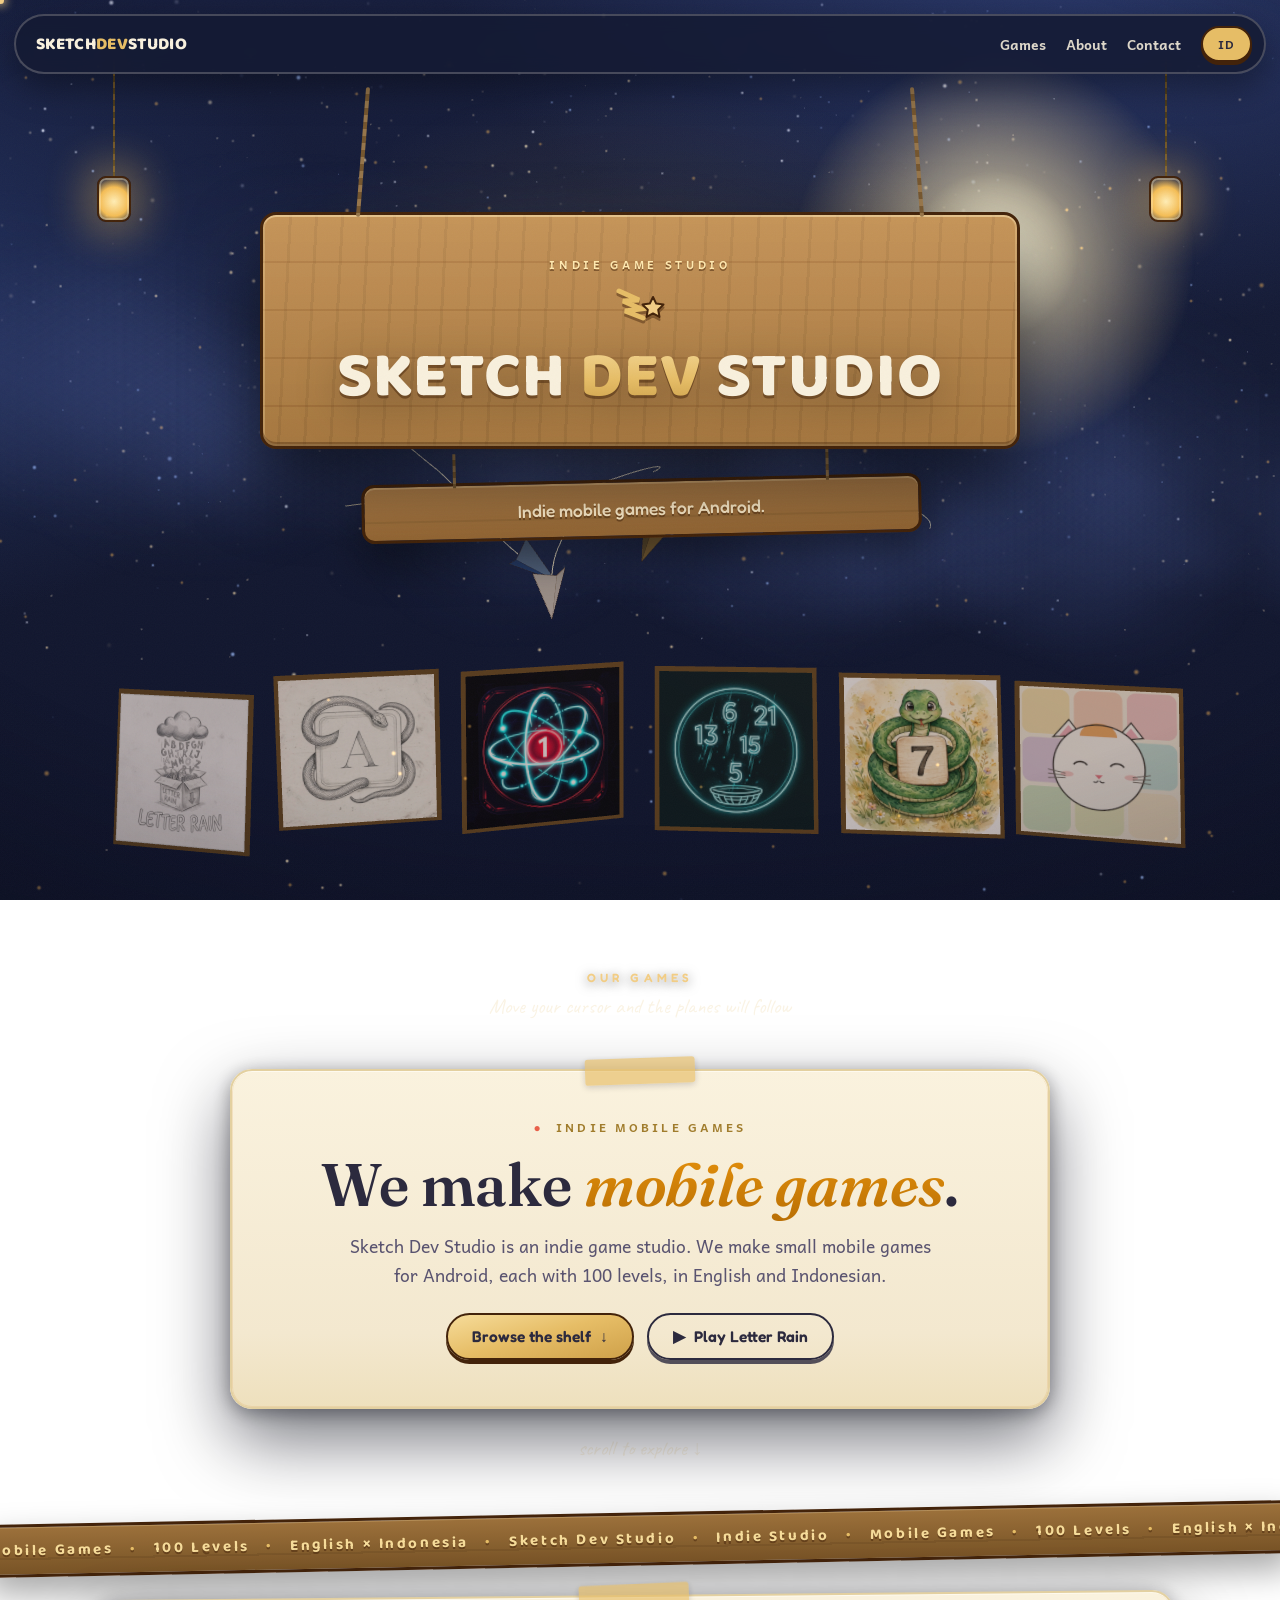
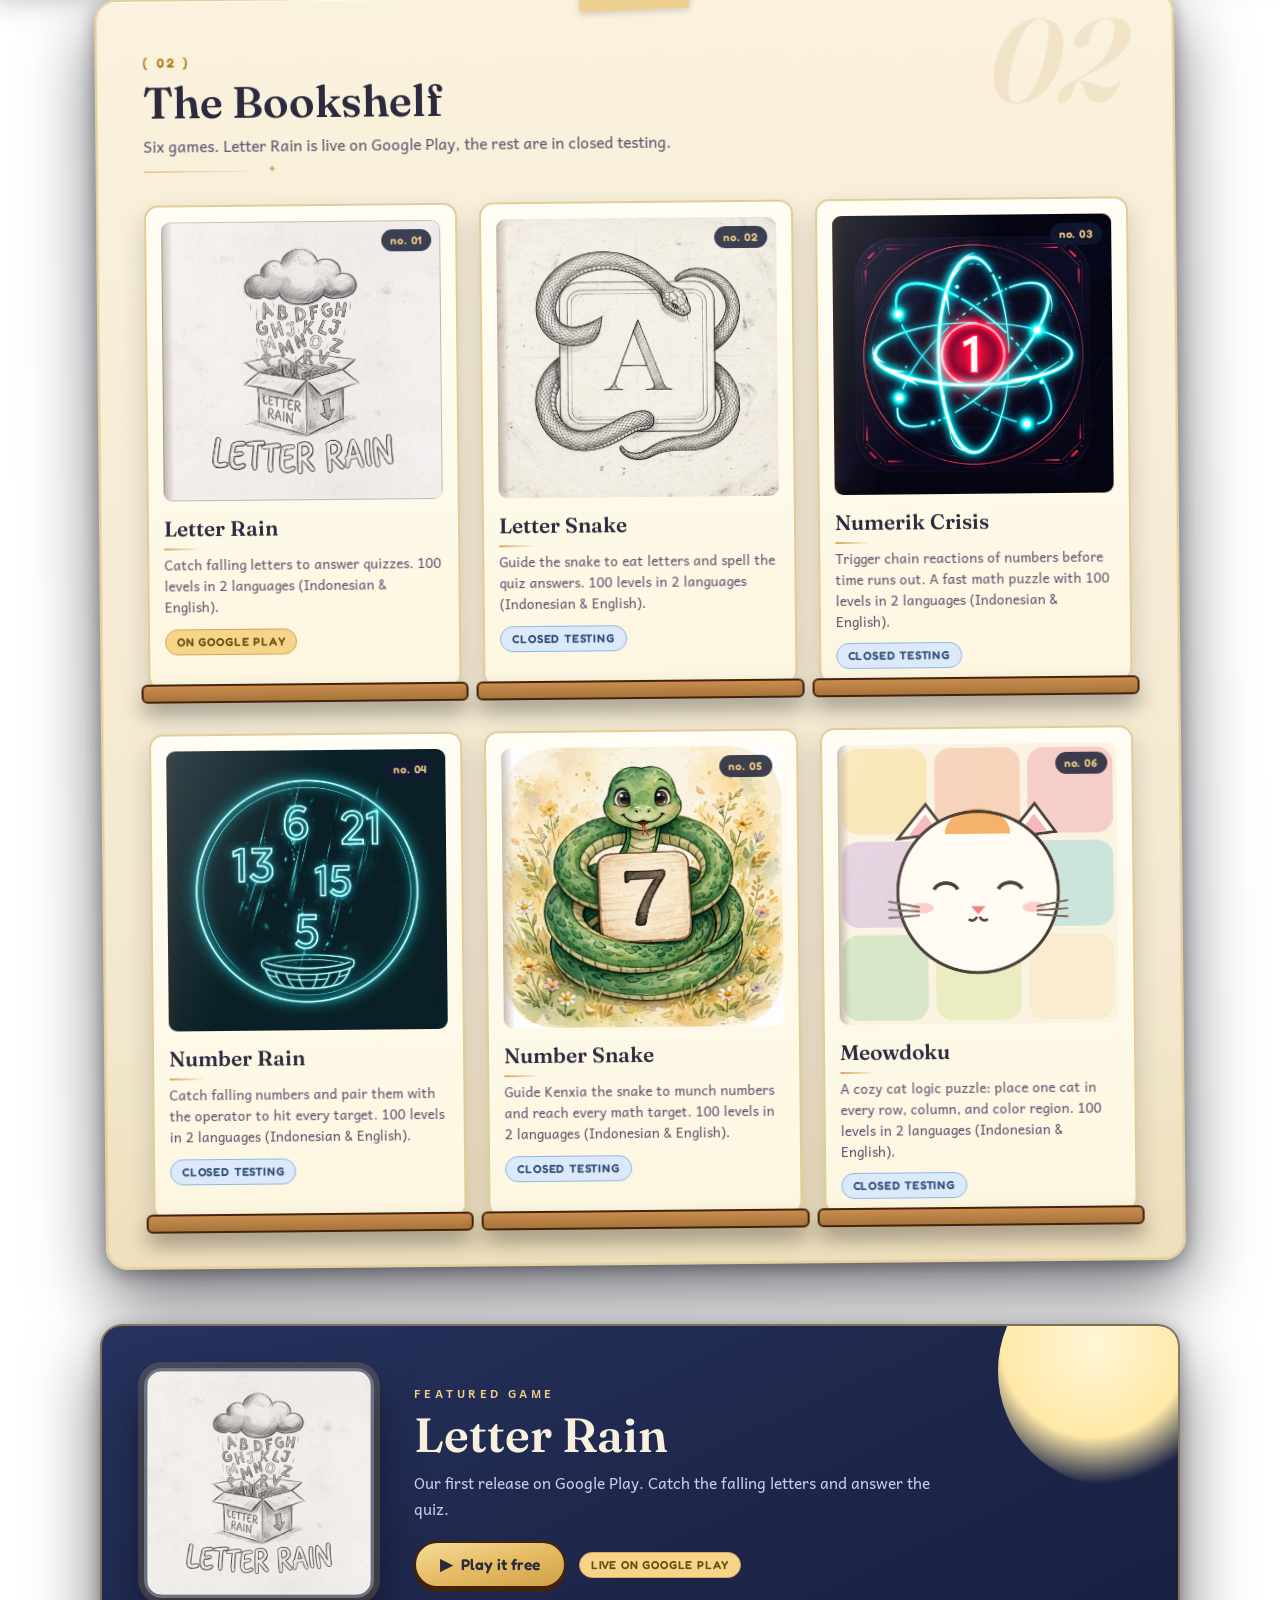
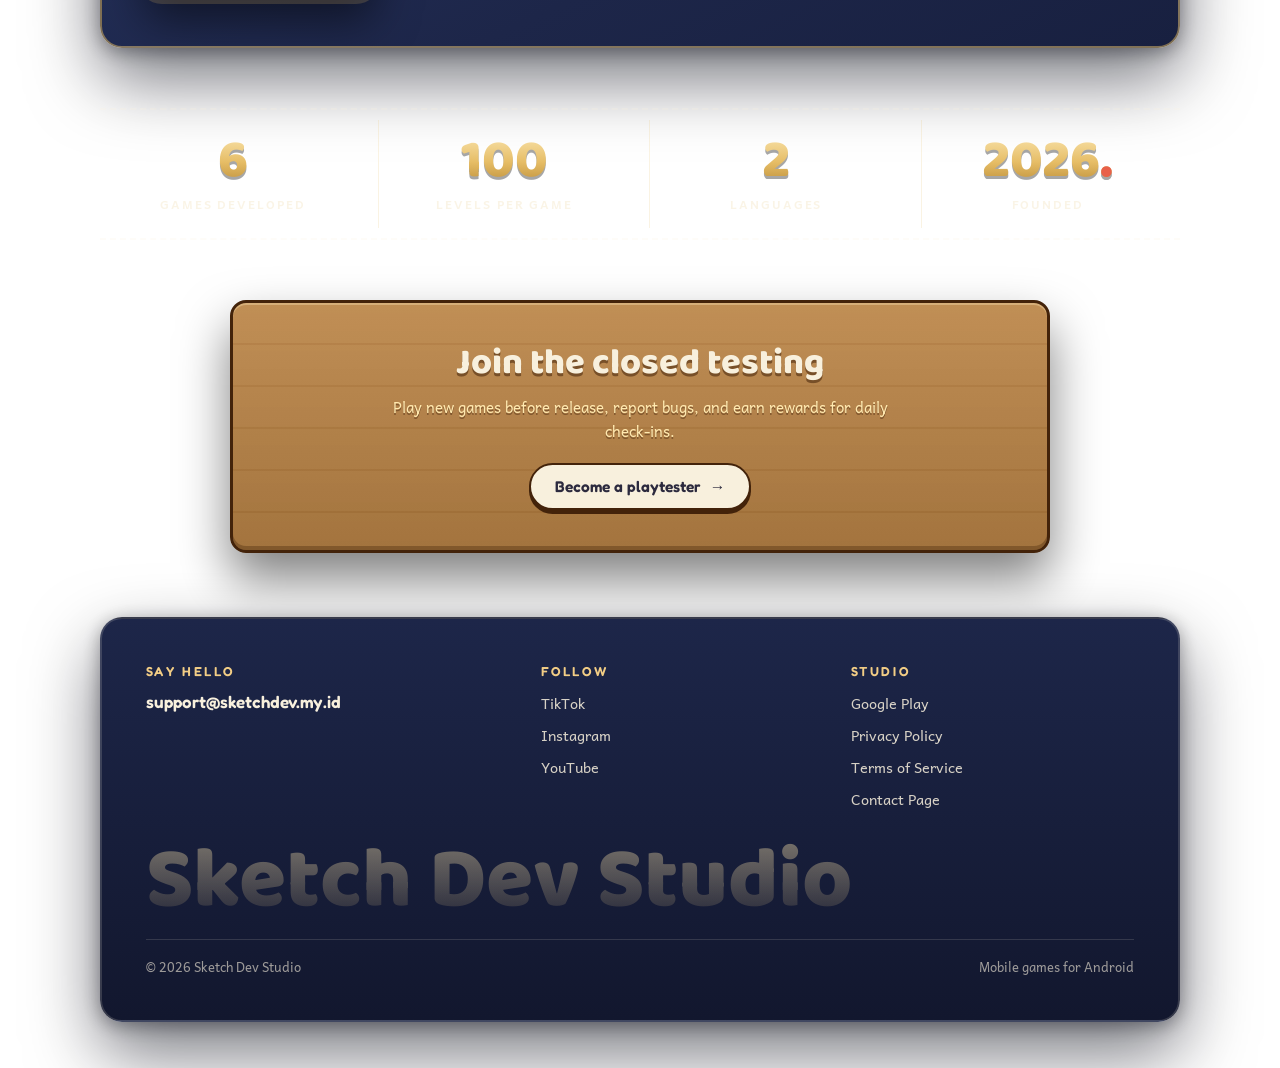
==== index.html @ 1c4e97ce "Navigasi bawah kini markup statis di semua halaman (tidak lagi dibuat lewat JavaScript) + penanda ve" ====
<!DOCTYPE html>
<html lang="en">
<head>
<meta charset="utf-8">
<meta name="viewport" content="width=device-width, initial-scale=1">
<title>Sketch Dev Studio | Mobile Games</title>
<meta name="description" content="Sketch Dev Studio is an indie game studio making mobile games for Android: Letter Rain, Letter Snake, Numerik Crisis, Number Rain, Number Snake, Meowdoku.">
<link rel="icon" type="image/png" sizes="32x32" href="/favicon-32.png">
<link rel="apple-touch-icon" href="/apple-touch-icon.png">
<link rel="preconnect" href="https://fonts.googleapis.com">
<link rel="preconnect" href="https://fonts.gstatic.com" crossorigin>
<link href="https://fonts.googleapis.com/css2?family=Andika:ital,wght@0,400;0,700;1,400&family=Baloo+2:wght@600;700;800&family=Caveat:wght@600;700&family=Fredoka:wght@500;600;700&family=Fraunces:ital,opsz,wght@0,9..144,600;0,9..144,700;1,9..144,500;1,9..144,600&display=swap" rel="stylesheet">
<link rel="stylesheet" href="/assets/site.css?v=5">
<script type="importmap">
{ "imports": { "three": "/vendor/three.module.min.js" } }
</script>
</head>
<body>
<div id="loader" aria-hidden="true">
  <div class="ld-mark">
    <svg width="64" height="52" viewBox="0 0 54 44"><path class="ld-trail" d="M6 6 L26 15 L10 16 L28 24 L12 26 L30 33" stroke="#e6bd66" stroke-width="5" stroke-linecap="round" fill="none"/><path class="ld-star" d="M40 12 l3.2 6.6 7.3 1 -5.3 5.1 1.3 7.2 -6.5 -3.5 -6.5 3.5 1.3 -7.2 -5.3 -5.1 7.3 -1 Z" fill="#f2cd85" stroke="#43230a" stroke-width="2" stroke-linejoin="round"/></svg>
    <div class="ld-word">SKETCH <b>DEV</b> STUDIO</div>
    <div class="ld-bar"><span></span></div>
  </div>
</div>
<noscript><style>#loader{display:none}</style></noscript>
<div id="scene" aria-hidden="true"></div>
<div id="cursorDot" aria-hidden="true"></div>
<div id="cursorRing" aria-hidden="true"></div>

<div id="stars" aria-hidden="true"></div>
<div class="moon" aria-hidden="true"></div>
<div class="cloud" aria-hidden="true" style="top:16%;width:420px;height:120px;animation-duration:95s"></div>
<div class="cloud" aria-hidden="true" style="top:58%;width:520px;height:150px;animation-duration:140s;animation-delay:-60s"></div>
<div class="comet" aria-hidden="true"></div>

<nav>
  <a class="logo" href="/">SKETCH<em>DEV</em>STUDIO</a>
  <div class="links">
    <a href="/#games" data-en="Games" data-id="Game">Games</a>
    <a href="/about" data-en="About" data-id="Tentang">About</a>
    <a href="/contact" class="keep" data-en="Contact" data-id="Kontak">Contact</a>
    <button id="langBtn" title="Switch language">ID</button>
  </div>
</nav>
<div id="app">

<header class="hero" id="top">
  <div class="sign-wrap">
    <div class="lantern left" aria-hidden="true"><span class="chain"></span><span class="lamp"></span></div>
    <div class="lantern right" aria-hidden="true"><span class="chain"></span><span class="lamp"></span></div>
    <div class="sign">
      <div class="kick" data-en="Indie Game Studio" data-id="Studio Game Indie">Indie Game Studio</div>
      <div class="brand">
        <svg width="54" height="44" viewBox="0 0 54 44" aria-hidden="true"><path d="M6 6 L26 15 L10 16 L28 24 L12 26 L30 33" stroke="#e6bd66" stroke-width="5" stroke-linecap="round" fill="none"/><path d="M40 12 l3.2 6.6 7.3 1 -5.3 5.1 1.3 7.2 -6.5 -3.5 -6.5 3.5 1.3 -7.2 -5.3 -5.1 7.3 -1 Z" fill="#f2cd85" stroke="#43230a" stroke-width="2" stroke-linejoin="round"/></svg>
        <span class="word">SKETCH <b>DEV</b> STUDIO</span>
      </div>
    </div>
    <div class="sign-sub">
      <p data-en="Indie mobile games for Android." data-id="Game mobile indie untuk Android.">Indie mobile games for Android.</p>
    </div>
  </div>


  <div class="stage3d" aria-hidden="true">
    <div class="stage-cap">
      <span class="stage-kick" data-en="Our games" data-id="Game kami">Our games</span>
      <span class="stage-hint" data-en="Move your cursor and the planes will follow" data-id="Gerakkan kursor dan pesawatnya akan mengikuti">Move your cursor and the planes will follow</span>
    </div>
  </div>
  <div class="panel hero-card">
    <div class="tape"></div>
    <div class="hero-kicker"><b>●</b>&nbsp; <span data-en="Indie mobile games" data-id="Game mobile indie">Indie mobile games</span></div>
    <h1>We make <span class="amber">mobile games</span>.</h1>
    <p class="hero-desc" data-en="Sketch Dev Studio is an indie game studio. We make small mobile games for Android, each with 100 levels, in English and Indonesian." data-id="Sketch Dev Studio adalah studio game indie. Kami membuat game mobile untuk Android, masing-masing 100 level, dalam Bahasa Indonesia dan Inggris.">Sketch Dev Studio is an indie game studio. We make small mobile games for Android, each with 100 levels, in English and Indonesian.</p>
    <div class="hero-cta">
      <a class="btn" href="#games"><span data-en="Browse the shelf" data-id="Lihat raknya">Browse the shelf</span> ↓</a>
      <a class="btn ghost" href="https://play.google.com/store/apps/details?id=id.my.sketchdev.letterrain" target="_blank" rel="noopener">▶ <span data-en="Play Letter Rain" data-id="Mainkan Letter Rain">Play Letter Rain</span></a>
    </div>
  </div>
  <div class="scroll-cue" data-en="scroll to explore ↓" data-id="gulir untuk menjelajah ↓">scroll to explore ↓</div>
</header>

<div class="marquee" aria-hidden="true"><div class="track" id="mqTrack"></div></div>

<main>

<section id="games">
  <div class="panel tilt-l rv">
    <div class="tape"></div>
    <div class="sec-head">
      <span class="no">( 02 )</span>
      <span class="ghost" aria-hidden="true">02</span>
      <h2 data-en="The Bookshelf" data-id="Rak Bukunya">The Bookshelf</h2>
      <p data-en="Six games. Letter Rain is live on Google Play, the rest are in closed testing." data-id="Enam game. Letter Rain sudah tayang di Google Play, sisanya dalam pengujian tertutup.">Six games. Letter Rain is live on Google Play, the rest are in closed testing.</p>
    </div>
    <div class="books">
      <a class="book" href="https://play.google.com/store/apps/details?id=id.my.sketchdev.letterrain" target="_blank" rel="noopener">
        <span class="cover"><img src="/images/letter-rain-icon.png" alt="Letter Rain cover"><span class="idx">no. 01</span></span>
        <h3>Letter Rain</h3>
        <p class="meta" data-en="Catch falling letters to answer quizzes. 100 levels in 2 languages (Indonesian &amp; English)." data-id="Tangkap huruf yang jatuh untuk menjawab kuis. 100 level dalam 2 bahasa (Indonesia &amp; Inggris).">Catch falling letters to answer quizzes. 100 levels in 2 languages (Indonesian &amp; English).</p>
        <span class="pill live" data-en="On Google Play" data-id="Di Google Play">On Google Play</span>
      </a>
      <div class="book">
        <span class="cover"><img src="/images/letter-snake-icon.png" alt="Letter Snake cover"><span class="idx">no. 02</span></span>
        <h3>Letter Snake</h3>
        <p class="meta" data-en="Guide the snake to eat letters and spell the quiz answers. 100 levels in 2 languages (Indonesian &amp; English)." data-id="Arahkan ular memakan huruf untuk mengeja jawaban kuis. 100 level dalam 2 bahasa (Indonesia &amp; Inggris).">Guide the snake to eat letters and spell the quiz answers. 100 levels in 2 languages (Indonesian &amp; English).</p>
        <span class="pill" data-en="Closed Testing" data-id="Pengujian Tertutup">Closed Testing</span>
      </div>
      <div class="book">
        <span class="cover"><img src="/images/numerik-crisis-icon.png" alt="Numerik Crisis cover"><span class="idx">no. 03</span></span>
        <h3>Numerik Crisis</h3>
        <p class="meta" data-en="Trigger chain reactions of numbers before time runs out. A fast math puzzle with 100 levels in 2 languages (Indonesian &amp; English)." data-id="Picu reaksi berantai angka sebelum waktu habis. Puzzle matematika cepat dengan 100 level dalam 2 bahasa (Indonesia &amp; Inggris).">Trigger chain reactions of numbers before time runs out. A fast math puzzle with 100 levels in 2 languages (Indonesian &amp; English).</p>
        <span class="pill" data-en="Closed Testing" data-id="Pengujian Tertutup">Closed Testing</span>
      </div>
      <div class="book">
        <span class="cover"><img src="/images/number-rain-icon.png" alt="Number Rain cover"><span class="idx">no. 04</span></span>
        <h3>Number Rain</h3>
        <p class="meta" data-en="Catch falling numbers and pair them with the operator to hit every target. 100 levels in 2 languages (Indonesian &amp; English)." data-id="Tangkap angka yang jatuh dan pasangkan dengan operator untuk mencapai semua target. 100 level dalam 2 bahasa (Indonesia &amp; Inggris).">Catch falling numbers and pair them with the operator to hit every target. 100 levels in 2 languages (Indonesian &amp; English).</p>
        <span class="pill" data-en="Closed Testing" data-id="Pengujian Tertutup">Closed Testing</span>
      </div>
      <div class="book">
        <span class="cover"><img src="/images/number-snake-icon.png" alt="Number Snake cover"><span class="idx">no. 05</span></span>
        <h3>Number Snake</h3>
        <p class="meta" data-en="Guide Kenxia the snake to munch numbers and reach every math target. 100 levels in 2 languages (Indonesian &amp; English)." data-id="Arahkan Kenxia si ular memakan angka untuk mencapai target hitungan. 100 level dalam 2 bahasa (Indonesia &amp; Inggris).">Guide Kenxia the snake to munch numbers and reach every math target. 100 levels in 2 languages (Indonesian &amp; English).</p>
        <span class="pill" data-en="Closed Testing" data-id="Pengujian Tertutup">Closed Testing</span>
      </div>
      <div class="book">
        <span class="cover"><img src="/images/meowdoku-icon.png" alt="Meowdoku cover"><span class="idx">no. 06</span></span>
        <h3>Meowdoku</h3>
        <p class="meta" data-en="A cozy cat logic puzzle: place one cat in every row, column, and color region. 100 levels in 2 languages (Indonesian &amp; English)." data-id="Teka-teki logika kucing yang nyaman: tempatkan satu kucing di setiap baris, kolom, dan wilayah warna. 100 level dalam 2 bahasa (Indonesia &amp; Inggris).">A cozy cat logic puzzle: place one cat in every row, column, and color region. 100 levels in 2 languages (Indonesian &amp; English).</p>
        <span class="pill" data-en="Closed Testing" data-id="Pengujian Tertutup">Closed Testing</span>
      </div>
    </div>
  </div>
</section>

<section>
  <div class="spot rv">
    <div class="art"><img src="/images/letter-rain-icon.png" alt="Letter Rain, featured game"></div>
    <div>
      <div class="kick" data-en="Featured game" data-id="Game unggulan">Featured game</div>
      <h2>Letter Rain</h2>
      <p data-en="Our first release on Google Play. Catch the falling letters and answer the quiz." data-id="Rilisan pertama kami di Google Play. Tangkap huruf yang jatuh dan jawab kuisnya.">Our first release on Google Play. Catch the falling letters and answer the quiz.</p>
      <div class="row">
        <a class="btn" href="https://play.google.com/store/apps/details?id=id.my.sketchdev.letterrain" target="_blank" rel="noopener">▶ <span data-en="Play it free" data-id="Main gratis">Play it free</span></a>
        <span class="pill live" data-en="Live on Google Play" data-id="Tayang di Google Play">Live on Google Play</span>
      </div>
    </div>
  </div>
</section>

<section class="auto">
  <div class="stats rv">
    <div class="stat"><div class="num">6</div><div class="lab" data-en="Games developed" data-id="Game dikembangkan">Games developed</div></div>
    <div class="stat"><div class="num">100</div><div class="lab" data-en="Levels per game" data-id="Level per game">Levels per game</div></div>
    <div class="stat"><div class="num">2</div><div class="lab" data-en="Languages" data-id="Bahasa">Languages</div></div>
    <div class="stat"><div class="num">2026<em>.</em></div><div class="lab" data-en="Founded" data-id="Berdiri sejak">Founded</div></div>
  </div>
</section>


<section>
  <div class="tester rv">
    <h2 data-en="Join the closed testing" data-id="Ikuti pengujian tertutup">Join the closed testing</h2>
    <p data-en="Play new games before release, report bugs, and earn rewards for daily check-ins." data-id="Mainkan game baru sebelum rilis, laporkan bug, dan dapatkan reward dari absensi harian.">Play new games before release, report bugs, and earn rewards for daily check-ins.</p>
    <a class="btn cream" href="https://gametester.my.id" target="_blank" rel="noopener"><span data-en="Become a playtester" data-id="Jadi playtester">Become a playtester</span> →</a>
  </div>
</section>
</main>

</div>
<footer id="contact">
  <div class="panel foot-panel rv">
    <div class="foot-grid">
      <div class="col">
        <h4 data-en="Say hello" data-id="Sapa kami">Say hello</h4>
        <a class="foot-mail" href="mailto:support@sketchdev.my.id">support@sketchdev.my.id</a>
      </div>
      <div class="col">
        <h4 data-en="Follow" data-id="Ikuti">Follow</h4>
        <a href="https://www.tiktok.com/@sketch.dev.studio" target="_blank" rel="noopener">TikTok</a>
        <a href="https://www.instagram.com/sketch.dev.studio" target="_blank" rel="noopener">Instagram</a>
        <a href="https://www.youtube.com/@sketchdevstudio" target="_blank" rel="noopener">YouTube</a>
      </div>
      <div class="col">
        <h4 data-en="Studio" data-id="Studio">Studio</h4>
        <a href="https://play.google.com/store/apps/developer?id=Sketch+Dev+Studio" target="_blank" rel="noopener">Google Play</a>
        <a href="/privacy" data-en="Privacy Policy" data-id="Kebijakan Privasi">Privacy Policy</a>
        <a href="/terms" data-en="Terms of Service" data-id="Syarat Layanan">Terms of Service</a>
        <a href="/contact" data-en="Contact Page" data-id="Halaman Kontak">Contact Page</a>
      </div>
    </div>
    <div class="foot-mega" aria-hidden="true">Sketch Dev Studio</div>
    <div class="foot-base">
      <span>© 2026 Sketch Dev Studio</span>
      <span data-en="Mobile games for Android" data-id="Game mobile untuk Android">Mobile games for Android</span>
    </div>
  </div>
</footer>

<nav class="bottom-nav" aria-label="Mobile">
  <a class="tab" data-key="home" href="/"><svg viewBox="0 0 24 24"><path d="M3 9.5 12 3l9 6.5"/><path d="M5 10v10h14V10"/><path d="M9.5 20v-6h5v6"/></svg><span data-en="Home" data-id="Beranda">Home</span></a>
  <a class="tab" data-key="games" href="/#games"><svg viewBox="0 0 24 24"><rect x="2.5" y="7" width="19" height="11" rx="5.5"/><path d="M7.5 10.8v3.4M5.8 12.5h3.4"/><circle cx="15.8" cy="11.6" r=".7" fill="currentColor" stroke="none"/><circle cx="17.9" cy="13.9" r=".7" fill="currentColor" stroke="none"/></svg><span data-en="Games" data-id="Game">Games</span></a>
  <a class="tab" data-key="about" href="/about"><svg viewBox="0 0 24 24"><circle cx="12" cy="8" r="3.6"/><path d="M5 20c1.2-3.4 3.8-5 7-5s5.8 1.6 7 5"/></svg><span data-en="About" data-id="Tentang">About</span></a>
  <a class="tab" data-key="contact" href="/contact"><svg viewBox="0 0 24 24"><rect x="3" y="5.5" width="18" height="13" rx="2"/><path d="m3.5 7.2 8.5 6 8.5-6"/></svg><span data-en="Contact" data-id="Kontak">Contact</span></a>
  <button type="button" class="tab" id="tabLang"><svg viewBox="0 0 24 24"><circle cx="12" cy="12" r="8.5"/><path d="M3.5 12h17"/><path d="M12 3.5c2.4 2.3 3.6 5.2 3.6 8.5s-1.2 6.2-3.6 8.5c-2.4-2.3-3.6-5.2-3.6-8.5S9.6 5.8 12 3.5Z"/></svg><span data-en="ID" data-id="EN">ID</span></button>
</nav>
<script src="/assets/site.js?v=5"></script>
<script type="module">
import { initWorld } from '/assets/world.js?v=5';
const w = initWorld({ variant: 'home' });
if (w) window.__worldSetVariant = w.setVariant;
</script>
</body>
</html>
---- assets/site.css ----
/* Sketch Dev Studio — "Night Shelf" theme.
   Langit malam berbintang, papan kayu gantung, dan rak buku berisi game.
   Palet: midnight/navy + cream/paper + gold/honey/oak + coral/sky. */
:root{
  --midnight:#141a33; --navy:#1d2649; --navy2:#26335f;
  --cream:#f8f0dd; --paper:#f3e8cf; --card:#fffdf4;
  --ink:#2c2a3e; --inksoft:#5a5470;
  --gold:#e6bd66; --goldsoft:#f2cd85; --honey:#d9a45c; --oak:#c98d4f; --oakd:#a8743a; --edge:#43230a;
  --coral:#e8604a; --sky:#8fb8e6; --sage:#7fb069;
  --disp:'Baloo 2',cursive; --head:'Fredoka',sans-serif; --body:'Andika',sans-serif; --hand:'Caveat',cursive;
  --serif:'Fraunces',Georgia,serif;
  --panel-shadow:0 30px 70px rgba(2,4,16,.55), 0 4px 18px rgba(2,4,16,.35);
  --gold-grad:linear-gradient(180deg,#f9e3ac 0%,#e6bd66 52%,#b98a34 100%);
}
*{margin:0;padding:0;box-sizing:border-box}
html{scroll-behavior:smooth}
body{
  background:
    radial-gradient(1100px 700px at 85% -10%, #2b3a6e 0%, rgba(43,58,110,0) 60%),
    radial-gradient(900px 620px at -12% 32%, #22305e 0%, rgba(34,48,94,0) 55%),
    linear-gradient(180deg,#171e3d 0%, var(--midnight) 45%, #10142a 100%);
  background-attachment:fixed;
  color:var(--cream); font-family:var(--body); overflow-x:hidden;
}
::selection{background:var(--gold); color:var(--ink)}
/* Vignette lembut + grain film sangat tipis untuk rasa material premium */
body::before{content:'';position:fixed;inset:0;z-index:2;pointer-events:none;
  background:radial-gradient(120% 90% at 50% 42%, rgba(0,0,0,0) 55%, rgba(3,5,15,.42) 100%)}
body::after{content:'';position:fixed;inset:0;z-index:2;pointer-events:none;opacity:.05;
  background-image:url("data:image/svg+xml,%3Csvg xmlns='http://www.w3.org/2000/svg' width='140' height='140'%3E%3Cfilter id='n'%3E%3CfeTurbulence type='fractalNoise' baseFrequency='0.9' numOctaves='2'/%3E%3C/filter%3E%3Crect width='140' height='140' filter='url(%23n)' opacity='0.55'/%3E%3C/svg%3E")}
img{max-width:100%}
main,footer,.hero,.marquee{position:relative;z-index:1}
a{color:inherit}

/* ---------- LANGIT (bintang, bulan, awan, komet) ---------- */
#stars{position:fixed;inset:0;z-index:0;pointer-events:none}
#stars .star{position:absolute;border-radius:50%;background:#fff;animation:twinkle var(--d,3.4s) ease-in-out infinite}
.stars-layer{position:absolute;inset:-48px;will-change:transform}
#glow{position:fixed;left:0;top:0;width:380px;height:380px;margin:-190px 0 0 -190px;border-radius:50%;
  pointer-events:none;z-index:0;opacity:0;transition:opacity .6s ease;mix-blend-mode:screen;
  background:radial-gradient(circle, rgba(255,232,170,.17) 0%, rgba(255,232,170,.05) 42%, rgba(255,232,170,0) 68%)}
#sparkles{position:fixed;inset:0;z-index:0;pointer-events:none}
.sparkle{position:absolute;color:#ffe9a8;pointer-events:none;line-height:1;
  text-shadow:0 0 9px rgba(255,220,150,.95);animation:sparkfly var(--life,900ms) ease-out forwards}
@keyframes sparkfly{0%{transform:translate(-50%,-50%) scale(.35) rotate(0deg);opacity:0}
  18%{opacity:1}100%{transform:translate(calc(-50% + var(--dx,0px)), calc(-50% + var(--dy,16px))) scale(1.05) rotate(85deg);opacity:0}}
@keyframes twinkle{0%,100%{opacity:.14}50%{opacity:.95}}
.moon{position:fixed;top:-64px;right:-40px;width:250px;height:250px;border-radius:50%;z-index:0;pointer-events:none;
  background:radial-gradient(circle at 42% 38%, #fff6d8 0%, #ffe9a8 45%, #f7d789 100%);
  box-shadow:0 0 90px 34px rgba(255,220,150,.30), 0 0 190px 90px rgba(255,220,150,.13)}
.cloud{position:fixed;z-index:0;pointer-events:none;border-radius:50%;
  background:radial-gradient(ellipse at center, rgba(38,51,95,.85) 0%, rgba(38,51,95,0) 70%);
  animation:drift linear infinite}
@keyframes drift{from{transform:translateX(-12vw)}to{transform:translateX(112vw)}}
.comet{position:fixed;top:12%;left:-240px;width:210px;height:2px;z-index:0;pointer-events:none;opacity:0;
  background:linear-gradient(90deg, rgba(255,255,255,0) 0%, #ffeec2 78%, #fff 100%);border-radius:2px;
  transform:rotate(-16deg);animation:cometfly 17s linear infinite}
.comet::after{content:'';position:absolute;right:-4px;top:-3px;width:8px;height:8px;border-radius:50%;
  background:#fff;box-shadow:0 0 14px 5px rgba(255,238,194,.85)}
@keyframes cometfly{0%,86%{transform:translate(0,0) rotate(-16deg);opacity:0}
  88%{opacity:1}96%,100%{transform:translate(125vw,38vh) rotate(-16deg);opacity:0}}

/* ---------- NAV ---------- */
nav{position:fixed;inset:14px 14px auto 14px;z-index:60;display:flex;align-items:center;justify-content:space-between;
  padding:10px 12px 10px 20px;background:rgba(20,26,51,.85);backdrop-filter:blur(9px);
  border:2px solid rgba(248,240,221,.22);border-radius:999px;box-shadow:0 14px 34px rgba(0,0,0,.35)}
nav .logo{font-family:var(--disp);font-weight:800;font-size:17px;letter-spacing:.02em;color:var(--cream);text-decoration:none}
nav .logo em{font-style:normal;color:var(--gold)}
nav .links{display:flex;align-items:center;gap:20px}
nav .links a{color:var(--cream);text-decoration:none;font-weight:700;font-size:14px;opacity:.88}
nav .links a:hover{opacity:1;color:var(--goldsoft)}
#langBtn{background:var(--gold);border:2px solid var(--edge);color:var(--ink);border-radius:999px;padding:6px 15px;
  font-family:var(--body);font-weight:700;font-size:12px;letter-spacing:.1em;cursor:pointer;box-shadow:0 3px 0 var(--edge)}
#langBtn:active{transform:translateY(2px);box-shadow:0 1px 0 var(--edge)}
@media(max-width:640px){nav{padding:8px 8px 8px 13px} nav .links{gap:9px} nav .links a{font-size:12px} nav .logo{font-size:12.5px;letter-spacing:0}
  #langBtn{padding:5px 9px;font-size:11px}}

/* ---------- PAPAN KAYU GANTUNG (hero) ---------- */
.hero{padding:0 30px 8px}
.sign-wrap{display:flex;flex-direction:column;align-items:center;padding-top:212px;position:relative}
.sign-wrap::before{content:'';position:absolute;top:60px;left:50%;transform:translateX(-50%);
  width:820px;height:480px;max-width:96vw;pointer-events:none;
  background:radial-gradient(ellipse at center, rgba(230,189,102,.14) 0%, rgba(230,189,102,0) 65%)}
.lantern{position:absolute;top:58px;z-index:1;display:flex;flex-direction:column;align-items:center;pointer-events:none}
.lantern.left{left:5.5%}.lantern.right{right:5.5%}
.lantern .chain{width:2px;height:118px;background:repeating-linear-gradient(180deg,#6d5327 0 6px,#4a3a1c 6px 12px)}
.lantern .lamp{width:34px;height:46px;border:2.5px solid var(--edge);border-radius:9px;position:relative;
  background:radial-gradient(circle at 50% 56%, #ffedb5 0%, #f4bd55 52%, rgba(244,189,85,.25) 82%);
  box-shadow:0 0 38px 14px rgba(255,198,90,.32), inset 0 0 0 2px rgba(255,240,200,.35);
  animation:flicker 3.4s ease-in-out infinite}
.lantern.right .lamp{animation-delay:-1.7s}
@keyframes flicker{0%,100%{filter:brightness(1)}38%{filter:brightness(1.13)}55%{filter:brightness(.94)}72%{filter:brightness(1.08)}}
@media(max-width:900px){.lantern{display:none}}
.sign{position:relative;z-index:1;text-align:center;max-width:760px;width:100%;
  background:
    linear-gradient(180deg, rgba(255,255,255,.09), rgba(0,0,0,.14)),
    repeating-linear-gradient(93deg, rgba(90,55,15,.10) 0 3px, rgba(90,55,15,0) 3px 26px),
    repeating-linear-gradient(180deg,#c08a49 0 46px,#b37c3e 46px 48px);
  border:3px solid var(--edge);border-radius:16px;
  box-shadow:inset 0 2px 0 rgba(255,235,190,.35), inset 0 -4px 0 rgba(67,35,10,.35),
    inset 0 0 0 2px rgba(249,227,172,.28), 0 34px 70px rgba(0,0,0,.55);
  padding:40px 46px 36px;transform-origin:50% -130px;animation:sway 7.5s ease-in-out infinite}
.sign::before,.sign::after{content:'';position:absolute;top:-128px;width:4px;height:130px;
  background:repeating-linear-gradient(180deg,#96754a 0 7px,#75562e 7px 14px);border-radius:2px}
.sign::before{left:13%;transform:rotate(4.5deg)}
.sign::after{right:13%;transform:rotate(-4.5deg)}
@keyframes sway{0%,100%{transform:rotate(-1.05deg)}50%{transform:rotate(1.05deg)}}
.sign .kick{font-size:11.5px;font-weight:700;letter-spacing:.32em;text-transform:uppercase;color:#ffe9b0;
  text-shadow:0 2px 0 rgba(67,35,10,.5)}
.sign .brand{display:flex;align-items:center;justify-content:center;gap:16px;margin-top:12px;flex-wrap:wrap}
.sign .brand svg{flex:none;filter:drop-shadow(0 3px 0 rgba(67,35,10,.45))}
.sign .brand .word{font-family:var(--disp);font-weight:800;font-size:clamp(36px,6.2vw,64px);line-height:1.02;
  color:var(--cream);letter-spacing:.015em;filter:drop-shadow(0 3px 0 rgba(67,35,10,.5)) drop-shadow(0 10px 22px rgba(0,0,0,.3))}
.sign .brand .word b{background:var(--gold-grad);-webkit-background-clip:text;background-clip:text;color:transparent;font-weight:800}
.sign-sub{margin-top:30px;max-width:560px;width:100%;text-align:center;position:relative;
  background:
    linear-gradient(180deg, rgba(255,255,255,.07), rgba(0,0,0,.12)),
    repeating-linear-gradient(180deg,#a8743a 0 34px,#9c6c34 34px 36px);
  border:3px solid var(--edge);border-radius:13px;
  box-shadow:inset 0 2px 0 rgba(255,235,190,.3), 0 20px 40px rgba(0,0,0,.45);
  padding:14px 24px;transform:rotate(-1.3deg);transform-origin:50% -40px;animation:sway2 8.5s ease-in-out infinite}
.sign-sub::before,.sign-sub::after{content:'';position:absolute;top:-32px;width:3px;height:34px;
  background:repeating-linear-gradient(180deg,#96754a 0 6px,#75562e 6px 12px)}
.sign-sub::before{left:16%}.sign-sub::after{right:16%}
@keyframes sway2{0%,100%{transform:rotate(-.4deg)}50%{transform:rotate(-2.1deg)}}
.sign-sub p{font-family:var(--head);font-weight:500;font-size:clamp(14.5px,2vw,17.5px);color:#ffeecb;
  text-shadow:0 2px 0 rgba(67,35,10,.5);line-height:1.45}
@media(max-width:640px){.sign-wrap{padding-top:172px}.sign{padding:28px 20px 24px}.sign::before,.sign::after{top:-104px;height:106px}}

/* ---------- PANEL KREM (pop-up book) ---------- */
.panel{background:linear-gradient(180deg,#faf2de,var(--paper) 78%,#eee0bd);color:var(--ink);
  border:2px solid #e3d0a0;border-radius:22px;
  box-shadow:var(--panel-shadow), inset 0 1px 0 rgba(255,253,244,.9), inset 0 0 0 1px rgba(217,164,92,.22);
  padding:clamp(26px,3.6vw,48px);position:relative;max-width:1080px;margin:0 auto}
.panel .tape{position:absolute;top:-13px;left:50%;transform:translateX(-50%) rotate(-2deg);
  width:110px;height:26px;background:rgba(230,189,102,.65);border-radius:3px;
  box-shadow:0 2px 6px rgba(20,16,40,.18)}
.tilt-l{transform:rotate(-.55deg)} .tilt-r{transform:rotate(.55deg)}
.narrow{max-width:780px}
main section{padding:30px 30px}
@media(max-width:640px){main section{padding:22px 16px}.hero{padding:0 16px 4px}}

.hero-card{margin-top:44px;max-width:820px;text-align:center}
.hero-kicker{font-size:12px;font-weight:700;letter-spacing:.26em;text-transform:uppercase;color:#a07c2c}
.hero-kicker b{color:var(--coral)}
.hero h1{font-family:var(--serif);font-weight:600;font-size:clamp(36px,5vw,60px);line-height:1.05;
  letter-spacing:0;margin-top:16px;color:var(--ink)}
.hero h1 .amber{font-style:italic;background:linear-gradient(180deg,#e8930c,#b96f04);
  -webkit-background-clip:text;background-clip:text;color:transparent}
.hero h1 .terra{font-style:italic;color:var(--coral)}
.hero-desc{margin:16px auto 0;max-width:600px;color:var(--inksoft);font-size:clamp(15px,1.6vw,17.5px);line-height:1.65}
.hero-cta{display:flex;gap:13px;justify-content:center;flex-wrap:wrap;margin-top:24px}
.btn{display:inline-flex;align-items:center;gap:9px;text-decoration:none;cursor:pointer;position:relative;overflow:hidden;
  background:linear-gradient(165deg,#f6dc9a 0%,var(--gold) 48%,#cfa14a 100%);color:var(--ink);
  font-family:var(--head);font-weight:600;font-size:15.5px;
  border:2px solid var(--edge);border-radius:999px;padding:12px 24px;box-shadow:0 4px 0 var(--edge);
  transition:transform .15s ease, box-shadow .15s ease}
.btn::after{content:'';position:absolute;top:0;bottom:0;left:-70%;width:45%;transform:skewX(-22deg);
  background:linear-gradient(90deg, rgba(255,255,255,0), rgba(255,255,255,.55), rgba(255,255,255,0));
  transition:left .55s ease}
.btn:hover{transform:translateY(-2px);box-shadow:0 6px 0 var(--edge)}
.btn:hover::after{left:115%}
.btn:active{transform:translateY(2px);box-shadow:0 1px 0 var(--edge)}
.btn.ghost{background:transparent;color:var(--ink);border-color:var(--ink);box-shadow:0 4px 0 rgba(44,42,62,.8)}
.btn.ghost:hover{box-shadow:0 6px 0 rgba(44,42,62,.8)}
.btn.cream{background:var(--cream)}
.hero-note{margin-top:20px;font-family:var(--hand);font-size:21px;color:#8a6d2f;transform:rotate(-1.6deg)}
.scroll-cue{text-align:center;margin-top:26px;font-family:var(--hand);font-size:21px;color:rgba(248,240,221,.75)}

/* ---------- MARQUEE (pita kayu) ---------- */
.marquee{margin-top:44px;overflow:hidden;transform:rotate(-1.1deg) scale(1.02);
  background:
    linear-gradient(180deg, rgba(255,255,255,.06), rgba(0,0,0,.2)),
    repeating-linear-gradient(180deg,#96682f 0 30px,#8a5f2a 30px 32px);
  border-top:3px solid var(--edge);border-bottom:3px solid var(--edge);
  box-shadow:0 16px 34px rgba(0,0,0,.35), inset 0 1px 0 rgba(249,227,172,.25)}
.marquee .track{display:flex;gap:0;white-space:nowrap;padding:11px 0;width:max-content;
  font-family:var(--disp);font-weight:700;font-size:15px;letter-spacing:.16em;color:#f6dc9a;
  text-shadow:0 2px 0 rgba(67,35,10,.5);animation:mq 30s linear infinite}
.marquee .track i{font-style:normal;color:var(--gold);margin:0 16px}
@keyframes mq{to{transform:translateX(-50%)}}

/* ---------- KEPALA SEKSI ---------- */
.sec-head{margin-bottom:28px;position:relative;padding-bottom:18px}
.sec-head::before{content:'';position:absolute;left:0;bottom:5px;width:118px;height:1px;
  background:linear-gradient(90deg,var(--honey),rgba(217,164,92,0))}
.sec-head::after{content:'✦';position:absolute;left:124px;bottom:0;font-size:11px;color:var(--honey)}
.sec-head .no{font-family:var(--head);font-weight:600;font-size:13px;letter-spacing:.22em;
  background:linear-gradient(180deg,#c9930a,#96690a);-webkit-background-clip:text;background-clip:text;color:transparent}
.sec-head h2{font-family:var(--serif);font-weight:600;font-size:clamp(30px,3.9vw,44px);color:var(--ink);margin-top:6px;line-height:1.06}
.sec-head p{margin-top:8px;color:var(--inksoft);font-size:15.5px;line-height:1.6;max-width:640px}
.manifesto{font-size:clamp(16.5px,1.9vw,20px);line-height:1.75;color:#3d3a52}
.manifesto .hl{background:linear-gradient(transparent 60%, rgba(242,205,133,.75) 60%);padding:0 2px}
.manifesto .un{text-decoration:underline wavy var(--coral) 1.5px;text-underline-offset:4px}
.mani-note{margin-top:18px;font-family:var(--hand);font-size:21px;color:#8a6d2f;transform:rotate(-1.2deg)}

/* ---------- RAK BUKU GAME ---------- */
.books{display:grid;grid-template-columns:repeat(3,1fr);gap:44px 22px}
@media(max-width:900px){.books{grid-template-columns:repeat(2,1fr)}}
@media(max-width:520px){.books{grid-template-columns:1fr}}
.book{background:linear-gradient(180deg,#fffdf4,#fdf6e0);border:2px solid #e2cd97;border-radius:14px;padding:15px 15px 13px;position:relative;
  box-shadow:0 12px 26px rgba(20,16,40,.18), inset 0 1px 0 #fff;transition:transform .35s cubic-bezier(.22,.8,.28,1), box-shadow .35s ease;color:var(--ink);text-decoration:none;display:block}
.book:hover{transform:translateY(-8px) rotate(-.7deg);box-shadow:0 26px 44px rgba(20,16,40,.28), inset 0 1px 0 #fff}
.book::after{content:'';position:absolute;left:-9px;right:-9px;bottom:-15px;height:15px;border-radius:6px;
  background:linear-gradient(180deg,var(--oak),var(--oakd));border:2px solid var(--edge);
  box-shadow:0 12px 20px rgba(0,0,0,.3)}
.book .cover{position:relative;display:block;border-radius:9px;overflow:hidden}
.book .cover img{display:block;width:100%;aspect-ratio:1;object-fit:cover}
.book .cover::before{content:'';position:absolute;left:0;top:0;bottom:0;width:11px;z-index:1;
  background:linear-gradient(90deg, rgba(67,35,10,.30), rgba(67,35,10,0))}
.book .cover::after{content:'';position:absolute;inset:0;z-index:1;pointer-events:none;
  background:linear-gradient(115deg, rgba(255,255,255,.34) 0%, rgba(255,255,255,0) 42%);
  opacity:.5;transition:opacity .35s ease}
.book:hover .cover::after{opacity:.95}
.book .idx{position:absolute;top:9px;right:9px;z-index:1;background:rgba(20,26,51,.82);color:var(--goldsoft);
  font-family:var(--head);font-weight:600;font-size:11px;letter-spacing:.08em;padding:4px 9px;border-radius:999px}
.book h3{font-family:var(--serif);font-weight:600;font-size:21px;margin-top:14px;color:var(--ink)}
.book h3::after{content:'';display:block;width:36px;height:2px;margin-top:7px;border-radius:2px;
  background:linear-gradient(90deg,var(--honey),rgba(217,164,92,0))}
.book .meta{margin-top:5px;font-size:13.5px;line-height:1.55;color:var(--inksoft)}
.pill{display:inline-block;margin-top:11px;font-family:var(--head);font-weight:600;font-size:11.5px;
  letter-spacing:.07em;text-transform:uppercase;padding:5px 11px;border-radius:999px;
  background:#dbe9fa;color:#2c4a72;border:1.5px solid var(--sky)}
.pill.live{background:#f6d488;color:#6b4e12;border-color:var(--honey)}

/* ---------- SOROTAN (game bintang utama) ---------- */
.spot{max-width:1080px;margin:0 auto;position:relative;color:var(--cream);
  background:linear-gradient(155deg,var(--navy2),var(--navy) 60%,#182040);
  border:2px solid rgba(230,189,102,.5);border-radius:22px;box-shadow:var(--panel-shadow);
  padding:clamp(24px,3.4vw,42px);display:grid;grid-template-columns:230px 1fr;gap:clamp(20px,3.4vw,40px);align-items:center;overflow:hidden}
.spot::before{content:'';position:absolute;top:-70px;right:-50px;width:230px;height:230px;border-radius:50%;
  background:radial-gradient(circle at 42% 38%, #fff6d8 0%, #ffe9a8 48%, rgba(247,215,137,0) 72%)}
.spot .art{position:relative}
.spot .art img{width:100%;border-radius:18px;border:3px solid rgba(248,240,221,.35);
  box-shadow:0 0 0 6px rgba(230,189,102,.18), 0 22px 44px rgba(0,0,0,.5)}
.spot .kick{font-size:11.5px;font-weight:700;letter-spacing:.3em;text-transform:uppercase;color:var(--goldsoft)}
.spot h2{font-family:var(--serif);font-weight:600;font-size:clamp(32px,4.2vw,48px);margin-top:8px;line-height:1.04}
.spot p{margin-top:10px;color:#c9cdea;font-size:15.5px;line-height:1.65;max-width:520px}
.spot .row{display:flex;gap:13px;align-items:center;flex-wrap:wrap;margin-top:20px;position:relative;z-index:1}
.spot .pill{margin-top:0}
@media(max-width:760px){.spot{grid-template-columns:1fr}.spot .art{max-width:230px}}

/* ---------- STATISTIK ---------- */
.stats{max-width:1080px;margin:0 auto;display:grid;grid-template-columns:repeat(4,1fr);gap:18px;
  padding:10px 6px;border-top:2px dashed rgba(248,240,221,.2);border-bottom:2px dashed rgba(248,240,221,.2)}
@media(max-width:760px){.stats{grid-template-columns:repeat(2,1fr)}}
.stat{text-align:center;padding:14px 4px}
@media(min-width:761px){.stat + .stat{border-left:1px solid rgba(230,189,102,.18)}}
.stat .num{font-family:var(--disp);font-weight:800;font-size:clamp(36px,4.6vw,54px);line-height:1;
  background:var(--gold-grad);-webkit-background-clip:text;background-clip:text;color:transparent;
  filter:drop-shadow(0 3px 0 rgba(0,0,0,.35))}
.stat .num em{font-style:normal;color:var(--coral);background:none;-webkit-text-fill-color:var(--coral)}
.stat .lab{margin-top:6px;font-size:12px;font-weight:700;letter-spacing:.16em;text-transform:uppercase;color:rgba(248,240,221,.72)}

/* ---------- FILOSOFI ---------- */
.phil-row{display:flex;gap:16px;align-items:baseline;padding:15px 2px;border-top:1.5px dashed rgba(44,42,62,.22)}
.phil-row .n{font-family:var(--hand);font-size:19px;color:#b08a3e;min-width:42px}
.phil-row h3{font-family:var(--head);font-weight:600;font-size:18.5px;min-width:118px;color:var(--ink)}
.phil-row p{color:var(--inksoft);font-size:14.5px;line-height:1.55}
@media(max-width:560px){.phil-row{flex-wrap:wrap;gap:4px 12px}.phil-row h3{min-width:0}}

/* ---------- PANGGILAN TESTER (papan kayu kecil) ---------- */
.tester{max-width:820px;margin:0 auto;text-align:center;position:relative;
  background:
    linear-gradient(180deg, rgba(255,255,255,.08), rgba(0,0,0,.13)),
    repeating-linear-gradient(180deg,#bb8547 0 40px,#b37c3e 40px 42px);
  border:3px solid var(--edge);border-radius:16px;
  box-shadow:inset 0 2px 0 rgba(255,235,190,.35), inset 0 -4px 0 rgba(67,35,10,.35), 0 26px 50px rgba(0,0,0,.5);
  padding:clamp(26px,3.6vw,40px)}
.tester h2{font-family:var(--disp);font-weight:800;font-size:clamp(25px,3.6vw,36px);color:var(--cream);
  text-shadow:0 3px 0 rgba(67,35,10,.55);line-height:1.12}
.tester p{margin:12px auto 0;max-width:520px;color:#ffe9b0;font-size:15px;line-height:1.6;
  text-shadow:0 1.5px 0 rgba(67,35,10,.45)}
.tester .btn{margin-top:20px;background:var(--cream);box-shadow:0 4px 0 var(--edge)}

/* ---------- FOOTER ---------- */
footer{padding:34px 30px 46px}
@media(max-width:640px){footer{padding:26px 16px 38px}}
.foot-panel{background:linear-gradient(180deg,var(--navy),#12172e);color:var(--cream);
  border:2px solid rgba(248,240,221,.16);border-radius:22px;box-shadow:var(--panel-shadow);
  padding:clamp(24px,3.4vw,44px);max-width:1080px;margin:0 auto;position:relative}
.foot-panel .tape{display:none}
.foot-grid{display:grid;grid-template-columns:1.3fr 1fr 1fr;gap:26px}
@media(max-width:700px){.foot-grid{grid-template-columns:1fr}}
.foot-grid .col{display:flex;flex-direction:column;gap:8px}
.foot-grid h4{font-family:var(--head);font-weight:600;font-size:13px;letter-spacing:.2em;text-transform:uppercase;color:var(--goldsoft);margin-bottom:4px}
.foot-grid a{color:rgba(248,240,221,.85);text-decoration:none;font-size:14.5px}
.foot-grid a:hover{color:var(--gold)}
.foot-mail{font-family:var(--head);font-weight:600;font-size:17px !important;color:var(--cream) !important}
.foot-mega{margin-top:30px;font-family:var(--disp);font-weight:800;font-size:clamp(38px,7.6vw,86px);
  line-height:.95;white-space:nowrap;overflow:hidden;
  background:linear-gradient(180deg, rgba(249,227,172,.42), rgba(230,189,102,.08));
  -webkit-background-clip:text;background-clip:text;color:transparent}
.foot-base{margin-top:16px;padding-top:16px;border-top:1.5px solid rgba(248,240,221,.14);
  display:flex;justify-content:space-between;gap:12px;flex-wrap:wrap;font-size:13px;color:rgba(248,240,221,.6)}

/* ---------- KANVAS 3D + FALLBACK LANGIT DOM ---------- */
#scene{position:fixed;inset:0;z-index:0;pointer-events:none}
#scene canvas{width:100%;height:100%;display:block}
html.gl-on #stars,html.gl-on .moon,html.gl-on .cloud,html.gl-on .comet{opacity:0;transition:opacity 1.2s ease}
#stars,.moon,.cloud,.comet{transition:opacity 1.2s ease}

/* ---------- PRELOADER ---------- */
#loader{position:fixed;inset:0;z-index:200;background:linear-gradient(180deg,#171e3d,var(--midnight));
  display:flex;align-items:center;justify-content:center;
  transition:opacity .7s ease, visibility .7s}
#loader.done{opacity:0;visibility:hidden;pointer-events:none}
#loader .ld-mark{text-align:center}
#loader .ld-trail{stroke-dasharray:120;stroke-dashoffset:120;animation:ldDraw 1s ease forwards}
#loader .ld-star{opacity:0;animation:ldPop .5s ease .55s forwards;transform-origin:40px 22px}
@keyframes ldDraw{to{stroke-dashoffset:0}}
@keyframes ldPop{from{opacity:0;transform:scale(.4)}to{opacity:1;transform:scale(1)}}
#loader .ld-word{margin-top:16px;font-family:var(--disp);font-weight:800;font-size:19px;letter-spacing:.14em;color:var(--cream)}
#loader .ld-word b{background:var(--gold-grad);-webkit-background-clip:text;background-clip:text;color:transparent}
#loader .ld-bar{margin:18px auto 0;width:170px;height:2px;background:rgba(248,240,221,.16);border-radius:2px;overflow:hidden}
#loader .ld-bar span{display:block;height:100%;width:40%;border-radius:2px;
  background:linear-gradient(90deg,var(--honey),var(--goldsoft));animation:ldBar 1.05s cubic-bezier(.3,.7,.4,1) forwards}
@keyframes ldBar{from{transform:translateX(-110%)}to{transform:translateX(280%)}}

/* ---------- KURSOR KUSTOM (hanya pointer halus) ---------- */
#cursorDot,#cursorRing{position:fixed;left:0;top:0;z-index:300;pointer-events:none;border-radius:50%;display:none}
html.has-cursor #cursorDot,html.has-cursor #cursorRing{display:block}
html.has-cursor,html.has-cursor a,html.has-cursor button{cursor:none}
#cursorDot{width:7px;height:7px;margin:-3.5px 0 0 -3.5px;background:var(--goldsoft);
  box-shadow:0 0 10px 2px rgba(255,220,150,.75)}
#cursorRing{width:36px;height:36px;margin:-18px 0 0 -18px;border:1.5px solid rgba(230,189,102,.65);
  transition:width .25s ease,height .25s ease,margin .25s ease,border-color .25s ease,background .25s ease}
#cursorRing.grow{width:58px;height:58px;margin:-29px 0 0 -29px;border-color:rgba(230,189,102,.95);
  background:rgba(230,189,102,.10)}

/* ---------- PANGGUNG 3D HERO ---------- */
.stage3d{position:relative;height:54vh;min-height:340px;max-height:560px}
.stage-cap{position:absolute;left:0;right:0;bottom:6px;text-align:center;pointer-events:none}
.stage-kick{display:block;font-family:var(--head);font-weight:600;font-size:12px;
  letter-spacing:.34em;text-transform:uppercase;color:var(--goldsoft);text-shadow:0 2px 12px rgba(0,0,0,.6)}
.stage-hint{display:block;margin-top:8px;font-family:var(--hand);font-size:21px;color:rgba(248,240,221,.78)}

/* ---------- ANGKA HANTU EDITORIAL DI KEPALA SEKSI ---------- */
.sec-head .ghost{position:absolute;right:2px;top:-38px;z-index:0;pointer-events:none;
  font-family:var(--serif);font-style:italic;font-weight:600;font-size:118px;line-height:1;
  color:rgba(185,138,52,.13)}
.sec-head > *:not(.ghost){position:relative;z-index:1}
@media(max-width:640px){.sec-head .ghost{font-size:84px;top:-26px}}

/* ---------- ROUTER SPA ---------- */
#app{transition:opacity .24s ease, transform .24s ease}
#app.page-out{opacity:0;transform:translateY(10px)}
nav .links a.active{color:var(--gold);opacity:1}

/* ---------- REVEAL ---------- */
.rv{opacity:0;transform:translateY(26px);filter:blur(5px);
  transition:opacity .9s cubic-bezier(.22,.8,.28,1),transform .9s cubic-bezier(.22,.8,.28,1),filter .9s cubic-bezier(.22,.8,.28,1)}
.rv.on{opacity:1;transform:none;filter:blur(0)}
.tilt-l{--tilt:-.55deg}.tilt-r{--tilt:.55deg}
.tilt-l.rv,.tilt-r.rv{transform:rotate(var(--tilt)) translateY(24px)}
.tilt-l.rv.on,.tilt-r.rv.on{transform:rotate(var(--tilt))}

/* ---------- SUBHALAMAN (kontak / privacy / terms) ---------- */
.subhero{min-height:58svh;display:flex;align-items:flex-end;padding:128px 30px 40px;position:relative;z-index:1}
.subhero-card{max-width:640px;transform:rotate(-.5deg)}
.subhero h1{font-family:var(--serif);font-weight:600;font-size:clamp(34px,5.2vw,54px);line-height:1.03;margin-top:12px;color:var(--ink)}
.subhero .sub{margin-top:12px;color:var(--inksoft);font-size:clamp(14.5px,1.5vw,17px);line-height:1.6}
@media(max-width:640px){.subhero{padding:110px 16px 28px}}
.lang-section{display:none}
.lang-section.active{display:block}
.doc{max-width:880px;margin:0 auto;padding:0 30px clamp(60px,8vw,100px);position:relative;z-index:1}
@media(max-width:640px){.doc{padding-left:16px;padding-right:16px}}
.doc-card{background:linear-gradient(180deg,var(--cream),var(--paper));color:var(--ink);
  border:2px solid #e7d9b4;border-radius:20px;box-shadow:var(--panel-shadow);padding:clamp(22px,3.4vw,40px)}
.doc h1{font-family:var(--serif);font-weight:600;font-size:clamp(26px,3.6vw,36px);line-height:1.1;margin:0 0 20px}
.doc h2{font-family:var(--serif);font-weight:600;font-size:clamp(19px,2.4vw,23px);line-height:1.22;margin:36px 0 12px}
.doc h3{font-size:16.5px;font-weight:700;margin:24px 0 9px}
.doc p,.doc li{font-size:15.5px;line-height:1.75;color:#454055}
.doc p{margin:0 0 13px}
.doc ul,.doc ol{margin:0 0 15px 22px}
.doc li{margin-bottom:6px}
.doc a{color:#c74a36;text-decoration:underline;text-underline-offset:3px;font-weight:700}
.doc a.btn{color:var(--ink);text-decoration:none}
.doc strong{color:var(--ink)}
.doc table{width:100%;border-collapse:collapse;margin:16px 0 22px;font-size:14px}
.doc th,.doc td{border:1.5px solid rgba(44,42,62,.18);padding:9px 11px;text-align:left;color:#454055;line-height:1.55}
.doc th{color:var(--ink);background:rgba(230,189,102,.22)}
.doc label{display:block;font-size:13px;font-weight:700;letter-spacing:.04em;margin:15px 0 6px;color:var(--ink)}
.doc input,.doc textarea,.doc select{width:100%;background:#fff;border:2px solid #cfc39f;border-radius:12px;
  padding:11px 13px;font-family:var(--body);font-size:15px;color:var(--ink)}
.doc input:focus,.doc textarea:focus,.doc select:focus{outline:none;border-color:var(--honey)}
.doc textarea{min-height:120px;resize:vertical}
.doc button{display:inline-block;margin-top:16px;background:linear-gradient(180deg,var(--goldsoft),var(--gold));
  color:var(--ink);border:2px solid var(--edge);border-radius:999px;padding:11px 24px;
  font-family:var(--head);font-weight:600;font-size:15px;cursor:pointer;box-shadow:0 4px 0 var(--edge)}
.doc .card,.doc .faq-item,.doc .info-box{background:#fff;border:2px solid #e0d0a4;border-radius:14px;
  padding:16px 18px;margin-bottom:13px}
.doc .contact-grid,.doc .social-grid{display:grid;gap:14px}
@media(min-width:700px){.doc .contact-grid,.doc .social-grid{grid-template-columns:1fr 1fr}}
.doc .faq-q{font-family:var(--head);font-weight:600;font-size:16px;color:var(--ink)}
.doc .faq-a{margin-top:6px}
.doc .highlight{background:linear-gradient(transparent 60%, rgba(242,205,133,.75) 60%)}
.doc .note{font-style:italic;color:var(--inksoft)}
.doc .signature{font-family:var(--hand);font-size:25px;color:#8a6d2f}
.doc .sketch-divider{border:none;border-top:2px dashed rgba(44,42,62,.25);margin:26px 0}
.doc .subtitle{color:var(--inksoft)}
.doc .contact-icon{font-size:22px}
.doc .contact-title{font-family:var(--head);font-weight:600;color:var(--ink)}
.doc .contact-value{color:var(--inksoft)}
.doc .social-links,.doc .footer-links{display:flex;gap:14px;flex-wrap:wrap}
.footer{position:relative;z-index:1}

/* ---------- Navigasi bawah mobile (gaya aplikasi native) ---------- */
.bottom-nav{display:none}
@media(max-width:760px){
  nav.bottom-nav{display:flex;position:fixed;top:auto;left:10px;right:10px;bottom:calc(10px + env(safe-area-inset-bottom));z-index:65;gap:2px;padding:6px;background:rgba(22,28,54,.92);-webkit-backdrop-filter:blur(16px);backdrop-filter:blur(16px);border:1px solid rgba(230,189,102,.35);border-radius:20px;box-shadow:0 16px 36px rgba(0,0,0,.5);align-items:stretch;justify-content:flex-start}
  .bottom-nav .tab{flex:1;display:flex;flex-direction:column;align-items:center;justify-content:center;gap:2px;padding:6px 2px;border:none;background:none;border-radius:14px;color:#a7b1d8;text-decoration:none;font:700 10px 'Andika',sans-serif;letter-spacing:.03em;cursor:pointer}
  .bottom-nav .tab svg{width:22px;height:22px;fill:none;stroke:currentColor;stroke-width:1.8;stroke-linecap:round;stroke-linejoin:round}
  .bottom-nav .tab.active{color:#f2cd7e;background:rgba(230,189,102,.14)}
  nav .links{display:none}
  #langBtn{display:none}
  body{padding-bottom:calc(84px + env(safe-area-inset-bottom))}
  .tilt-l,.tilt-r{--tilt:0deg}
  .spot .art{margin-left:auto;margin-right:auto}
  .spot{text-align:center}
  .spot p{margin-left:auto;margin-right:auto}
  .spot .row{justify-content:center}
}
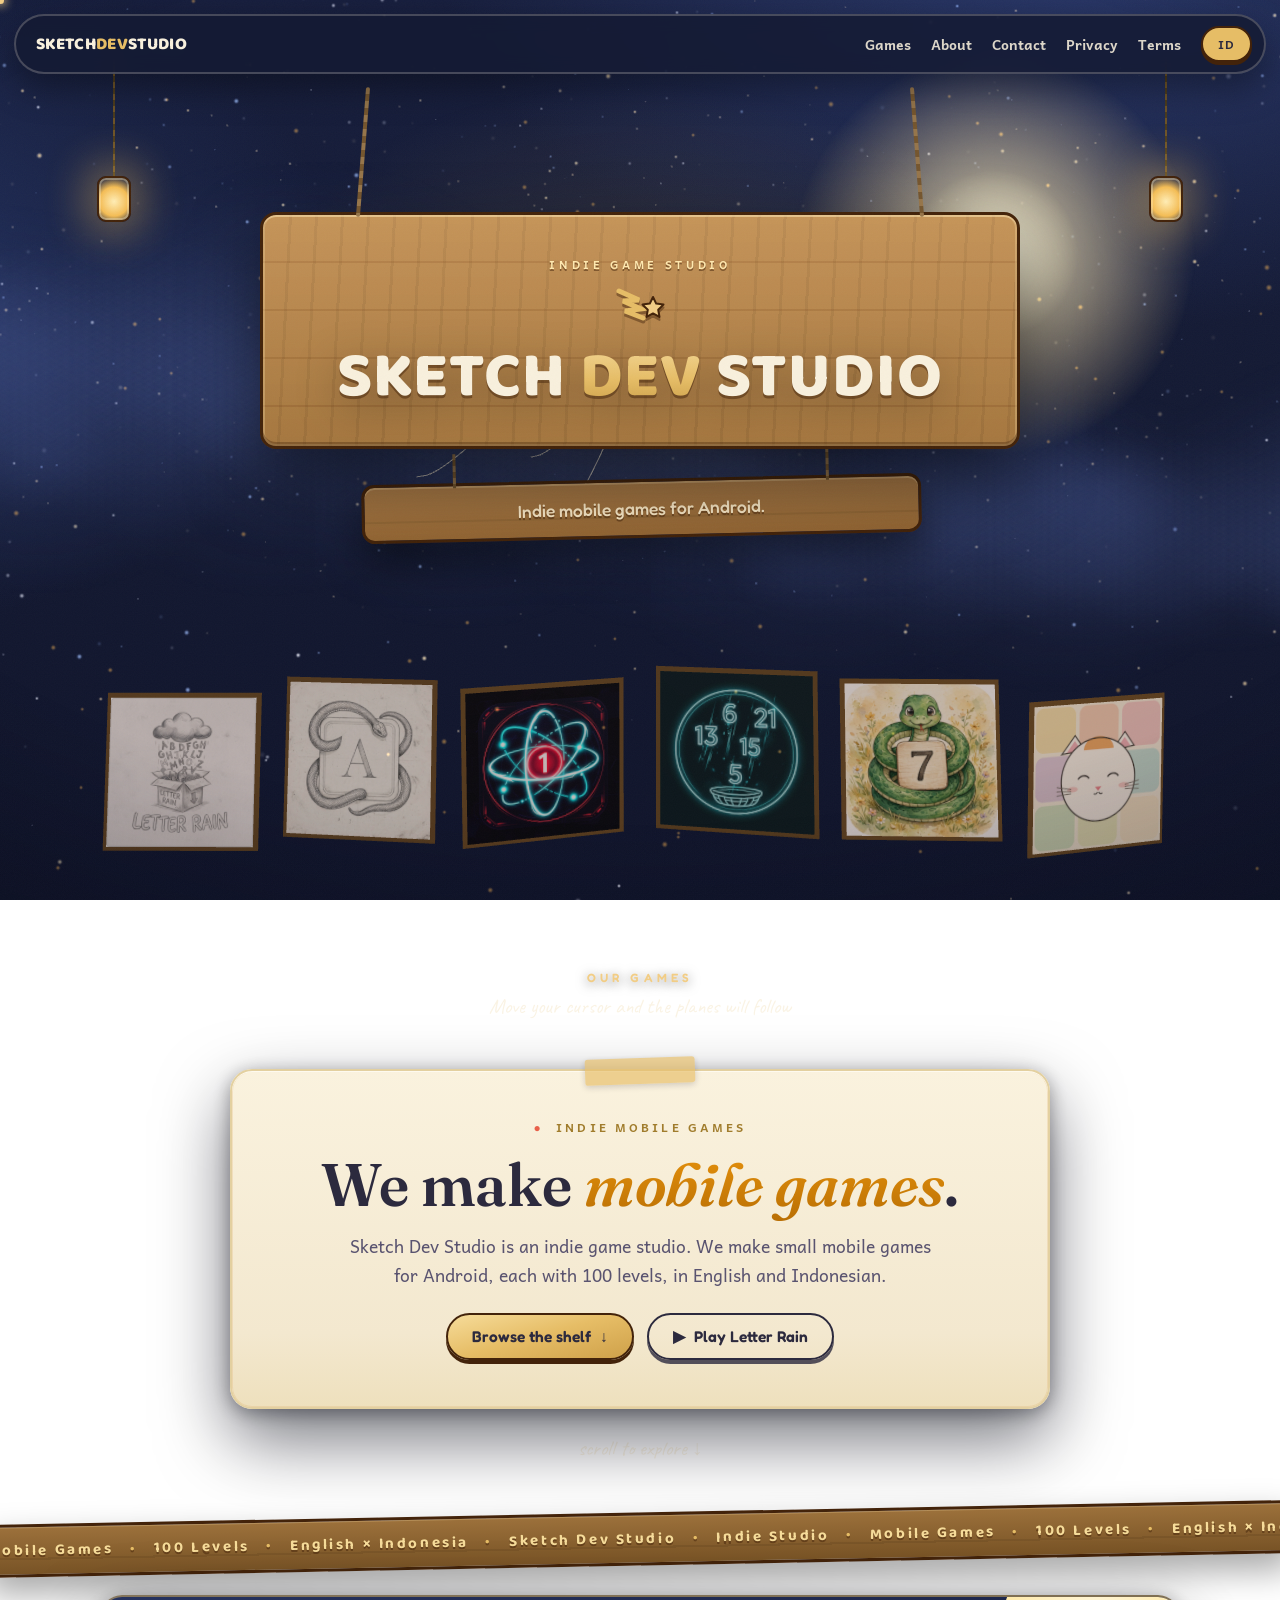
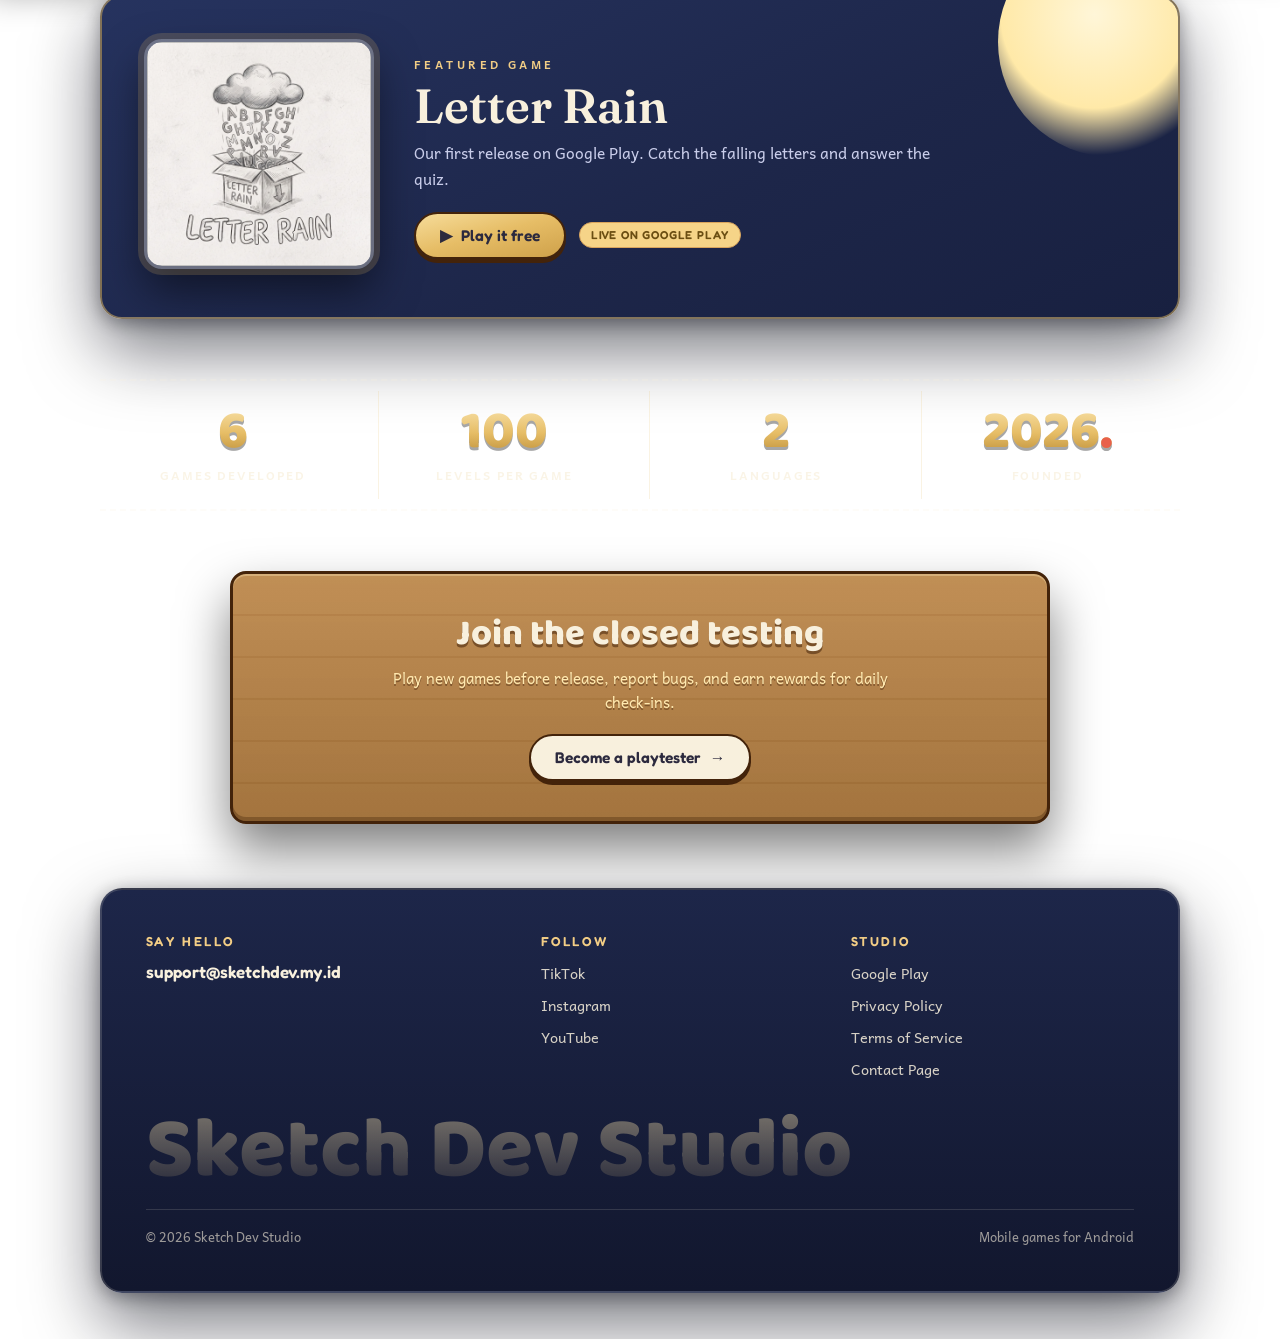
==== commit a9ef71a0: "Games jadi halaman sendiri di /games (rak buku dipindah dari beranda, URL bersih tanpa tanda pagar) " ====
--- a/index.html
+++ b/index.html
@@ -10,7 +10,7 @@
 <link rel="preconnect" href="https://fonts.googleapis.com">
 <link rel="preconnect" href="https://fonts.gstatic.com" crossorigin>
 <link href="https://fonts.googleapis.com/css2?family=Andika:ital,wght@0,400;0,700;1,400&family=Baloo+2:wght@600;700;800&family=Caveat:wght@600;700&family=Fredoka:wght@500;600;700&family=Fraunces:ital,opsz,wght@0,9..144,600;0,9..144,700;1,9..144,500;1,9..144,600&display=swap" rel="stylesheet">
-<link rel="stylesheet" href="/assets/site.css?v=5">
+<link rel="stylesheet" href="/assets/site.css?v=6">
 <script type="importmap">
 { "imports": { "three": "/vendor/three.module.min.js" } }
 </script>
@@ -37,9 +37,11 @@
 <nav>
   <a class="logo" href="/">SKETCH<em>DEV</em>STUDIO</a>
   <div class="links">
-    <a href="/#games" data-en="Games" data-id="Game">Games</a>
+    <a href="/games" data-en="Games" data-id="Game">Games</a>
     <a href="/about" data-en="About" data-id="Tentang">About</a>
     <a href="/contact" class="keep" data-en="Contact" data-id="Kontak">Contact</a>
+    <a href="/privacy" data-en="Privacy" data-id="Privasi">Privacy</a>
+    <a href="/terms" data-en="Terms" data-id="Ketentuan">Terms</a>
     <button id="langBtn" title="Switch language">ID</button>
   </div>
 </nav>
@@ -74,7 +76,7 @@
     <h1>We make <span class="amber">mobile games</span>.</h1>
     <p class="hero-desc" data-en="Sketch Dev Studio is an indie game studio. We make small mobile games for Android, each with 100 levels, in English and Indonesian." data-id="Sketch Dev Studio adalah studio game indie. Kami membuat game mobile untuk Android, masing-masing 100 level, dalam Bahasa Indonesia dan Inggris.">Sketch Dev Studio is an indie game studio. We make small mobile games for Android, each with 100 levels, in English and Indonesian.</p>
     <div class="hero-cta">
-      <a class="btn" href="#games"><span data-en="Browse the shelf" data-id="Lihat raknya">Browse the shelf</span> ↓</a>
+      <a class="btn" href="/games"><span data-en="Browse the shelf" data-id="Lihat raknya">Browse the shelf</span> ↓</a>
       <a class="btn ghost" href="https://play.google.com/store/apps/details?id=id.my.sketchdev.letterrain" target="_blank" rel="noopener">▶ <span data-en="Play Letter Rain" data-id="Mainkan Letter Rain">Play Letter Rain</span></a>
     </div>
   </div>
@@ -85,55 +87,6 @@
 
 <main>
 
-<section id="games">
-  <div class="panel tilt-l rv">
-    <div class="tape"></div>
-    <div class="sec-head">
-      <span class="no">( 02 )</span>
-      <span class="ghost" aria-hidden="true">02</span>
-      <h2 data-en="The Bookshelf" data-id="Rak Bukunya">The Bookshelf</h2>
-      <p data-en="Six games. Letter Rain is live on Google Play, the rest are in closed testing." data-id="Enam game. Letter Rain sudah tayang di Google Play, sisanya dalam pengujian tertutup.">Six games. Letter Rain is live on Google Play, the rest are in closed testing.</p>
-    </div>
-    <div class="books">
-      <a class="book" href="https://play.google.com/store/apps/details?id=id.my.sketchdev.letterrain" target="_blank" rel="noopener">
-        <span class="cover"><img src="/images/letter-rain-icon.png" alt="Letter Rain cover"><span class="idx">no. 01</span></span>
-        <h3>Letter Rain</h3>
-        <p class="meta" data-en="Catch falling letters to answer quizzes. 100 levels in 2 languages (Indonesian &amp; English)." data-id="Tangkap huruf yang jatuh untuk menjawab kuis. 100 level dalam 2 bahasa (Indonesia &amp; Inggris).">Catch falling letters to answer quizzes. 100 levels in 2 languages (Indonesian &amp; English).</p>
-        <span class="pill live" data-en="On Google Play" data-id="Di Google Play">On Google Play</span>
-      </a>
-      <div class="book">
-        <span class="cover"><img src="/images/letter-snake-icon.png" alt="Letter Snake cover"><span class="idx">no. 02</span></span>
-        <h3>Letter Snake</h3>
-        <p class="meta" data-en="Guide the snake to eat letters and spell the quiz answers. 100 levels in 2 languages (Indonesian &amp; English)." data-id="Arahkan ular memakan huruf untuk mengeja jawaban kuis. 100 level dalam 2 bahasa (Indonesia &amp; Inggris).">Guide the snake to eat letters and spell the quiz answers. 100 levels in 2 languages (Indonesian &amp; English).</p>
-        <span class="pill" data-en="Closed Testing" data-id="Pengujian Tertutup">Closed Testing</span>
-      </div>
-      <div class="book">
-        <span class="cover"><img src="/images/numerik-crisis-icon.png" alt="Numerik Crisis cover"><span class="idx">no. 03</span></span>
-        <h3>Numerik Crisis</h3>
-        <p class="meta" data-en="Trigger chain reactions of numbers before time runs out. A fast math puzzle with 100 levels in 2 languages (Indonesian &amp; English)." data-id="Picu reaksi berantai angka sebelum waktu habis. Puzzle matematika cepat dengan 100 level dalam 2 bahasa (Indonesia &amp; Inggris).">Trigger chain reactions of numbers before time runs out. A fast math puzzle with 100 levels in 2 languages (Indonesian &amp; English).</p>
-        <span class="pill" data-en="Closed Testing" data-id="Pengujian Tertutup">Closed Testing</span>
-      </div>
-      <div class="book">
-        <span class="cover"><img src="/images/number-rain-icon.png" alt="Number Rain cover"><span class="idx">no. 04</span></span>
-        <h3>Number Rain</h3>
-        <p class="meta" data-en="Catch falling numbers and pair them with the operator to hit every target. 100 levels in 2 languages (Indonesian &amp; English)." data-id="Tangkap angka yang jatuh dan pasangkan dengan operator untuk mencapai semua target. 100 level dalam 2 bahasa (Indonesia &amp; Inggris).">Catch falling numbers and pair them with the operator to hit every target. 100 levels in 2 languages (Indonesian &amp; English).</p>
-        <span class="pill" data-en="Closed Testing" data-id="Pengujian Tertutup">Closed Testing</span>
-      </div>
-      <div class="book">
-        <span class="cover"><img src="/images/number-snake-icon.png" alt="Number Snake cover"><span class="idx">no. 05</span></span>
-        <h3>Number Snake</h3>
-        <p class="meta" data-en="Guide Kenxia the snake to munch numbers and reach every math target. 100 levels in 2 languages (Indonesian &amp; English)." data-id="Arahkan Kenxia si ular memakan angka untuk mencapai target hitungan. 100 level dalam 2 bahasa (Indonesia &amp; Inggris).">Guide Kenxia the snake to munch numbers and reach every math target. 100 levels in 2 languages (Indonesian &amp; English).</p>
-        <span class="pill" data-en="Closed Testing" data-id="Pengujian Tertutup">Closed Testing</span>
-      </div>
-      <div class="book">
-        <span class="cover"><img src="/images/meowdoku-icon.png" alt="Meowdoku cover"><span class="idx">no. 06</span></span>
-        <h3>Meowdoku</h3>
-        <p class="meta" data-en="A cozy cat logic puzzle: place one cat in every row, column, and color region. 100 levels in 2 languages (Indonesian &amp; English)." data-id="Teka-teki logika kucing yang nyaman: tempatkan satu kucing di setiap baris, kolom, dan wilayah warna. 100 level dalam 2 bahasa (Indonesia &amp; Inggris).">A cozy cat logic puzzle: place one cat in every row, column, and color region. 100 levels in 2 languages (Indonesian &amp; English).</p>
-        <span class="pill" data-en="Closed Testing" data-id="Pengujian Tertutup">Closed Testing</span>
-      </div>
-    </div>
-  </div>
-</section>
 
 <section>
   <div class="spot rv">
@@ -201,12 +154,14 @@
 
 <nav class="bottom-nav" aria-label="Mobile">
   <a class="tab" data-key="home" href="/"><svg viewBox="0 0 24 24"><path d="M3 9.5 12 3l9 6.5"/><path d="M5 10v10h14V10"/><path d="M9.5 20v-6h5v6"/></svg><span data-en="Home" data-id="Beranda">Home</span></a>
-  <a class="tab" data-key="games" href="/#games"><svg viewBox="0 0 24 24"><rect x="2.5" y="7" width="19" height="11" rx="5.5"/><path d="M7.5 10.8v3.4M5.8 12.5h3.4"/><circle cx="15.8" cy="11.6" r=".7" fill="currentColor" stroke="none"/><circle cx="17.9" cy="13.9" r=".7" fill="currentColor" stroke="none"/></svg><span data-en="Games" data-id="Game">Games</span></a>
+  <a class="tab" data-key="games" href="/games"><svg viewBox="0 0 24 24"><rect x="2.5" y="7" width="19" height="11" rx="5.5"/><path d="M7.5 10.8v3.4M5.8 12.5h3.4"/><circle cx="15.8" cy="11.6" r=".7" fill="currentColor" stroke="none"/><circle cx="17.9" cy="13.9" r=".7" fill="currentColor" stroke="none"/></svg><span data-en="Games" data-id="Game">Games</span></a>
   <a class="tab" data-key="about" href="/about"><svg viewBox="0 0 24 24"><circle cx="12" cy="8" r="3.6"/><path d="M5 20c1.2-3.4 3.8-5 7-5s5.8 1.6 7 5"/></svg><span data-en="About" data-id="Tentang">About</span></a>
   <a class="tab" data-key="contact" href="/contact"><svg viewBox="0 0 24 24"><rect x="3" y="5.5" width="18" height="13" rx="2"/><path d="m3.5 7.2 8.5 6 8.5-6"/></svg><span data-en="Contact" data-id="Kontak">Contact</span></a>
+  <a class="tab" data-key="privacy" href="/privacy"><svg viewBox="0 0 24 24"><path d="M12 3l7 2.5V11c0 4.6-2.9 8.1-7 9.6C7.9 19.1 5 15.6 5 11V5.5Z"/><circle cx="12" cy="10.3" r="1.5"/><path d="M12 11.8v2.7"/></svg><span data-en="Privacy" data-id="Privasi">Privacy</span></a>
+  <a class="tab" data-key="terms" href="/terms"><svg viewBox="0 0 24 24"><path d="M6.5 3h7L18.5 8v13h-12Z"/><path d="M13.5 3v5h5"/><path d="M9.3 12.5h5.4M9.3 16h5.4"/></svg><span data-en="Terms" data-id="Ketentuan">Terms</span></a>
   <button type="button" class="tab" id="tabLang"><svg viewBox="0 0 24 24"><circle cx="12" cy="12" r="8.5"/><path d="M3.5 12h17"/><path d="M12 3.5c2.4 2.3 3.6 5.2 3.6 8.5s-1.2 6.2-3.6 8.5c-2.4-2.3-3.6-5.2-3.6-8.5S9.6 5.8 12 3.5Z"/></svg><span data-en="ID" data-id="EN">ID</span></button>
 </nav>
-<script src="/assets/site.js?v=5"></script>
+<script src="/assets/site.js?v=6"></script>
 <script type="module">
 import { initWorld } from '/assets/world.js?v=5';
 const w = initWorld({ variant: 'home' });
--- a/assets/site.css
+++ b/assets/site.css
@@ -409,7 +409,7 @@
 .bottom-nav{display:none}
 @media(max-width:760px){
   nav.bottom-nav{display:flex;position:fixed;top:auto;left:10px;right:10px;bottom:calc(10px + env(safe-area-inset-bottom));z-index:65;gap:2px;padding:6px;background:rgba(22,28,54,.92);-webkit-backdrop-filter:blur(16px);backdrop-filter:blur(16px);border:1px solid rgba(230,189,102,.35);border-radius:20px;box-shadow:0 16px 36px rgba(0,0,0,.5);align-items:stretch;justify-content:flex-start}
-  .bottom-nav .tab{flex:1;display:flex;flex-direction:column;align-items:center;justify-content:center;gap:2px;padding:6px 2px;border:none;background:none;border-radius:14px;color:#a7b1d8;text-decoration:none;font:700 10px 'Andika',sans-serif;letter-spacing:.03em;cursor:pointer}
+  .bottom-nav .tab{flex:1;display:flex;flex-direction:column;align-items:center;justify-content:center;gap:2px;padding:6px 0;border:none;background:none;border-radius:14px;color:#a7b1d8;text-decoration:none;font:700 9px 'Andika',sans-serif;letter-spacing:0;cursor:pointer;white-space:nowrap}
   .bottom-nav .tab svg{width:22px;height:22px;fill:none;stroke:currentColor;stroke-width:1.8;stroke-linecap:round;stroke-linejoin:round}
   .bottom-nav .tab.active{color:#f2cd7e;background:rgba(230,189,102,.14)}
   nav .links{display:none}
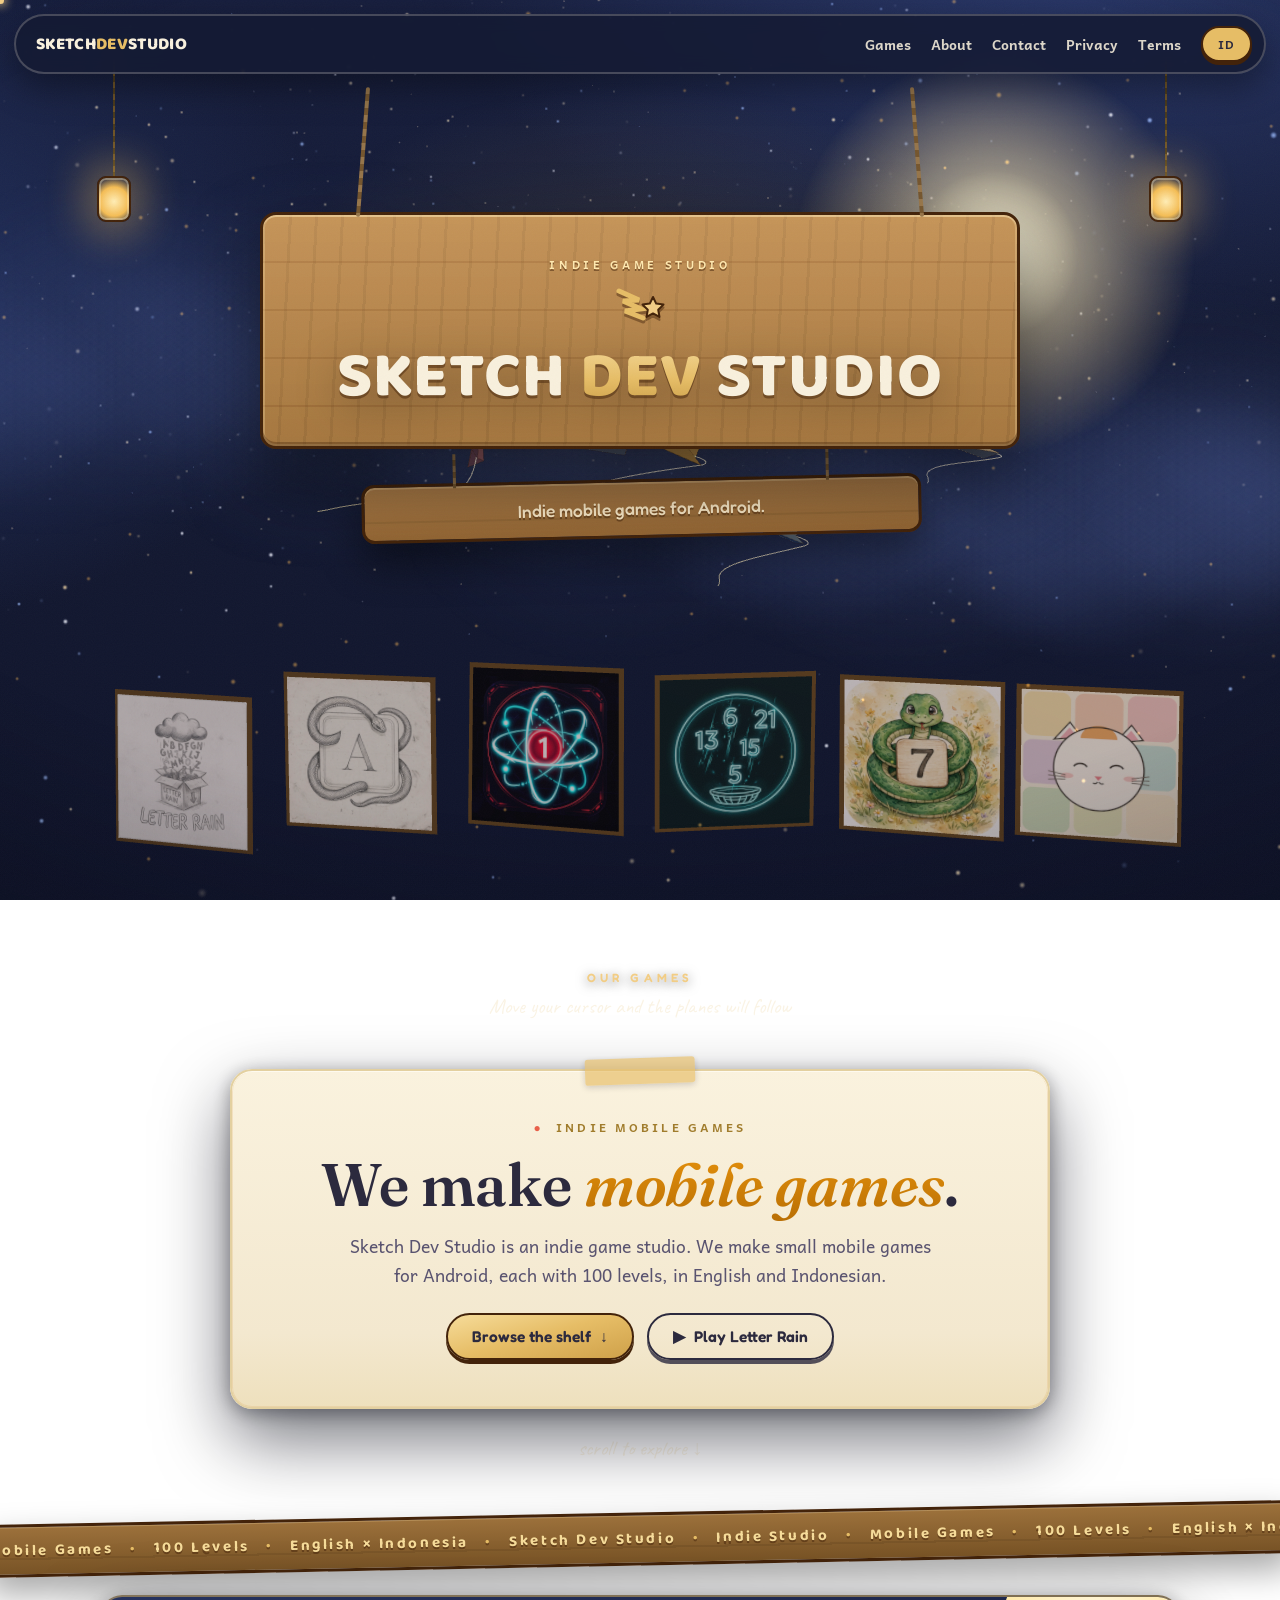
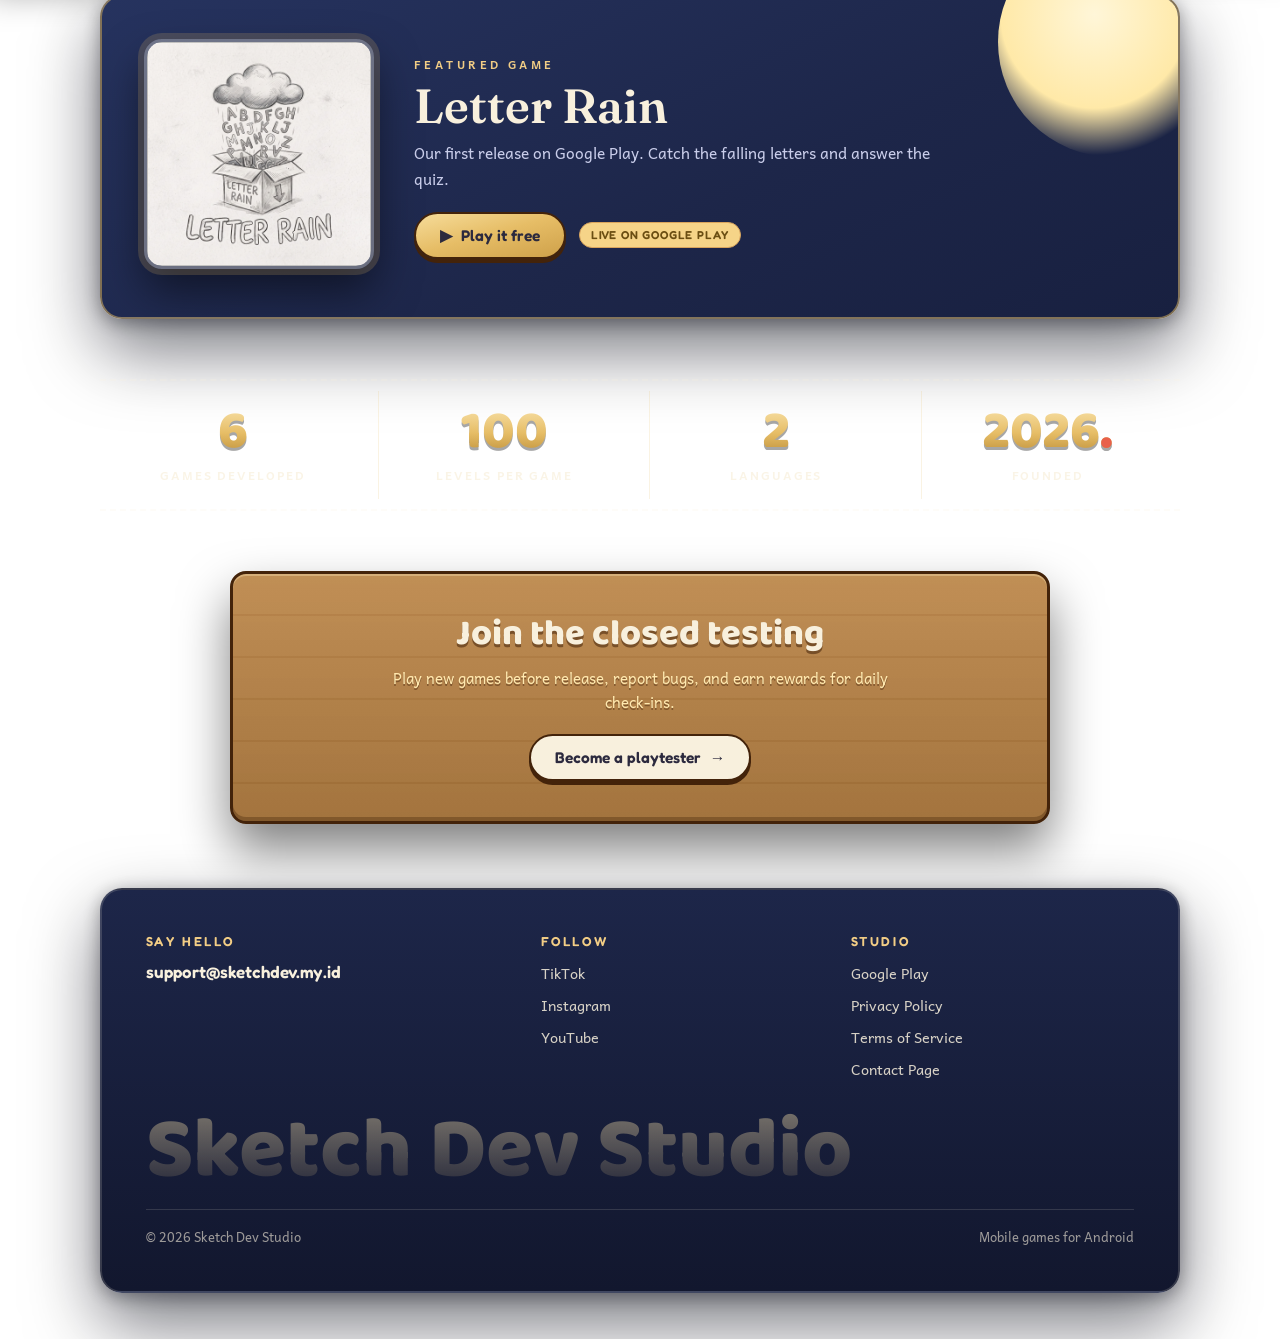
==== commit 397d2092: "Navigasi mobile gaya IG: bar bawah full-width menempel tepi layar, ikon saja ukuran besar, tab aktif" ====
--- a/index.html
+++ b/index.html
@@ -10,7 +10,7 @@
 <link rel="preconnect" href="https://fonts.googleapis.com">
 <link rel="preconnect" href="https://fonts.gstatic.com" crossorigin>
 <link href="https://fonts.googleapis.com/css2?family=Andika:ital,wght@0,400;0,700;1,400&family=Baloo+2:wght@600;700;800&family=Caveat:wght@600;700&family=Fredoka:wght@500;600;700&family=Fraunces:ital,opsz,wght@0,9..144,600;0,9..144,700;1,9..144,500;1,9..144,600&display=swap" rel="stylesheet">
-<link rel="stylesheet" href="/assets/site.css?v=6">
+<link rel="stylesheet" href="/assets/site.css?v=7">
 <script type="importmap">
 { "imports": { "three": "/vendor/three.module.min.js" } }
 </script>
@@ -153,15 +153,21 @@
 </footer>
 
 <nav class="bottom-nav" aria-label="Mobile">
-  <a class="tab" data-key="home" href="/"><svg viewBox="0 0 24 24"><path d="M3 9.5 12 3l9 6.5"/><path d="M5 10v10h14V10"/><path d="M9.5 20v-6h5v6"/></svg><span data-en="Home" data-id="Beranda">Home</span></a>
-  <a class="tab" data-key="games" href="/games"><svg viewBox="0 0 24 24"><rect x="2.5" y="7" width="19" height="11" rx="5.5"/><path d="M7.5 10.8v3.4M5.8 12.5h3.4"/><circle cx="15.8" cy="11.6" r=".7" fill="currentColor" stroke="none"/><circle cx="17.9" cy="13.9" r=".7" fill="currentColor" stroke="none"/></svg><span data-en="Games" data-id="Game">Games</span></a>
-  <a class="tab" data-key="about" href="/about"><svg viewBox="0 0 24 24"><circle cx="12" cy="8" r="3.6"/><path d="M5 20c1.2-3.4 3.8-5 7-5s5.8 1.6 7 5"/></svg><span data-en="About" data-id="Tentang">About</span></a>
-  <a class="tab" data-key="contact" href="/contact"><svg viewBox="0 0 24 24"><rect x="3" y="5.5" width="18" height="13" rx="2"/><path d="m3.5 7.2 8.5 6 8.5-6"/></svg><span data-en="Contact" data-id="Kontak">Contact</span></a>
-  <a class="tab" data-key="privacy" href="/privacy"><svg viewBox="0 0 24 24"><path d="M12 3l7 2.5V11c0 4.6-2.9 8.1-7 9.6C7.9 19.1 5 15.6 5 11V5.5Z"/><circle cx="12" cy="10.3" r="1.5"/><path d="M12 11.8v2.7"/></svg><span data-en="Privacy" data-id="Privasi">Privacy</span></a>
-  <a class="tab" data-key="terms" href="/terms"><svg viewBox="0 0 24 24"><path d="M6.5 3h7L18.5 8v13h-12Z"/><path d="M13.5 3v5h5"/><path d="M9.3 12.5h5.4M9.3 16h5.4"/></svg><span data-en="Terms" data-id="Ketentuan">Terms</span></a>
-  <button type="button" class="tab" id="tabLang"><svg viewBox="0 0 24 24"><circle cx="12" cy="12" r="8.5"/><path d="M3.5 12h17"/><path d="M12 3.5c2.4 2.3 3.6 5.2 3.6 8.5s-1.2 6.2-3.6 8.5c-2.4-2.3-3.6-5.2-3.6-8.5S9.6 5.8 12 3.5Z"/></svg><span data-en="ID" data-id="EN">ID</span></button>
+  <a class="tab" data-key="home" aria-label="Home" href="/"><svg viewBox="0 0 24 24"><path d="M3 9.5 12 3l9 6.5"/><path d="M5 10v10h14V10"/><path d="M9.5 20v-6h5v6"/></svg><span data-en="Home" data-id="Beranda">Home</span></a>
+  <a class="tab" data-key="games" aria-label="Games" href="/games"><svg viewBox="0 0 24 24"><rect x="2.5" y="7" width="19" height="11" rx="5.5"/><path d="M7.5 10.8v3.4M5.8 12.5h3.4"/><circle cx="15.8" cy="11.6" r=".7" fill="currentColor" stroke="none"/><circle cx="17.9" cy="13.9" r=".7" fill="currentColor" stroke="none"/></svg><span data-en="Games" data-id="Game">Games</span></a>
+  <a class="tab" data-key="about" aria-label="About" href="/about"><svg viewBox="0 0 24 24"><circle cx="12" cy="8" r="3.6"/><path d="M5 20c1.2-3.4 3.8-5 7-5s5.8 1.6 7 5"/></svg><span data-en="About" data-id="Tentang">About</span></a>
+  <a class="tab" data-key="contact" aria-label="Contact" href="/contact"><svg viewBox="0 0 24 24"><rect x="3" y="5.5" width="18" height="13" rx="2"/><path d="m3.5 7.2 8.5 6 8.5-6"/></svg><span data-en="Contact" data-id="Kontak">Contact</span></a>
+  <button type="button" class="tab" id="menuBtn" data-key="menu" aria-label="Menu"><svg viewBox="0 0 24 24"><path d="M4 7h16M4 12h16M4 17h16"/></svg><span>Menu</span></button>
 </nav>
-<script src="/assets/site.js?v=6"></script>
+<div class="sheet-backdrop" id="sheetBackdrop"></div>
+<div class="sheet" id="moreSheet" aria-hidden="true">
+  <a class="sheet-row" href="/privacy"><svg viewBox="0 0 24 24"><path d="M12 3l7 2.5V11c0 4.6-2.9 8.1-7 9.6C7.9 19.1 5 15.6 5 11V5.5Z"/><circle cx="12" cy="10.3" r="1.5"/><path d="M12 11.8v2.7"/></svg><span data-en="Privacy Policy" data-id="Kebijakan Privasi">Privacy Policy</span></a>
+  <a class="sheet-row" href="/terms"><svg viewBox="0 0 24 24"><path d="M6.5 3h7L18.5 8v13h-12Z"/><path d="M13.5 3v5h5"/><path d="M9.3 12.5h5.4M9.3 16h5.4"/></svg><span data-en="Terms of Service" data-id="Syarat Layanan">Terms of Service</span></a>
+  <div class="sheet-row sheet-lang"><svg viewBox="0 0 24 24"><circle cx="12" cy="12" r="8.5"/><path d="M3.5 12h17"/><path d="M12 3.5c2.4 2.3 3.6 5.2 3.6 8.5s-1.2 6.2-3.6 8.5c-2.4-2.3-3.6-5.2-3.6-8.5S9.6 5.8 12 3.5Z"/></svg><span data-en="Language" data-id="Bahasa">Language</span>
+    <span class="lang-pills"><button type="button" class="lpill" data-l="en">EN</button><button type="button" class="lpill" data-l="id">ID</button></span>
+  </div>
+</div>
+<script src="/assets/site.js?v=7"></script>
 <script type="module">
 import { initWorld } from '/assets/world.js?v=5';
 const w = initWorld({ variant: 'home' });
--- a/assets/site.css
+++ b/assets/site.css
@@ -407,13 +407,34 @@
 
 /* ---------- Navigasi bawah mobile (gaya aplikasi native) ---------- */
 .bottom-nav{display:none}
+.sheet,.sheet-backdrop{display:none}
 @media(max-width:760px){
-  nav.bottom-nav{display:flex;position:fixed;top:auto;left:10px;right:10px;bottom:calc(10px + env(safe-area-inset-bottom));z-index:65;gap:2px;padding:6px;background:rgba(22,28,54,.92);-webkit-backdrop-filter:blur(16px);backdrop-filter:blur(16px);border:1px solid rgba(230,189,102,.35);border-radius:20px;box-shadow:0 16px 36px rgba(0,0,0,.5);align-items:stretch;justify-content:flex-start}
-  .bottom-nav .tab{flex:1;display:flex;flex-direction:column;align-items:center;justify-content:center;gap:2px;padding:6px 0;border:none;background:none;border-radius:14px;color:#a7b1d8;text-decoration:none;font:700 9px 'Andika',sans-serif;letter-spacing:0;cursor:pointer;white-space:nowrap}
-  .bottom-nav .tab svg{width:22px;height:22px;fill:none;stroke:currentColor;stroke-width:1.8;stroke-linecap:round;stroke-linejoin:round}
+  nav.bottom-nav{display:flex;position:fixed;top:auto;left:0;right:0;bottom:0;z-index:65;gap:0;padding:6px 4px calc(6px + env(safe-area-inset-bottom));background:rgba(15,19,38,.98);border:none;border-top:1px solid rgba(248,240,221,.14);border-radius:0;box-shadow:0 -10px 26px rgba(0,0,0,.35);align-items:stretch;justify-content:flex-start}
+  .bottom-nav .tab{flex:1;display:flex;flex-direction:column;align-items:center;justify-content:center;gap:2px;padding:6px 0;border:none;background:none;border-radius:14px;color:#a7b1d8;text-decoration:none;font:700 10.5px 'Andika',sans-serif;letter-spacing:.02em;cursor:pointer;white-space:nowrap;border-radius:999px;margin:2px}
+  .bottom-nav .tab svg{width:26px;height:26px;fill:none;stroke:currentColor;stroke-width:1.8;stroke-linecap:round;stroke-linejoin:round}
   .bottom-nav .tab.active{color:#f2cd7e;background:rgba(230,189,102,.14)}
+  nav{justify-content:center}
+  nav .logo{font-size:15.5px}
   nav .links{display:none}
   #langBtn{display:none}
+  .subhero-card{text-align:center}
+  .subhero-card .sub{margin-left:auto;margin-right:auto}
+  .sec-head{text-align:center}
+  .sec-head::before{left:50%;margin-left:-59px}
+  .sec-head::after{left:50%;margin-left:66px}
+  .sec-head p{margin-left:auto;margin-right:auto}
+  .tester{text-align:center}
+  .tester p{margin-left:auto;margin-right:auto}
+  .bottom-nav .tab span{display:none}
+  .sheet-backdrop{display:block;position:fixed;inset:0;z-index:66;background:rgba(8,10,24,.55);opacity:0;pointer-events:none;transition:opacity .25s}
+  .sheet-backdrop.open{opacity:1;pointer-events:auto}
+  .sheet{display:block;position:fixed;left:10px;right:10px;bottom:calc(76px + env(safe-area-inset-bottom));z-index:67;background:rgba(22,28,54,.97);border:1px solid rgba(230,189,102,.35);border-radius:20px;padding:8px;box-shadow:0 18px 40px rgba(0,0,0,.5);opacity:0;transform:translateY(12px);pointer-events:none;transition:opacity .25s,transform .25s}
+  .sheet.open{opacity:1;transform:none;pointer-events:auto}
+  .sheet-row{display:flex;align-items:center;gap:12px;padding:13px 12px;border-radius:14px;color:var(--cream);text-decoration:none;font:700 14px 'Andika',sans-serif}
+  .sheet-row svg{width:22px;height:22px;fill:none;stroke:#e9c979;stroke-width:1.8;stroke-linecap:round;stroke-linejoin:round;flex:none}
+  .lang-pills{margin-left:auto;display:flex;gap:6px}
+  .lpill{border:1px solid rgba(230,189,102,.5);background:none;color:#a7b1d8;border-radius:999px;padding:6px 14px;font:700 12px 'Andika',sans-serif;cursor:pointer}
+  .lpill.on{background:#e6bd66;color:#2a2438;border-color:#e6bd66}
   body{padding-bottom:calc(84px + env(safe-area-inset-bottom))}
   .tilt-l,.tilt-r{--tilt:0deg}
   .spot .art{margin-left:auto;margin-right:auto}
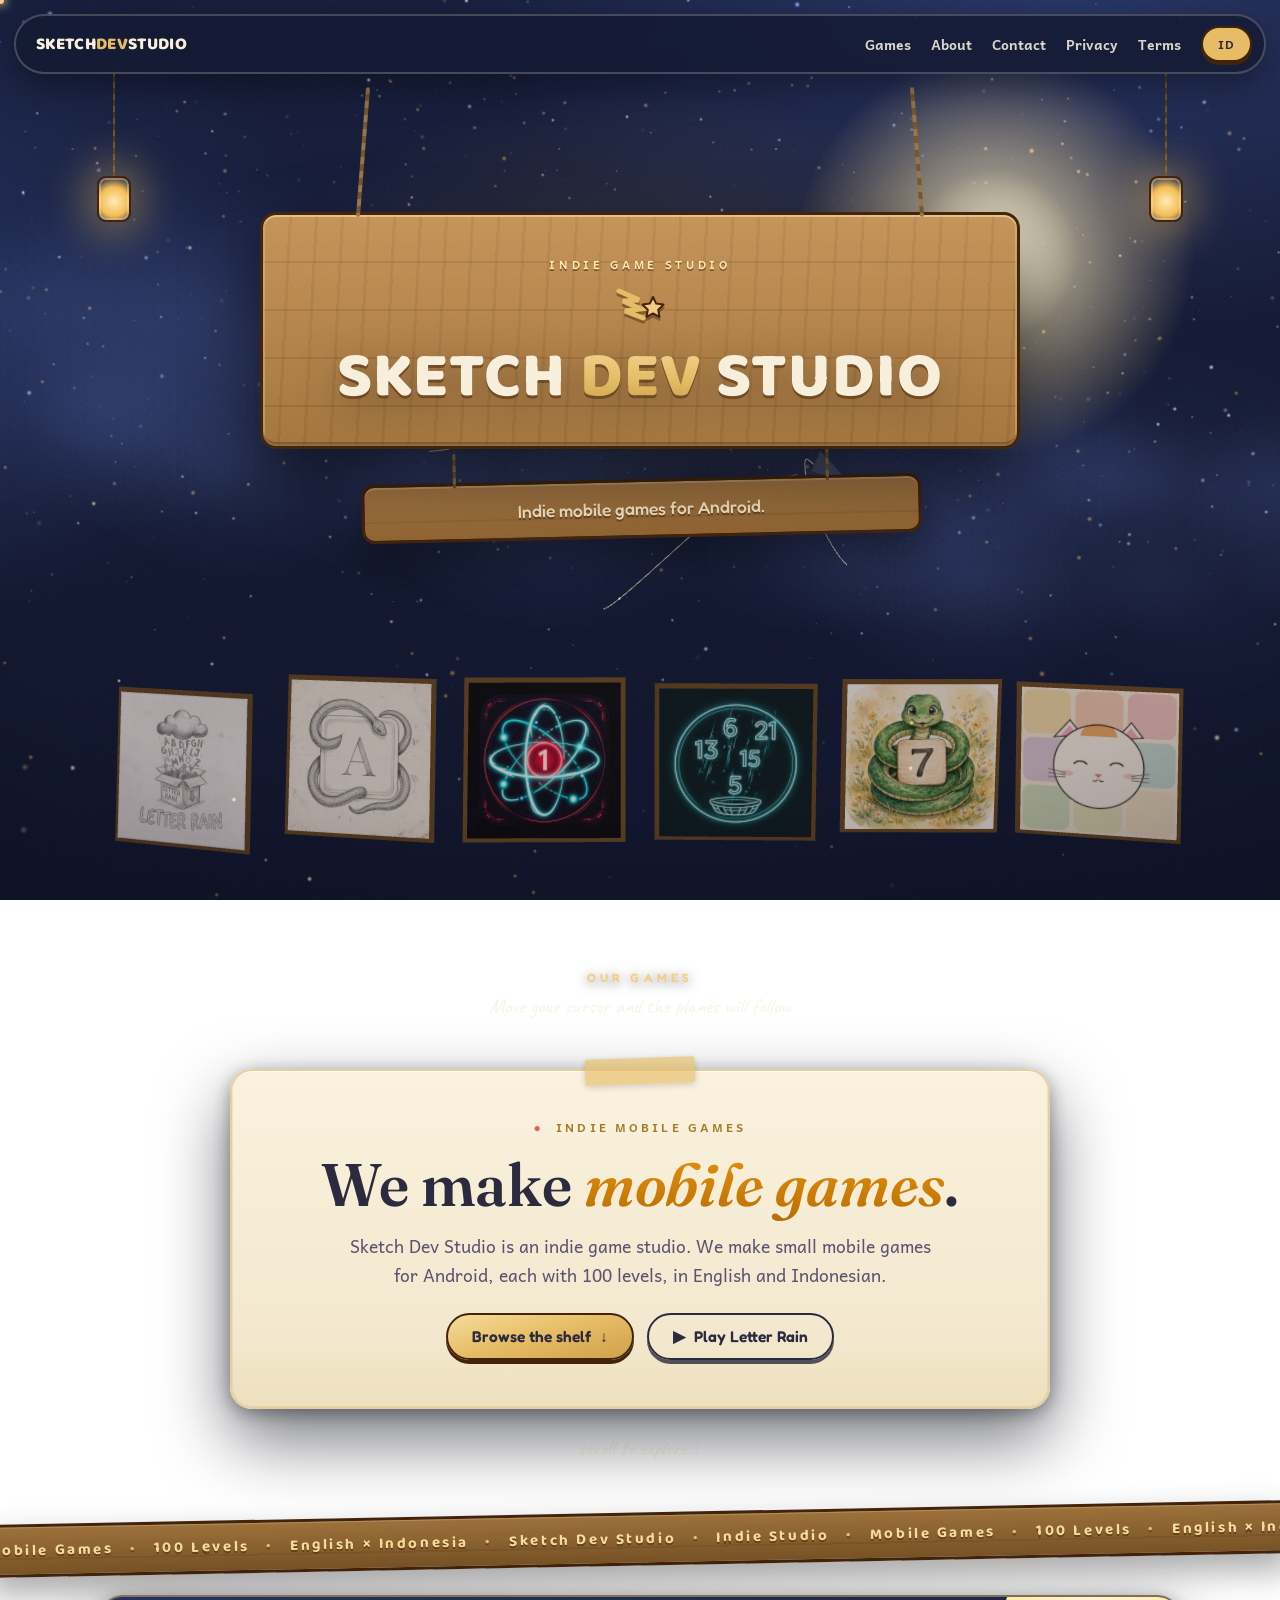
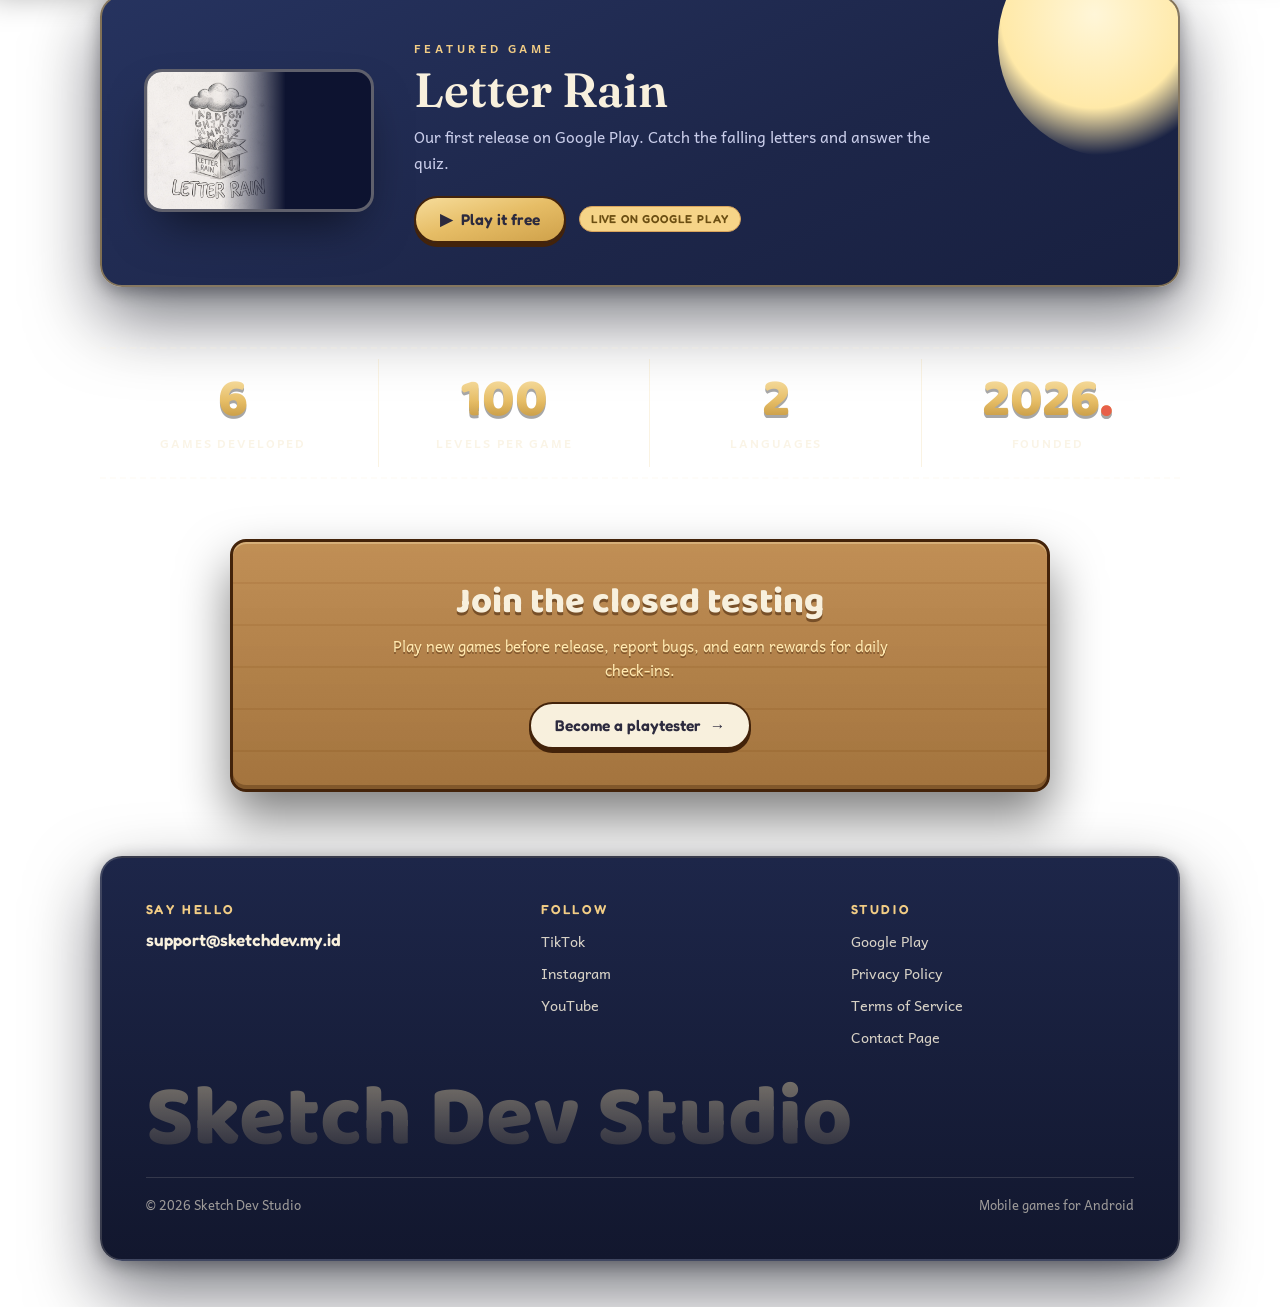
==== commit ffd1b58d: "Sorotan Letter Rain kini berisi video YouTube (x5cnXouQ-a4) dengan overlay gambar ikon setengah bida" ====
--- a/index.html
+++ b/index.html
@@ -10,7 +10,7 @@
 <link rel="preconnect" href="https://fonts.googleapis.com">
 <link rel="preconnect" href="https://fonts.gstatic.com" crossorigin>
 <link href="https://fonts.googleapis.com/css2?family=Andika:ital,wght@0,400;0,700;1,400&family=Baloo+2:wght@600;700;800&family=Caveat:wght@600;700&family=Fredoka:wght@500;600;700&family=Fraunces:ital,opsz,wght@0,9..144,600;0,9..144,700;1,9..144,500;1,9..144,600&display=swap" rel="stylesheet">
-<link rel="stylesheet" href="/assets/site.css?v=7">
+<link rel="stylesheet" href="/assets/site.css?v=8">
 <script type="importmap">
 { "imports": { "three": "/vendor/three.module.min.js" } }
 </script>
@@ -90,7 +90,7 @@
 
 <section>
   <div class="spot rv">
-    <div class="art"><img src="/images/letter-rain-icon.png" alt="Letter Rain, featured game"></div>
+    <div class="art spot-media"><iframe src="https://www.youtube-nocookie.com/embed/x5cnXouQ-a4?rel=0&amp;modestbranding=1&amp;playsinline=1" title="Letter Rain, featured game video" loading="lazy" allow="accelerometer; encrypted-media; picture-in-picture" allowfullscreen></iframe><img class="spot-icon" src="/images/letter-rain-icon.png" alt="" aria-hidden="true"></div>
     <div>
       <div class="kick" data-en="Featured game" data-id="Game unggulan">Featured game</div>
       <h2>Letter Rain</h2>
--- a/assets/site.css
+++ b/assets/site.css
@@ -231,6 +231,9 @@
 .spot::before{content:'';position:absolute;top:-70px;right:-50px;width:230px;height:230px;border-radius:50%;
   background:radial-gradient(circle at 42% 38%, #fff6d8 0%, #ffe9a8 48%, rgba(247,215,137,0) 72%)}
 .spot .art{position:relative}
+.spot-media{width:100%;aspect-ratio:16/10;border-radius:18px;overflow:hidden;border:3px solid rgba(248,240,221,.35);box-shadow:0 24px 50px -18px rgba(0,0,0,.65);background:#0d1330}
+.spot-media iframe{position:absolute;inset:0;width:100%;height:100%;border:0}
+.spot .art .spot-icon{position:absolute;top:0;left:0;height:100%;width:64%;object-fit:cover;object-position:center;border:none;border-radius:0;box-shadow:none;pointer-events:none;-webkit-mask-image:linear-gradient(90deg,#000 52%,transparent 97%);mask-image:linear-gradient(90deg,#000 52%,transparent 97%)}
 .spot .art img{width:100%;border-radius:18px;border:3px solid rgba(248,240,221,.35);
   box-shadow:0 0 0 6px rgba(230,189,102,.18), 0 22px 44px rgba(0,0,0,.5)}
 .spot .kick{font-size:11.5px;font-weight:700;letter-spacing:.3em;text-transform:uppercase;color:var(--goldsoft)}
@@ -238,7 +241,7 @@
 .spot p{margin-top:10px;color:#c9cdea;font-size:15.5px;line-height:1.65;max-width:520px}
 .spot .row{display:flex;gap:13px;align-items:center;flex-wrap:wrap;margin-top:20px;position:relative;z-index:1}
 .spot .pill{margin-top:0}
-@media(max-width:760px){.spot{grid-template-columns:1fr}.spot .art{max-width:230px}}
+@media(max-width:760px){.spot{grid-template-columns:1fr}.spot .art{max-width:230px}.spot .art.spot-media{max-width:460px;margin-inline:auto;width:100%}}
 
 /* ---------- STATISTIK ---------- */
 .stats{max-width:1080px;margin:0 auto;display:grid;grid-template-columns:repeat(4,1fr);gap:18px;
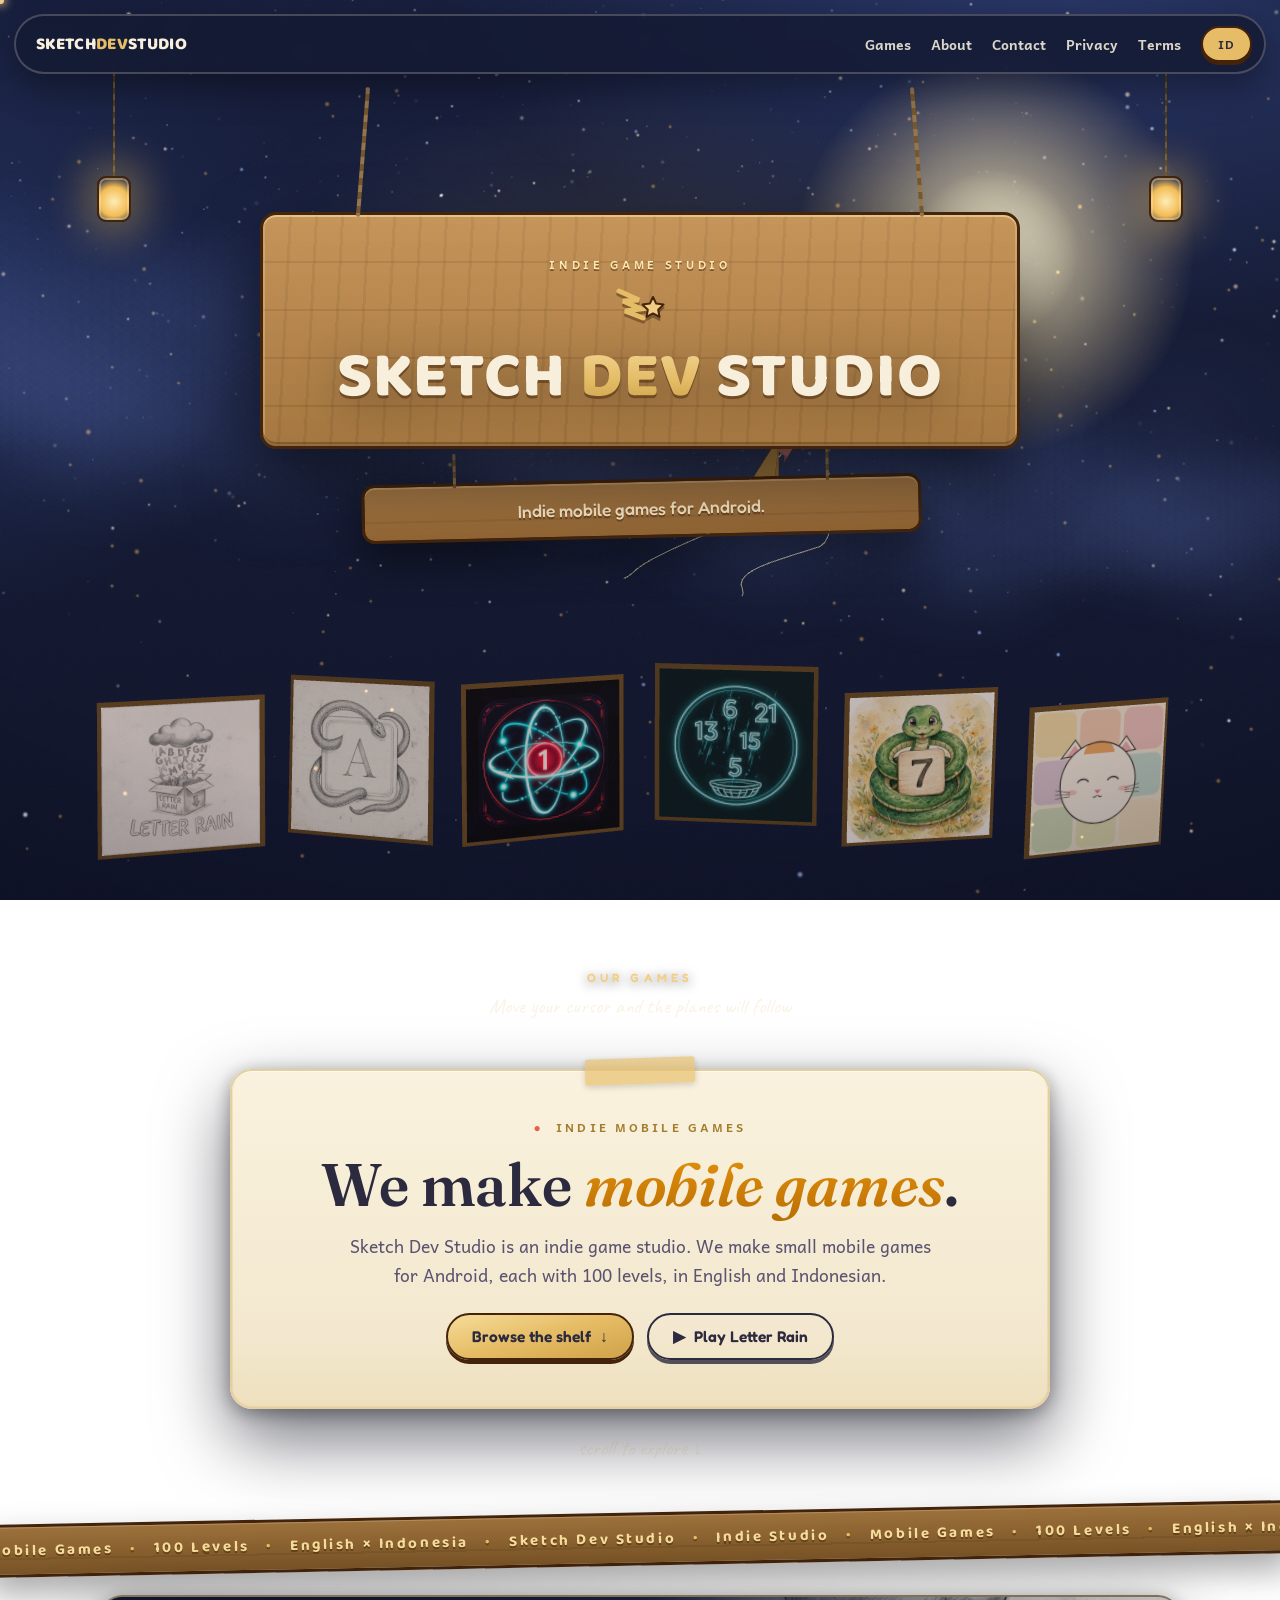
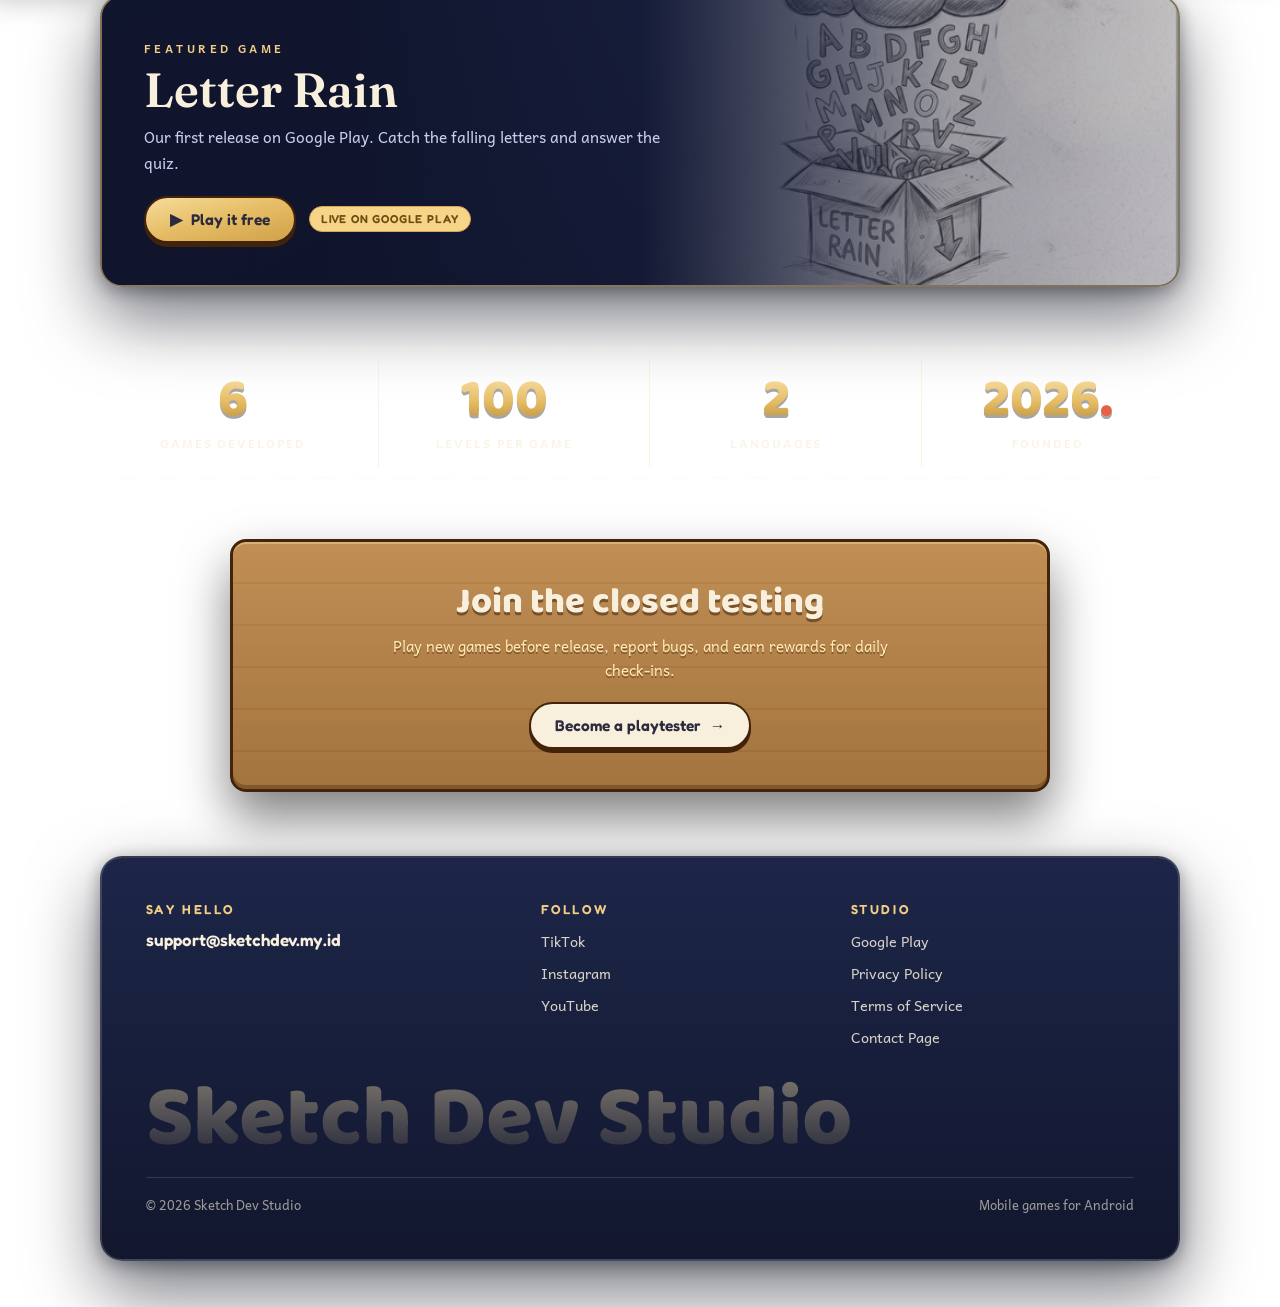
==== commit 493785b1: "Video Letter Rain jadi latar se-kartu sorotan: autoplay senyap berulang, ikon memudar bergradasi di " ====
--- a/index.html
+++ b/index.html
@@ -10,7 +10,7 @@
 <link rel="preconnect" href="https://fonts.googleapis.com">
 <link rel="preconnect" href="https://fonts.gstatic.com" crossorigin>
 <link href="https://fonts.googleapis.com/css2?family=Andika:ital,wght@0,400;0,700;1,400&family=Baloo+2:wght@600;700;800&family=Caveat:wght@600;700&family=Fredoka:wght@500;600;700&family=Fraunces:ital,opsz,wght@0,9..144,600;0,9..144,700;1,9..144,500;1,9..144,600&display=swap" rel="stylesheet">
-<link rel="stylesheet" href="/assets/site.css?v=8">
+<link rel="stylesheet" href="/assets/site.css?v=9">
 <script type="importmap">
 { "imports": { "three": "/vendor/three.module.min.js" } }
 </script>
@@ -90,8 +90,9 @@
 
 <section>
   <div class="spot rv">
-    <div class="art spot-media"><iframe src="https://www.youtube-nocookie.com/embed/x5cnXouQ-a4?rel=0&amp;modestbranding=1&amp;playsinline=1" title="Letter Rain, featured game video" loading="lazy" allow="accelerometer; encrypted-media; picture-in-picture" allowfullscreen></iframe><img class="spot-icon" src="/images/letter-rain-icon.png" alt="" aria-hidden="true"></div>
-    <div>
+    <div class="spot-bg"><iframe src="https://www.youtube-nocookie.com/embed/x5cnXouQ-a4?autoplay=1&amp;mute=1&amp;loop=1&amp;playlist=x5cnXouQ-a4&amp;controls=0&amp;disablekb=1&amp;fs=0&amp;iv_load_policy=3&amp;modestbranding=1&amp;rel=0&amp;playsinline=1" title="Letter Rain, featured game video" loading="lazy" allow="autoplay; encrypted-media; picture-in-picture" allowfullscreen></iframe></div>
+    <img class="spot-bg-icon" src="/images/letter-rain-icon.png" alt="" aria-hidden="true">
+    <div class="spot-body">
       <div class="kick" data-en="Featured game" data-id="Game unggulan">Featured game</div>
       <h2>Letter Rain</h2>
       <p data-en="Our first release on Google Play. Catch the falling letters and answer the quiz." data-id="Rilisan pertama kami di Google Play. Tangkap huruf yang jatuh dan jawab kuisnya.">Our first release on Google Play. Catch the falling letters and answer the quiz.</p>
--- a/assets/site.css
+++ b/assets/site.css
@@ -227,13 +227,16 @@
 .spot{max-width:1080px;margin:0 auto;position:relative;color:var(--cream);
   background:linear-gradient(155deg,var(--navy2),var(--navy) 60%,#182040);
   border:2px solid rgba(230,189,102,.5);border-radius:22px;box-shadow:var(--panel-shadow);
-  padding:clamp(24px,3.4vw,42px);display:grid;grid-template-columns:230px 1fr;gap:clamp(20px,3.4vw,40px);align-items:center;overflow:hidden}
+  padding:clamp(24px,3.4vw,42px);display:grid;grid-template-columns:1fr;align-items:center;overflow:hidden;isolation:isolate}
 .spot::before{content:'';position:absolute;top:-70px;right:-50px;width:230px;height:230px;border-radius:50%;
   background:radial-gradient(circle at 42% 38%, #fff6d8 0%, #ffe9a8 48%, rgba(247,215,137,0) 72%)}
 .spot .art{position:relative}
-.spot-media{width:100%;aspect-ratio:16/10;border-radius:18px;overflow:hidden;border:3px solid rgba(248,240,221,.35);box-shadow:0 24px 50px -18px rgba(0,0,0,.65);background:#0d1330}
-.spot-media iframe{position:absolute;inset:0;width:100%;height:100%;border:0}
-.spot .art .spot-icon{position:absolute;top:0;left:0;height:100%;width:64%;object-fit:cover;object-position:center;border:none;border-radius:0;box-shadow:none;pointer-events:none;-webkit-mask-image:linear-gradient(90deg,#000 52%,transparent 97%);mask-image:linear-gradient(90deg,#000 52%,transparent 97%)}
+.spot-bg{position:absolute;inset:0;z-index:0;overflow:hidden}
+.spot-bg iframe{position:absolute;top:50%;left:50%;width:200%;height:200%;transform:translate(-50%,-50%);border:0;pointer-events:none}
+.spot-bg-icon{position:absolute;top:0;right:0;z-index:1;height:100%;width:52%;object-fit:cover;object-position:center;opacity:.92;pointer-events:none;-webkit-mask-image:linear-gradient(270deg,#000 42%,transparent 96%);mask-image:linear-gradient(270deg,#000 42%,transparent 96%)}
+.spot::after{content:"";position:absolute;inset:0;z-index:2;background:linear-gradient(95deg,rgba(13,17,38,.86) 22%,rgba(13,17,38,.48) 58%,rgba(13,17,38,.18));pointer-events:none}
+.spot-body{position:relative;z-index:3;max-width:600px}
+.spot::before{z-index:1;opacity:.55}
 .spot .art img{width:100%;border-radius:18px;border:3px solid rgba(248,240,221,.35);
   box-shadow:0 0 0 6px rgba(230,189,102,.18), 0 22px 44px rgba(0,0,0,.5)}
 .spot .kick{font-size:11.5px;font-weight:700;letter-spacing:.3em;text-transform:uppercase;color:var(--goldsoft)}
@@ -241,7 +244,8 @@
 .spot p{margin-top:10px;color:#c9cdea;font-size:15.5px;line-height:1.65;max-width:520px}
 .spot .row{display:flex;gap:13px;align-items:center;flex-wrap:wrap;margin-top:20px;position:relative;z-index:1}
 .spot .pill{margin-top:0}
-@media(max-width:760px){.spot{grid-template-columns:1fr}.spot .art{max-width:230px}.spot .art.spot-media{max-width:460px;margin-inline:auto;width:100%}}
+@media(max-width:760px){.spot{grid-template-columns:1fr}.spot .art{max-width:230px}}
+@media(max-width:760px){.spot-bg iframe{width:400%;height:100%}.spot-bg-icon{width:78%;opacity:.5}.spot::after{background:linear-gradient(180deg,rgba(13,17,38,.72),rgba(13,17,38,.55) 55%,rgba(13,17,38,.78))}}
 
 /* ---------- STATISTIK ---------- */
 .stats{max-width:1080px;margin:0 auto;display:grid;grid-template-columns:repeat(4,1fr);gap:18px;
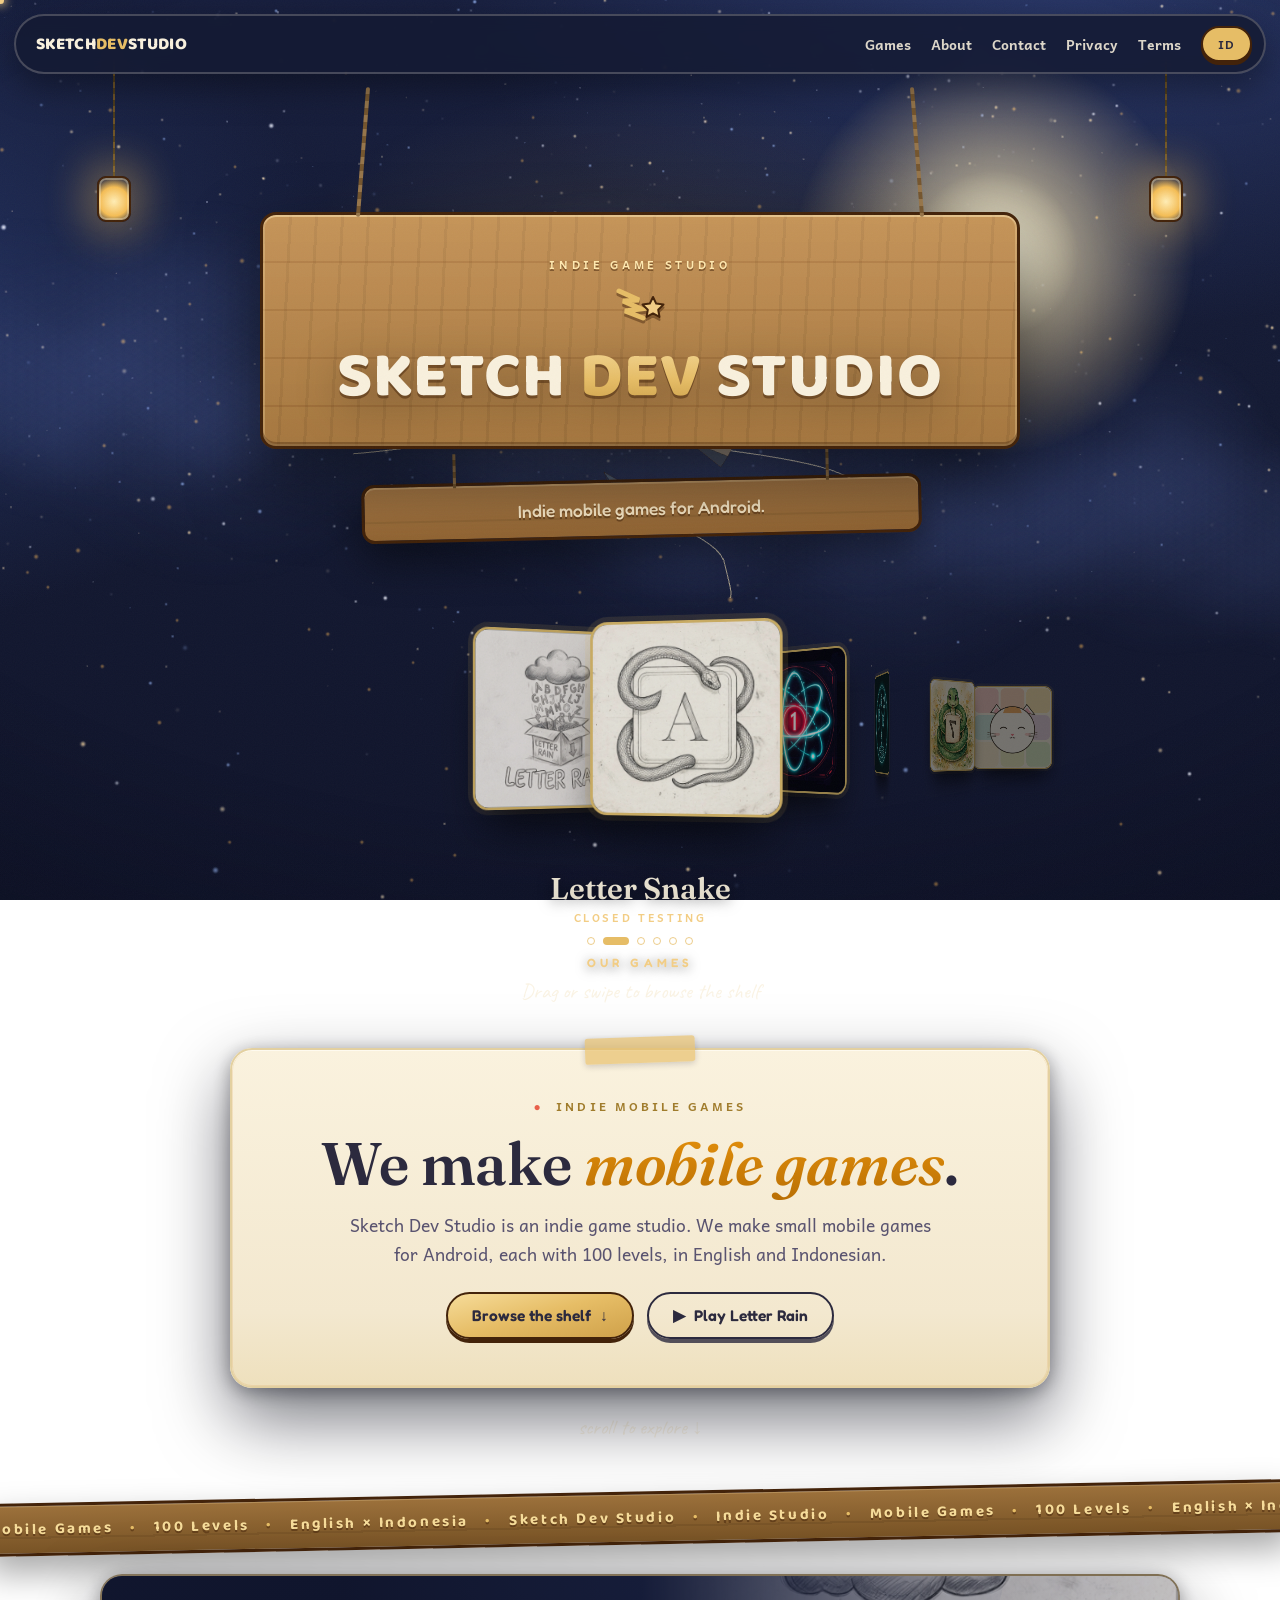
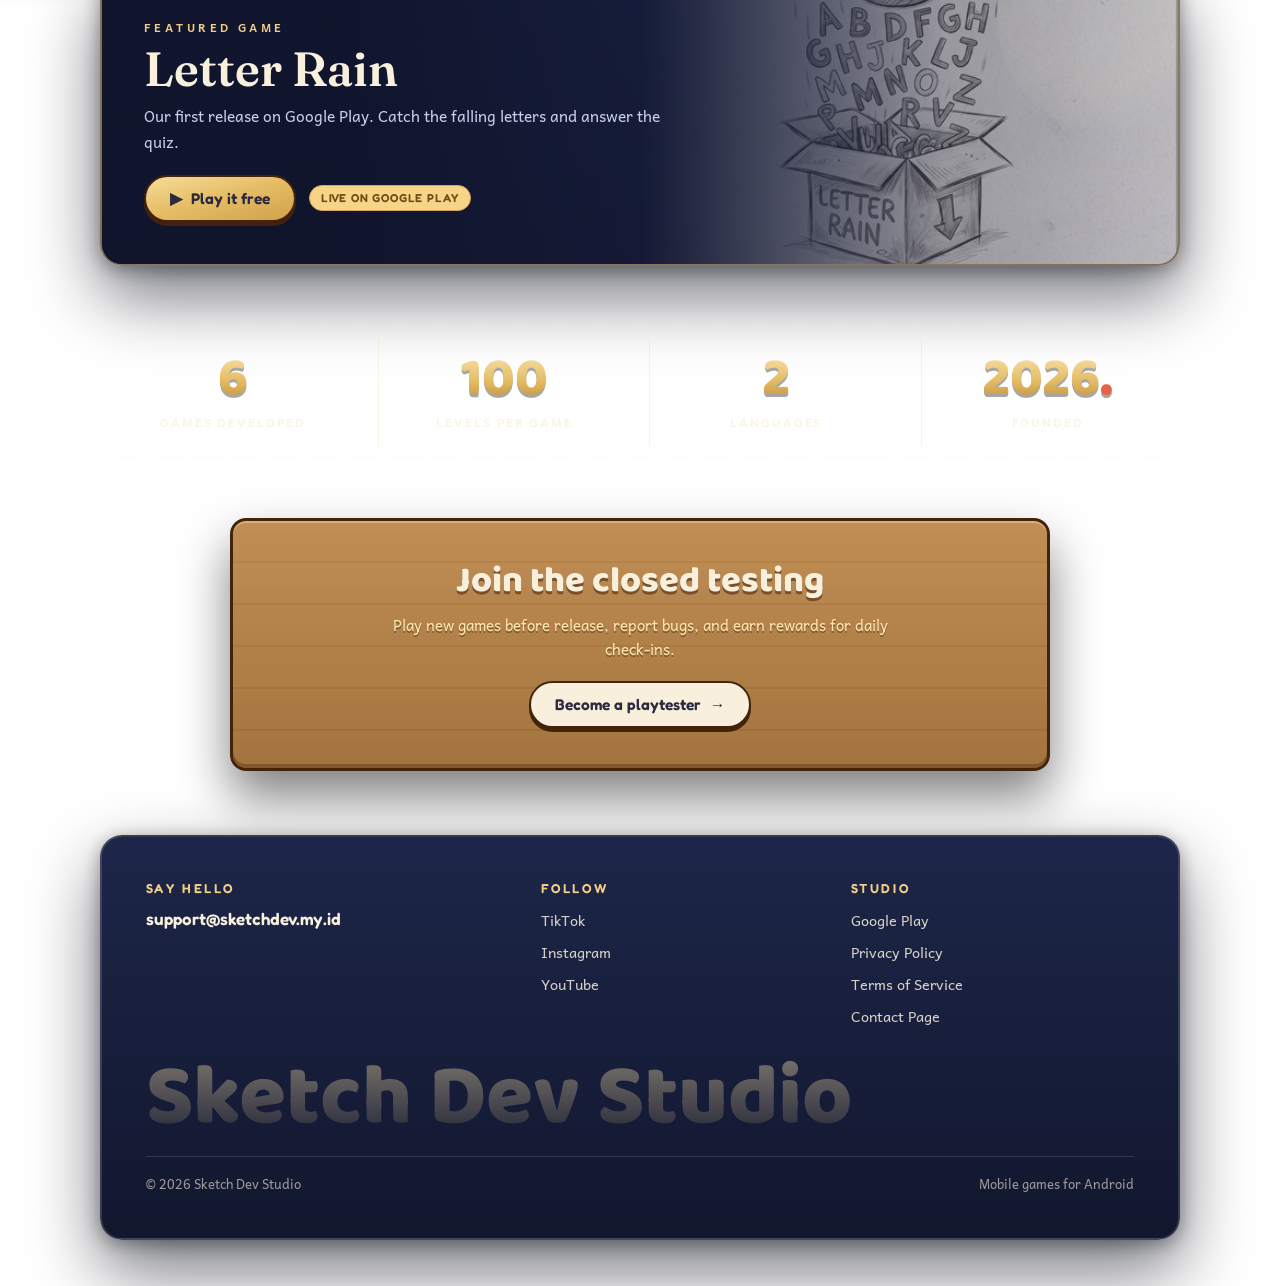
==== commit a33c5759: "Hero: ikon melayang WebGL diganti carousel coverflow album (DOM): bisa diseret/digeser, diklik untuk" ====
--- a/index.html
+++ b/index.html
@@ -10,7 +10,7 @@
 <link rel="preconnect" href="https://fonts.googleapis.com">
 <link rel="preconnect" href="https://fonts.gstatic.com" crossorigin>
 <link href="https://fonts.googleapis.com/css2?family=Andika:ital,wght@0,400;0,700;1,400&family=Baloo+2:wght@600;700;800&family=Caveat:wght@600;700&family=Fredoka:wght@500;600;700&family=Fraunces:ital,opsz,wght@0,9..144,600;0,9..144,700;1,9..144,500;1,9..144,600&display=swap" rel="stylesheet">
-<link rel="stylesheet" href="/assets/site.css?v=9">
+<link rel="stylesheet" href="/assets/site.css?v=10">
 <script type="importmap">
 { "imports": { "three": "/vendor/three.module.min.js" } }
 </script>
@@ -64,10 +64,25 @@
   </div>
 
 
-  <div class="stage3d" aria-hidden="true">
+  <div class="stage3d">
+    <div class="coverflow" id="coverflow" tabindex="0" aria-label="Game showcase">
+      <div class="cf-track" id="cfTrack">
+      <a class="cf-slide" href="https://play.google.com/store/apps/details?id=id.my.sketchdev.letterrain" target="_blank" rel="noopener" data-name="Letter Rain" data-sub-en="Live on Google Play" data-sub-id="Sudah tayang di Google Play"><img src="/images/letter-rain-icon.png" alt="Letter Rain"></a>
+      <a class="cf-slide" href="/games" data-name="Letter Snake" data-sub-en="Closed testing" data-sub-id="Pengujian tertutup"><img src="/images/letter-snake-icon.png" alt="Letter Snake"></a>
+      <a class="cf-slide" href="/games" data-name="Numerik Crisis" data-sub-en="Closed testing" data-sub-id="Pengujian tertutup"><img src="/images/numerik-crisis-icon.png" alt="Numerik Crisis"></a>
+      <a class="cf-slide" href="/games" data-name="Number Rain" data-sub-en="Closed testing" data-sub-id="Pengujian tertutup"><img src="/images/number-rain-icon.png" alt="Number Rain"></a>
+      <a class="cf-slide" href="/games" data-name="Number Snake" data-sub-en="Closed testing" data-sub-id="Pengujian tertutup"><img src="/images/number-snake-icon.png" alt="Number Snake"></a>
+      <a class="cf-slide" href="/games" data-name="Meowdoku" data-sub-en="Closed testing" data-sub-id="Pengujian tertutup"><img src="/images/meowdoku-icon.png" alt="Meowdoku"></a>
+      </div>
+      <div class="cf-ui">
+        <div class="cf-name" id="cfName">Letter Rain</div>
+        <div class="cf-sub" id="cfSub">Live on Google Play</div>
+        <div class="cf-dots" id="cfDots"></div>
+      </div>
+    </div>
     <div class="stage-cap">
       <span class="stage-kick" data-en="Our games" data-id="Game kami">Our games</span>
-      <span class="stage-hint" data-en="Move your cursor and the planes will follow" data-id="Gerakkan kursor dan pesawatnya akan mengikuti">Move your cursor and the planes will follow</span>
+      <span class="stage-hint" data-en="Drag or swipe to browse the shelf" data-id="Seret atau geser untuk melihat koleksinya">Drag or swipe to browse the shelf</span>
     </div>
   </div>
   <div class="panel hero-card">
@@ -168,9 +183,9 @@
     <span class="lang-pills"><button type="button" class="lpill" data-l="en">EN</button><button type="button" class="lpill" data-l="id">ID</button></span>
   </div>
 </div>
-<script src="/assets/site.js?v=7"></script>
+<script src="/assets/site.js?v=8"></script>
 <script type="module">
-import { initWorld } from '/assets/world.js?v=5';
+import { initWorld } from '/assets/world.js?v=6';
 const w = initWorld({ variant: 'home' });
 if (w) window.__worldSetVariant = w.setVariant;
 </script>
--- a/assets/site.css
+++ b/assets/site.css
@@ -336,8 +336,21 @@
   background:rgba(230,189,102,.10)}
 
 /* ---------- PANGGUNG 3D HERO ---------- */
-.stage3d{position:relative;height:54vh;min-height:340px;max-height:560px}
-.stage-cap{position:absolute;left:0;right:0;bottom:6px;text-align:center;pointer-events:none}
+.stage3d{position:relative}
+.coverflow{position:relative;height:clamp(308px,46vh,442px);outline:none;z-index:3;overflow:hidden}
+.cf-track{position:absolute;inset:0;perspective:1150px;transform-style:preserve-3d;touch-action:pan-y;cursor:grab}
+.coverflow.dragging .cf-track{cursor:grabbing}
+.cf-slide{position:absolute;left:50%;top:43%;width:min(218px,54vw,29vh);aspect-ratio:1;border-radius:20px;overflow:hidden;border:3px solid #d9b96a;background:#101736;box-shadow:0 34px 60px -18px rgba(0,0,0,.78),0 0 0 6px rgba(230,189,102,.13);will-change:transform;-webkit-tap-highlight-color:transparent}
+.cf-slide img{width:100%;height:100%;object-fit:cover;display:block;pointer-events:none}
+.cf-slide::after{content:"";position:absolute;inset:0;background:linear-gradient(115deg,rgba(255,255,255,.32) 0%,rgba(255,255,255,0) 42%);opacity:0;transition:opacity .35s;pointer-events:none}
+.cf-slide.on::after{opacity:.5}
+.cf-ui{position:absolute;left:0;right:0;bottom:8px;text-align:center;pointer-events:none}
+.cf-name{font-family:var(--serif);font-weight:600;font-size:clamp(22px,3.4vw,30px);color:var(--cream);text-shadow:0 2px 14px rgba(0,0,0,.55)}
+.cf-sub{margin-top:2px;font:700 11px 'Andika',sans-serif;letter-spacing:.24em;text-transform:uppercase;color:var(--goldsoft)}
+.cf-dots{margin-top:11px;display:flex;gap:8px;justify-content:center;pointer-events:auto}
+.cf-dot{width:8px;height:8px;border-radius:99px;border:1px solid rgba(230,189,102,.75);background:transparent;padding:0;cursor:pointer;transition:all .3s}
+.cf-dot.on{width:26px;background:#e6bd66}
+.stage-cap{position:static;text-align:center;pointer-events:none;margin-top:2px}
 .stage-kick{display:block;font-family:var(--head);font-weight:600;font-size:12px;
   letter-spacing:.34em;text-transform:uppercase;color:var(--goldsoft);text-shadow:0 2px 12px rgba(0,0,0,.6)}
 .stage-hint{display:block;margin-top:8px;font-family:var(--hand);font-size:21px;color:rgba(248,240,221,.78)}
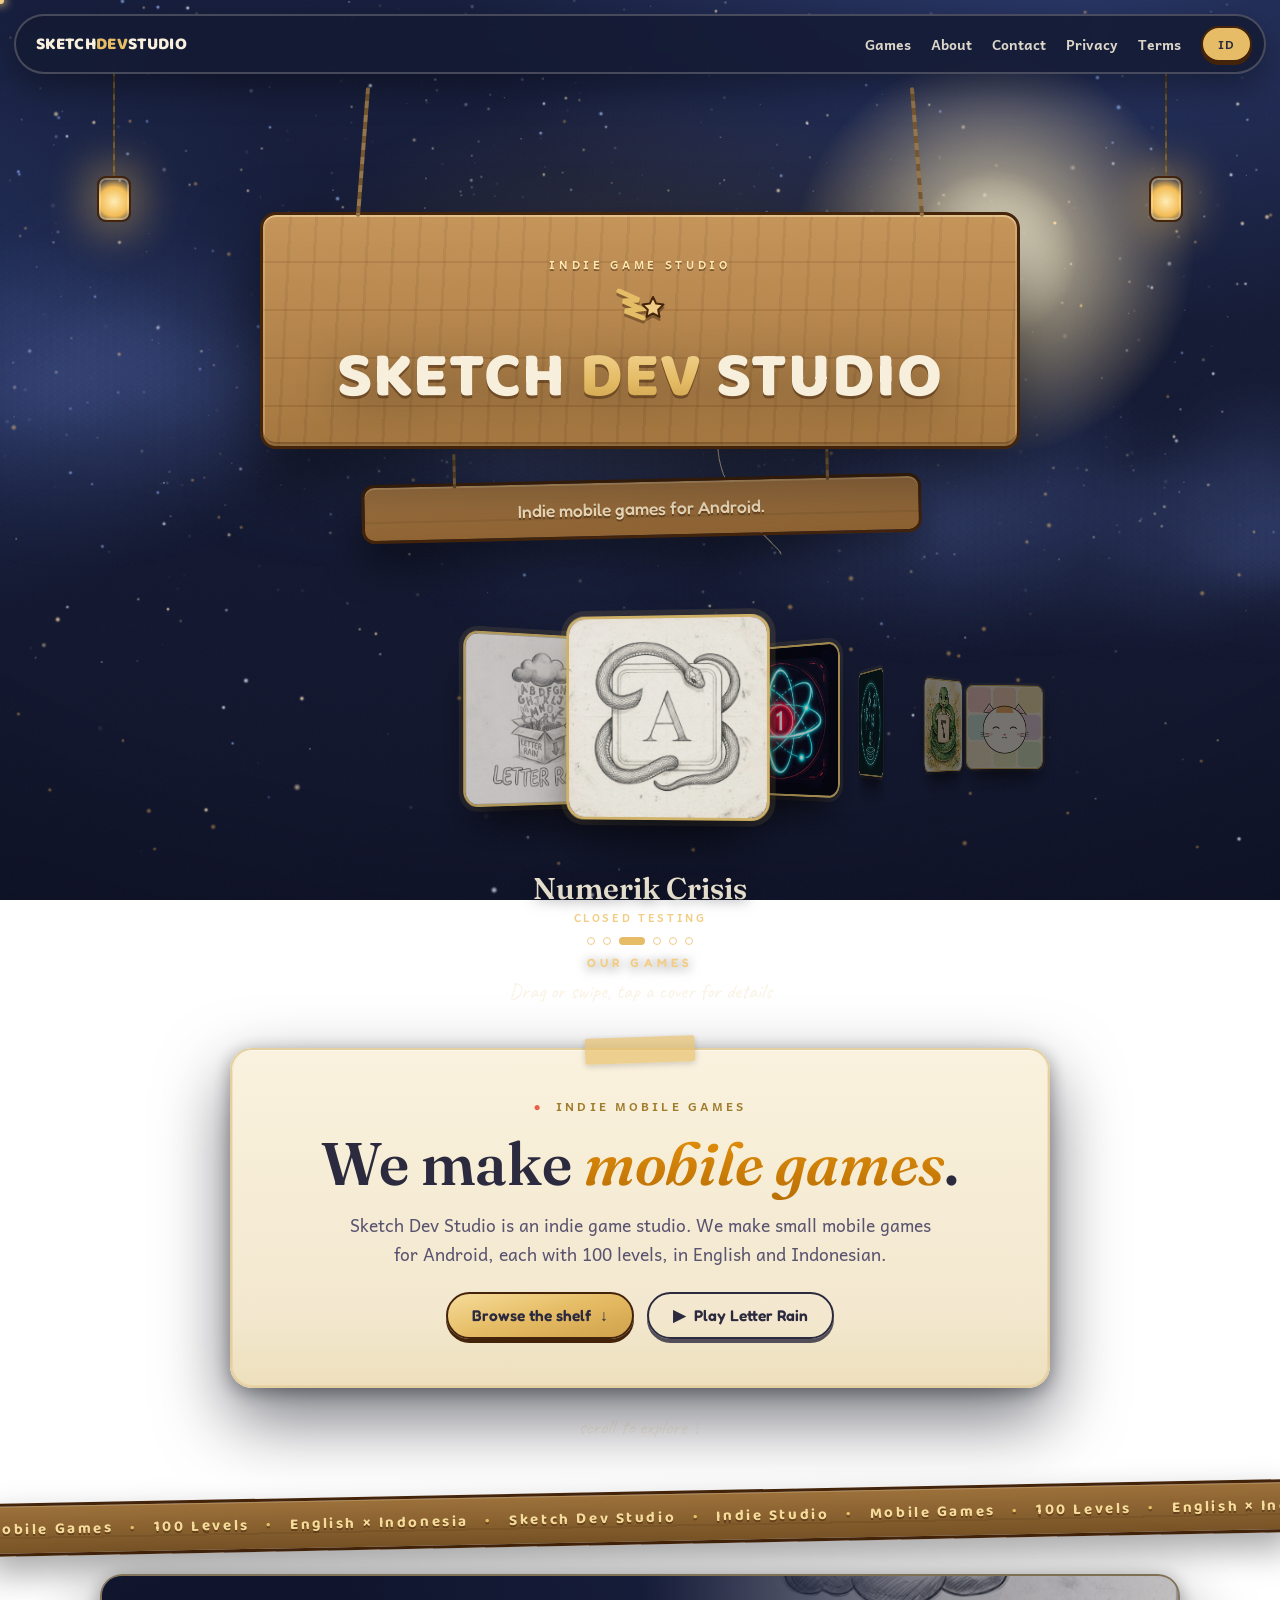
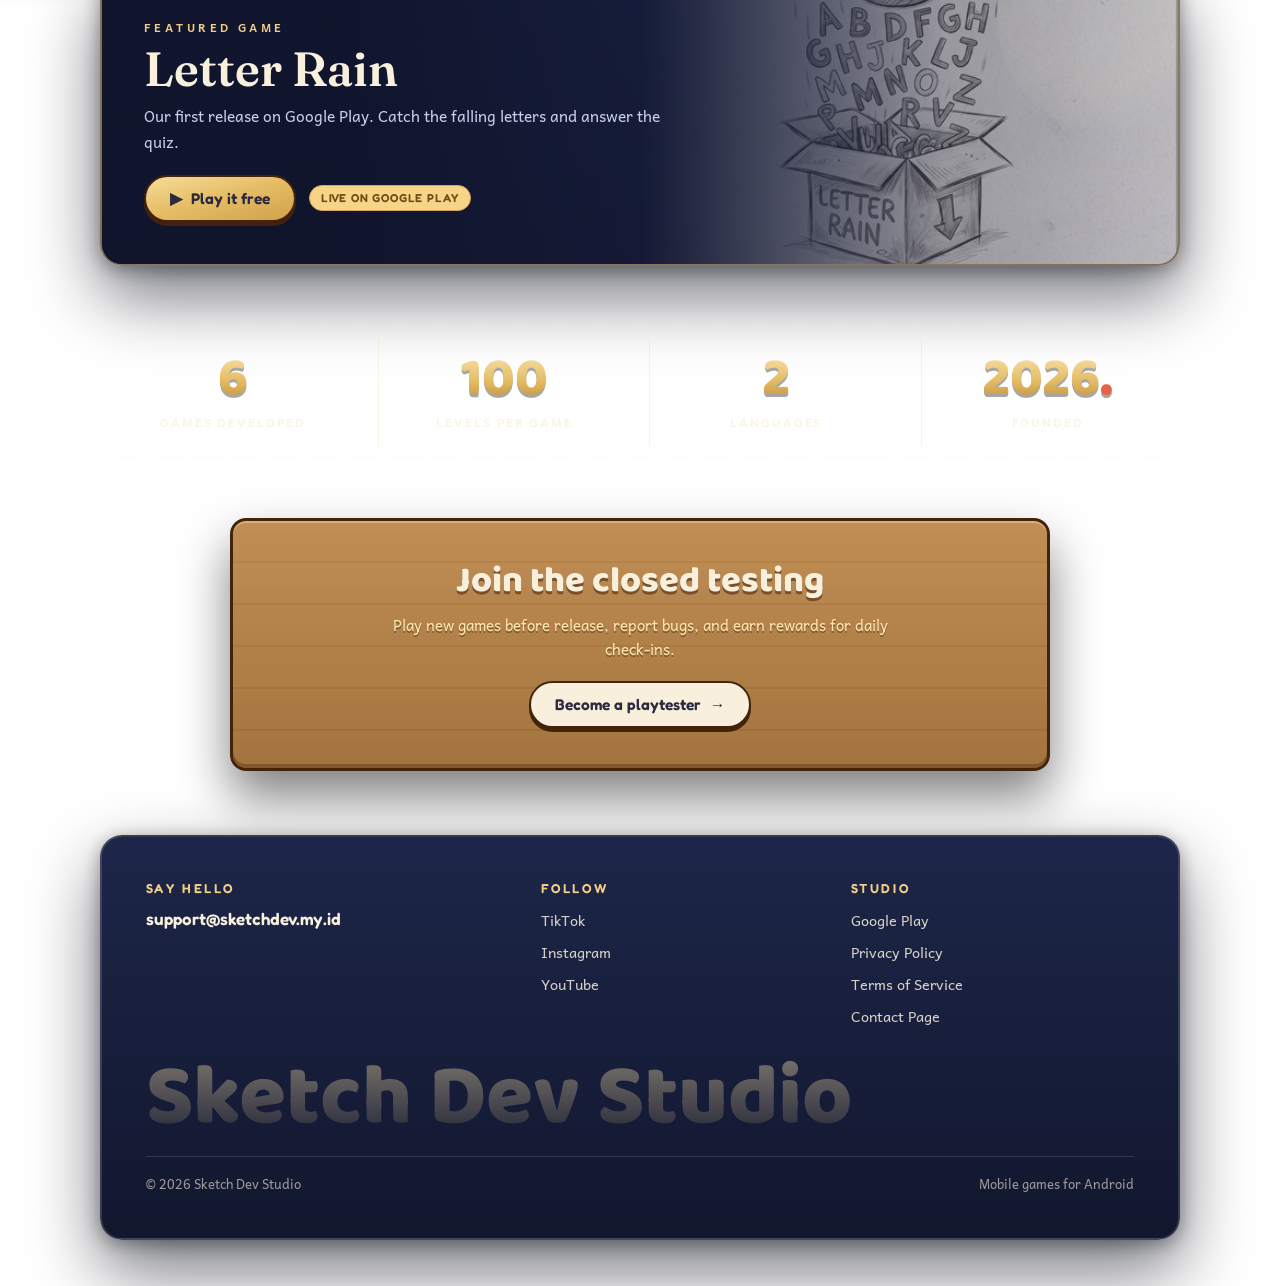
==== commit ab876c74: "Klik sampul coverflow kini membuka panel detail game: lencana status (Live di Play dengan tombol und" ====
--- a/index.html
+++ b/index.html
@@ -10,7 +10,7 @@
 <link rel="preconnect" href="https://fonts.googleapis.com">
 <link rel="preconnect" href="https://fonts.gstatic.com" crossorigin>
 <link href="https://fonts.googleapis.com/css2?family=Andika:ital,wght@0,400;0,700;1,400&family=Baloo+2:wght@600;700;800&family=Caveat:wght@600;700&family=Fredoka:wght@500;600;700&family=Fraunces:ital,opsz,wght@0,9..144,600;0,9..144,700;1,9..144,500;1,9..144,600&display=swap" rel="stylesheet">
-<link rel="stylesheet" href="/assets/site.css?v=10">
+<link rel="stylesheet" href="/assets/site.css?v=11">
 <script type="importmap">
 { "imports": { "three": "/vendor/three.module.min.js" } }
 </script>
@@ -67,12 +67,12 @@
   <div class="stage3d">
     <div class="coverflow" id="coverflow" tabindex="0" aria-label="Game showcase">
       <div class="cf-track" id="cfTrack">
-      <a class="cf-slide" href="https://play.google.com/store/apps/details?id=id.my.sketchdev.letterrain" target="_blank" rel="noopener" data-name="Letter Rain" data-sub-en="Live on Google Play" data-sub-id="Sudah tayang di Google Play"><img src="/images/letter-rain-icon.png" alt="Letter Rain"></a>
-      <a class="cf-slide" href="/games" data-name="Letter Snake" data-sub-en="Closed testing" data-sub-id="Pengujian tertutup"><img src="/images/letter-snake-icon.png" alt="Letter Snake"></a>
-      <a class="cf-slide" href="/games" data-name="Numerik Crisis" data-sub-en="Closed testing" data-sub-id="Pengujian tertutup"><img src="/images/numerik-crisis-icon.png" alt="Numerik Crisis"></a>
-      <a class="cf-slide" href="/games" data-name="Number Rain" data-sub-en="Closed testing" data-sub-id="Pengujian tertutup"><img src="/images/number-rain-icon.png" alt="Number Rain"></a>
-      <a class="cf-slide" href="/games" data-name="Number Snake" data-sub-en="Closed testing" data-sub-id="Pengujian tertutup"><img src="/images/number-snake-icon.png" alt="Number Snake"></a>
-      <a class="cf-slide" href="/games" data-name="Meowdoku" data-sub-en="Closed testing" data-sub-id="Pengujian tertutup"><img src="/images/meowdoku-icon.png" alt="Meowdoku"></a>
+      <a class="cf-slide" href="https://play.google.com/store/apps/details?id=id.my.sketchdev.letterrain" target="_blank" rel="noopener" data-name="Letter Rain" data-sub-en="Live on Google Play" data-sub-id="Sudah tayang di Google Play" data-desc-en="Catch falling letters to answer quizzes. 100 levels in 2 languages (Indonesian &amp; English)." data-desc-id="Tangkap huruf yang jatuh untuk menjawab kuis. 100 level dalam 2 bahasa (Indonesia &amp; Inggris)." data-play="https://play.google.com/store/apps/details?id=id.my.sketchdev.letterrain"><img src="/images/letter-rain-icon.png" alt="Letter Rain"></a>
+      <a class="cf-slide" href="/games" data-name="Letter Snake" data-sub-en="Closed testing" data-sub-id="Pengujian tertutup" data-desc-en="Guide the snake to eat letters and spell the quiz answers. 100 levels in 2 languages (Indonesian &amp; English)." data-desc-id="Arahkan ular memakan huruf untuk mengeja jawaban kuis. 100 level dalam 2 bahasa (Indonesia &amp; Inggris)."><img src="/images/letter-snake-icon.png" alt="Letter Snake"></a>
+      <a class="cf-slide" href="/games" data-name="Numerik Crisis" data-sub-en="Closed testing" data-sub-id="Pengujian tertutup" data-desc-en="Trigger chain reactions of numbers before time runs out. A fast math puzzle with 100 levels in 2 languages (Indonesian &amp; English)." data-desc-id="Picu reaksi berantai angka sebelum waktu habis. Puzzle matematika cepat dengan 100 level dalam 2 bahasa (Indonesia &amp; Inggris)."><img src="/images/numerik-crisis-icon.png" alt="Numerik Crisis"></a>
+      <a class="cf-slide" href="/games" data-name="Number Rain" data-sub-en="Closed testing" data-sub-id="Pengujian tertutup" data-desc-en="Catch falling numbers and pair them with the operator to hit every target. 100 levels in 2 languages (Indonesian &amp; English)." data-desc-id="Tangkap angka yang jatuh dan pasangkan dengan operator untuk mencapai semua target. 100 level dalam 2 bahasa (Indonesia &amp; Inggris)."><img src="/images/number-rain-icon.png" alt="Number Rain"></a>
+      <a class="cf-slide" href="/games" data-name="Number Snake" data-sub-en="Closed testing" data-sub-id="Pengujian tertutup" data-desc-en="Guide Kenxia the snake to munch numbers and reach every math target. 100 levels in 2 languages (Indonesian &amp; English)." data-desc-id="Arahkan Kenxia si ular memakan angka untuk mencapai target hitungan. 100 level dalam 2 bahasa (Indonesia &amp; Inggris)."><img src="/images/number-snake-icon.png" alt="Number Snake"></a>
+      <a class="cf-slide" href="/games" data-name="Meowdoku" data-sub-en="Closed testing" data-sub-id="Pengujian tertutup" data-desc-en="A cozy cat logic puzzle: place one cat in every row, column, and color region. 100 levels in 2 languages (Indonesian &amp; English)." data-desc-id="Teka-teki logika kucing yang nyaman: tempatkan satu kucing di setiap baris, kolom, dan wilayah warna. 100 level dalam 2 bahasa (Indonesia &amp; Inggris)."><img src="/images/meowdoku-icon.png" alt="Meowdoku"></a>
       </div>
       <div class="cf-ui">
         <div class="cf-name" id="cfName">Letter Rain</div>
@@ -82,9 +82,23 @@
     </div>
     <div class="stage-cap">
       <span class="stage-kick" data-en="Our games" data-id="Game kami">Our games</span>
-      <span class="stage-hint" data-en="Drag or swipe to browse the shelf" data-id="Seret atau geser untuk melihat koleksinya">Drag or swipe to browse the shelf</span>
-    </div>
-  </div>
+      <span class="stage-hint" data-en="Drag or swipe, tap a cover for details" data-id="Seret atau geser, ketuk sampul untuk detail">Drag or swipe, tap a cover for details</span>
+    </div>
+  </div>
+  <div class="gdetail" id="gdetail" aria-hidden="true">
+  <div class="gd-backdrop" id="gdBackdrop"></div>
+  <div class="gd-card" role="dialog" aria-modal="true" aria-labelledby="gdName">
+    <button type="button" class="gd-close" id="gdClose" aria-label="Close"><svg viewBox="0 0 24 24"><path d="M5 5l14 14M19 5L5 19"/></svg></button>
+    <div class="gd-media"><img id="gdImg" src="" alt=""></div>
+    <div class="gd-info">
+      <span class="gd-badge gd-rise" id="gdBadge"></span>
+      <h3 class="gd-rise" id="gdName"></h3>
+      <p class="gd-desc gd-rise" id="gdDesc"></p>
+      <div class="gd-meta gd-rise" id="gdMeta"></div>
+      <div class="gd-actions gd-rise" id="gdActions"></div>
+    </div>
+  </div>
+</div>
   <div class="panel hero-card">
     <div class="tape"></div>
     <div class="hero-kicker"><b>●</b>&nbsp; <span data-en="Indie mobile games" data-id="Game mobile indie">Indie mobile games</span></div>
@@ -183,7 +197,7 @@
     <span class="lang-pills"><button type="button" class="lpill" data-l="en">EN</button><button type="button" class="lpill" data-l="id">ID</button></span>
   </div>
 </div>
-<script src="/assets/site.js?v=8"></script>
+<script src="/assets/site.js?v=9"></script>
 <script type="module">
 import { initWorld } from '/assets/world.js?v=6';
 const w = initWorld({ variant: 'home' });
--- a/assets/site.css
+++ b/assets/site.css
@@ -337,7 +337,8 @@
 
 /* ---------- PANGGUNG 3D HERO ---------- */
 .stage3d{position:relative}
-.coverflow{position:relative;height:clamp(308px,46vh,442px);outline:none;z-index:3;overflow:hidden}
+.coverflow{position:relative;height:clamp(308px,46vh,442px);outline:none;z-index:3;overflow:hidden;transition:filter .6s ease,transform .6s ease}
+body.gd-open .coverflow{filter:brightness(.6) blur(2px);transform:scale(.985)}
 .cf-track{position:absolute;inset:0;perspective:1150px;transform-style:preserve-3d;touch-action:pan-y;cursor:grab}
 .coverflow.dragging .cf-track{cursor:grabbing}
 .cf-slide{position:absolute;left:50%;top:43%;width:min(218px,54vw,29vh);aspect-ratio:1;border-radius:20px;overflow:hidden;border:3px solid #d9b96a;background:#101736;box-shadow:0 34px 60px -18px rgba(0,0,0,.78),0 0 0 6px rgba(230,189,102,.13);will-change:transform;-webkit-tap-highlight-color:transparent}
@@ -350,6 +351,46 @@
 .cf-dots{margin-top:11px;display:flex;gap:8px;justify-content:center;pointer-events:auto}
 .cf-dot{width:8px;height:8px;border-radius:99px;border:1px solid rgba(230,189,102,.75);background:transparent;padding:0;cursor:pointer;transition:all .3s}
 .cf-dot.on{width:26px;background:#e6bd66}
+.gdetail{position:fixed;inset:0;z-index:90;display:none}
+.gdetail.show{display:block}
+.gd-backdrop{position:absolute;inset:0;background:rgba(7,9,22,.62);opacity:0;transition:opacity .5s ease}
+.gdetail.in .gd-backdrop{opacity:1}
+.gdetail.bye .gd-backdrop{opacity:0}
+.gd-card{position:absolute;left:50%;top:50%;width:min(860px,calc(100vw - 30px));max-height:calc(100dvh - 36px);overflow:auto;display:grid;grid-template-columns:290px 1fr;background:linear-gradient(155deg,#202a52,#141a33 62%);border:1px solid rgba(230,189,102,.55);border-radius:26px;box-shadow:0 50px 110px -30px rgba(0,0,0,.85),0 0 0 8px rgba(230,189,102,.07);opacity:0;transform:translate(-50%,-44%) scale(.9) rotateX(7deg);transform-origin:50% 62%;transition:opacity .55s ease,transform .68s cubic-bezier(.19,1,.22,1)}
+.gdetail.in .gd-card{opacity:1;transform:translate(-50%,-50%) scale(1) rotateX(0deg)}
+.gdetail.bye .gd-card{opacity:0;transform:translate(-50%,-47%) scale(.95);transition:opacity .34s ease,transform .38s cubic-bezier(.5,0,.75,0)}
+.gd-card::before{content:"";position:absolute;inset:0;background:linear-gradient(105deg,transparent 30%,rgba(255,236,190,.13) 48%,transparent 62%);transform:translateX(-130%);pointer-events:none;z-index:4}
+.gdetail.in .gd-card::before{transform:translateX(130%);transition:transform 1.1s ease .18s}
+.gd-media{position:relative;overflow:hidden}
+.gd-media img{position:absolute;inset:0;width:100%;height:100%;object-fit:cover;transform:scale(1.14);transition:transform 1s cubic-bezier(.19,1,.22,1)}
+.gdetail.in .gd-media img{transform:scale(1)}
+.gd-info{padding:clamp(22px,3.4vw,38px);display:flex;flex-direction:column;align-items:flex-start;justify-content:center}
+.gd-badge{display:inline-flex;align-items:center;gap:8px;padding:7px 13px;border-radius:999px;font:700 11px 'Andika',sans-serif;letter-spacing:.18em;text-transform:uppercase}
+.gd-badge::before{content:"";width:8px;height:8px;border-radius:99px;background:currentColor}
+.gd-badge.live{background:rgba(61,255,160,.13);color:#7dffc4;border:1px solid rgba(61,255,160,.45)}
+.gd-badge.live::before{animation:gdpulse 1.8s infinite}
+.gd-badge.test{background:rgba(230,189,102,.12);color:#e9c979;border:1px solid rgba(230,189,102,.45)}
+@keyframes gdpulse{0%{box-shadow:0 0 0 0 rgba(61,255,160,.5)}70%{box-shadow:0 0 0 7px rgba(61,255,160,0)}100%{box-shadow:0 0 0 0 rgba(61,255,160,0)}}
+.gd-info h3{font-family:var(--serif);font-weight:600;font-size:clamp(30px,4.6vw,44px);color:var(--cream);margin-top:14px;line-height:1.05}
+.gd-desc{margin-top:12px;color:#c9cdea;font-size:15.5px;line-height:1.65}
+.gd-meta{display:flex;gap:8px;flex-wrap:wrap;margin-top:18px}
+.gd-chip{padding:6px 12px;border:1px solid rgba(230,189,102,.4);border-radius:999px;font:700 11.5px 'Andika',sans-serif;letter-spacing:.08em;color:#e9d9ae}
+.gd-actions{display:flex;gap:12px;flex-wrap:wrap;margin-top:24px}
+.gd-actions .btn.ghost{color:var(--cream);border-color:rgba(248,240,221,.45);background:rgba(248,240,221,.06);box-shadow:none}
+.gd-close{position:absolute;top:14px;right:14px;z-index:5;width:40px;height:40px;border-radius:99px;border:1px solid rgba(230,189,102,.5);background:rgba(13,17,38,.72);color:var(--cream);cursor:pointer;display:flex;align-items:center;justify-content:center;transition:transform .35s,background .35s}
+.gd-close:hover{transform:rotate(90deg);background:rgba(230,189,102,.25)}
+.gd-close svg{width:17px;height:17px;fill:none;stroke:currentColor;stroke-width:2.2;stroke-linecap:round}
+.gd-rise{opacity:0;transform:translateY(16px);transition:opacity .55s ease,transform .65s cubic-bezier(.19,1,.22,1)}
+.gdetail.in .gd-rise{opacity:1;transform:none}
+.gdetail.in .gd-info .gd-rise:nth-child(1){transition-delay:.14s}
+.gdetail.in .gd-info .gd-rise:nth-child(2){transition-delay:.2s}
+.gdetail.in .gd-info .gd-rise:nth-child(3){transition-delay:.26s}
+.gdetail.in .gd-info .gd-rise:nth-child(4){transition-delay:.34s}
+.gdetail.in .gd-info .gd-rise:nth-child(5){transition-delay:.42s}
+.gdetail.bye .gd-rise{opacity:0;transition-delay:0s}
+@media(max-width:720px){.gd-card{grid-template-columns:1fr}.gd-media{height:180px;flex:none}}
+@media (prefers-reduced-motion:reduce){.gd-card,.gd-media img,.gd-rise,.gd-backdrop{transition-duration:.01s!important}}
+
 .stage-cap{position:static;text-align:center;pointer-events:none;margin-top:2px}
 .stage-kick{display:block;font-family:var(--head);font-weight:600;font-size:12px;
   letter-spacing:.34em;text-transform:uppercase;color:var(--goldsoft);text-shadow:0 2px 12px rgba(0,0,0,.6)}
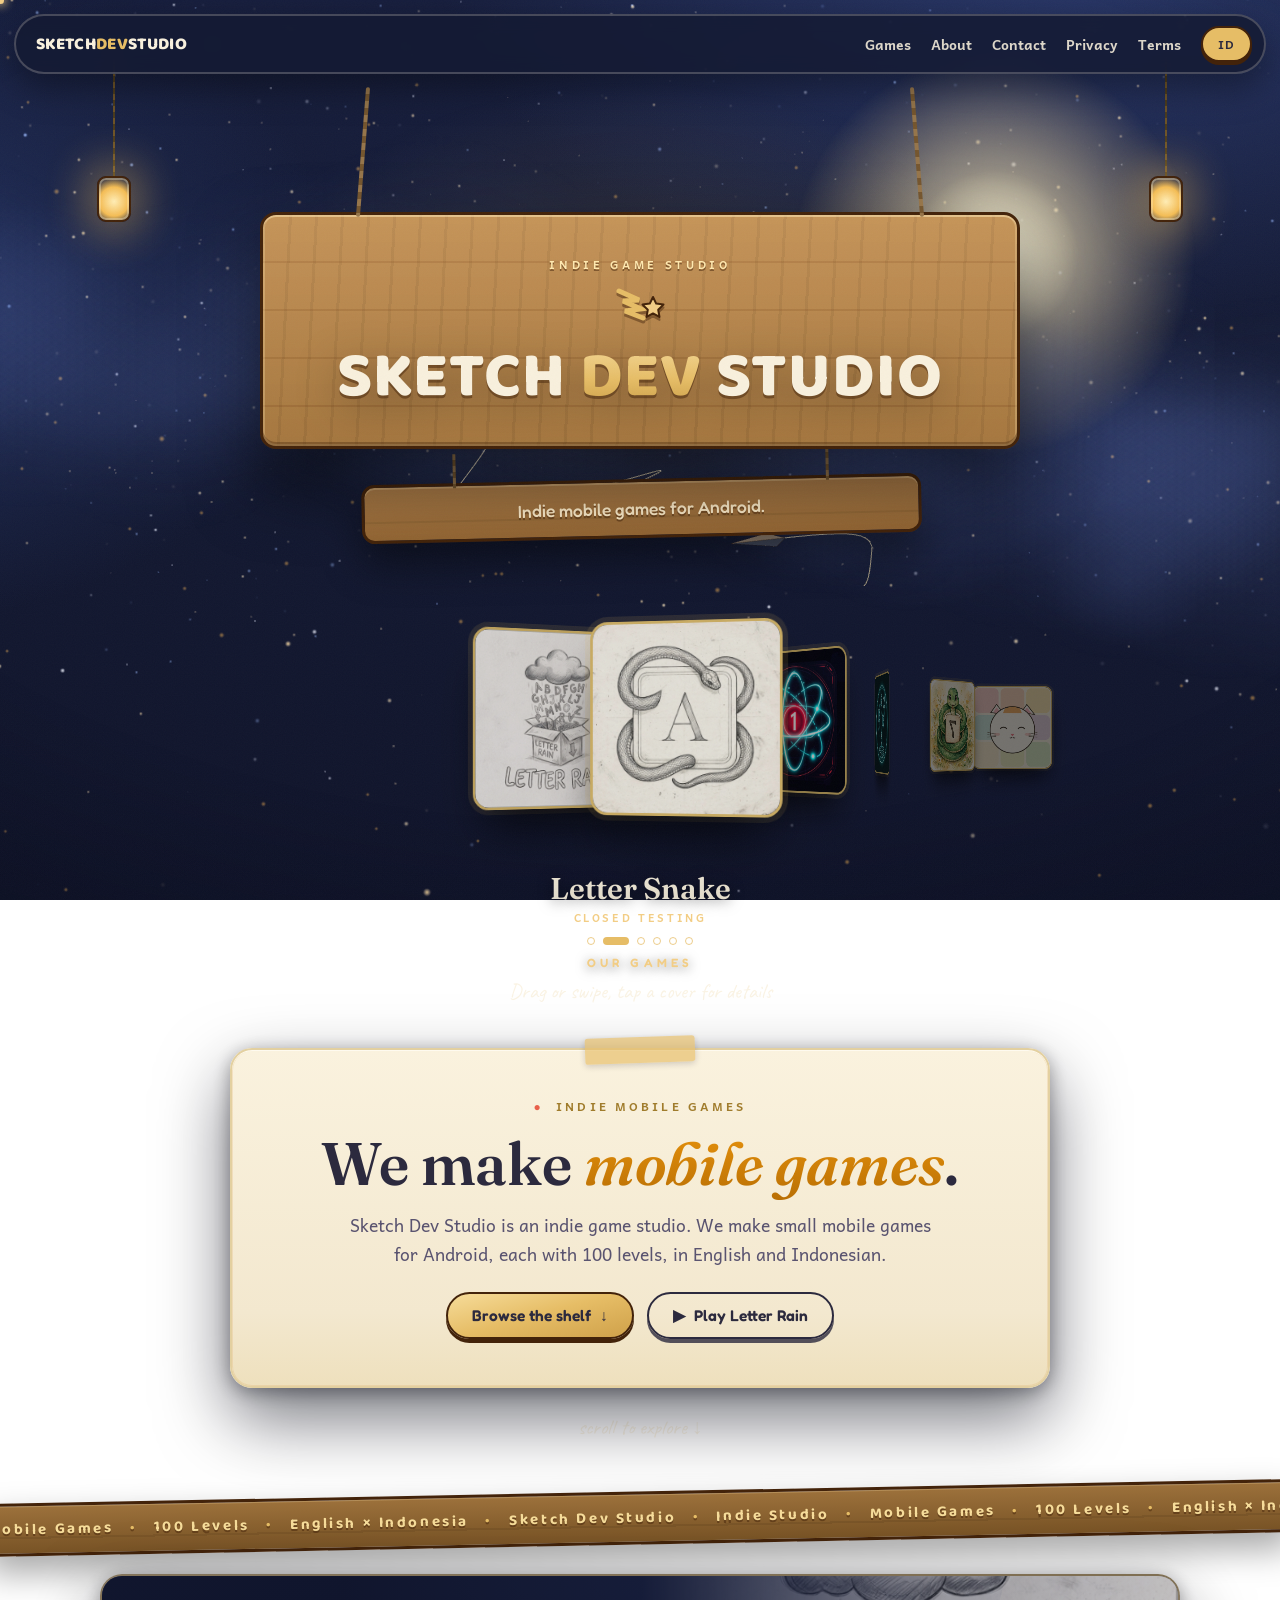
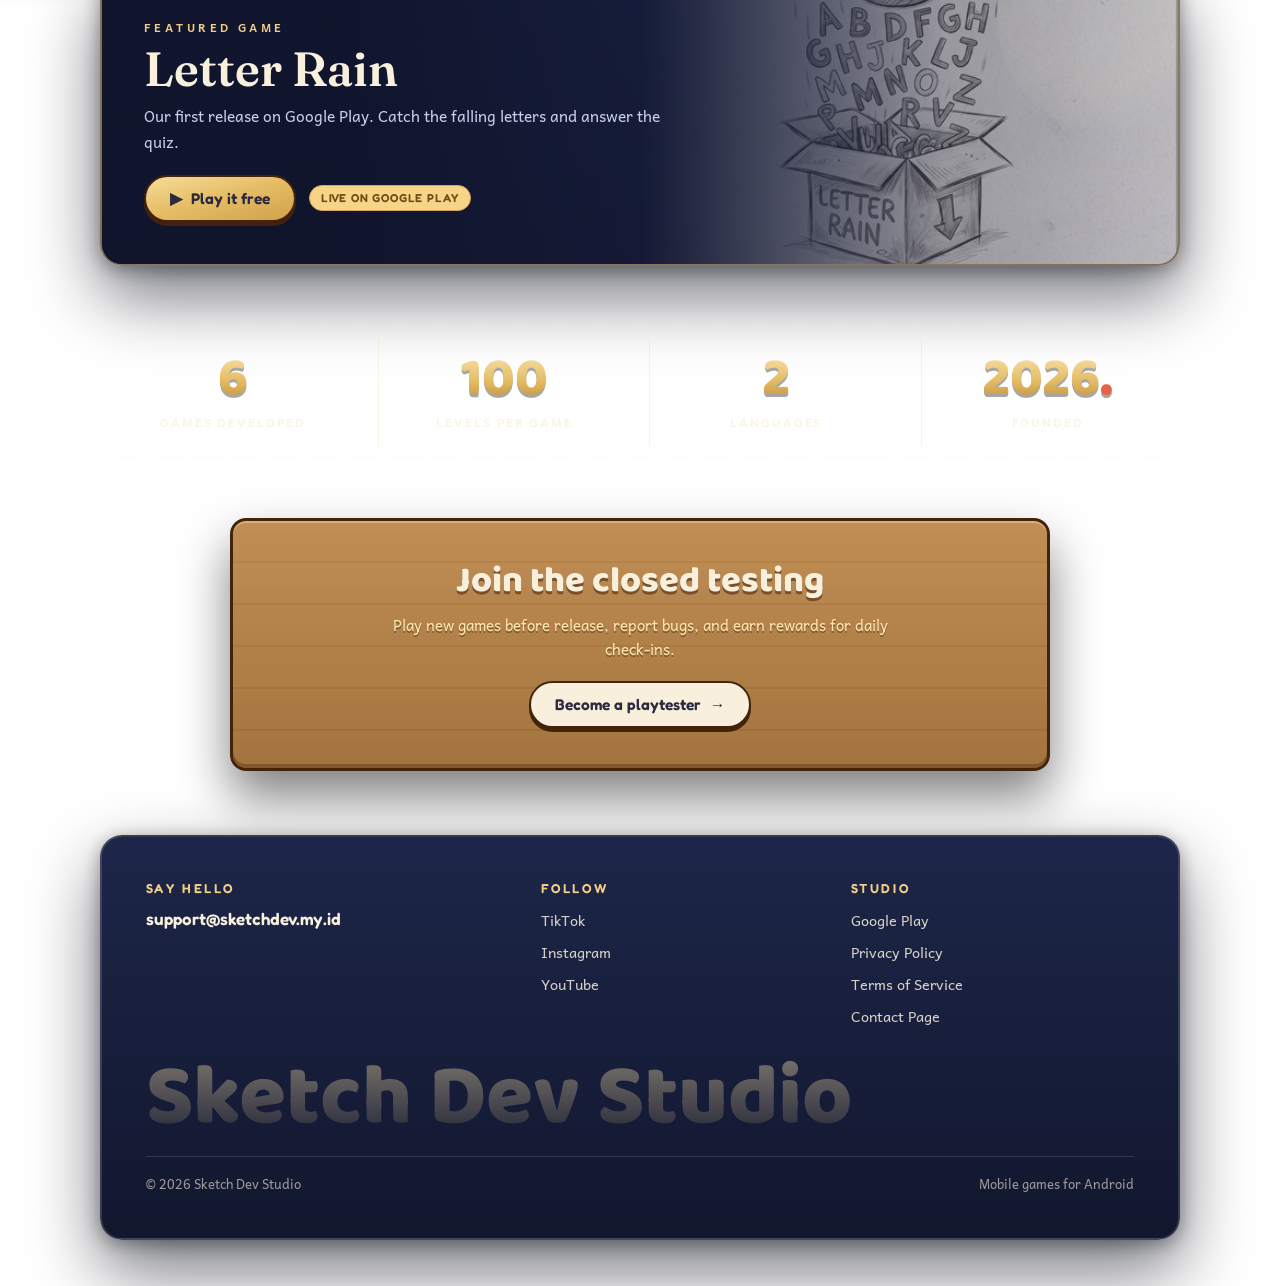
==== commit b576c6d8: "Perbaiki scrollbar menyamping di panel detail: konten kini di dalam area gulir tersendiri, sisi samp" ====
--- a/index.html
+++ b/index.html
@@ -10,7 +10,7 @@
 <link rel="preconnect" href="https://fonts.googleapis.com">
 <link rel="preconnect" href="https://fonts.gstatic.com" crossorigin>
 <link href="https://fonts.googleapis.com/css2?family=Andika:ital,wght@0,400;0,700;1,400&family=Baloo+2:wght@600;700;800&family=Caveat:wght@600;700&family=Fredoka:wght@500;600;700&family=Fraunces:ital,opsz,wght@0,9..144,600;0,9..144,700;1,9..144,500;1,9..144,600&display=swap" rel="stylesheet">
-<link rel="stylesheet" href="/assets/site.css?v=11">
+<link rel="stylesheet" href="/assets/site.css?v=12">
 <script type="importmap">
 { "imports": { "three": "/vendor/three.module.min.js" } }
 </script>
@@ -89,6 +89,7 @@
   <div class="gd-backdrop" id="gdBackdrop"></div>
   <div class="gd-card" role="dialog" aria-modal="true" aria-labelledby="gdName">
     <button type="button" class="gd-close" id="gdClose" aria-label="Close"><svg viewBox="0 0 24 24"><path d="M5 5l14 14M19 5L5 19"/></svg></button>
+    <div class="gd-scroll">
     <div class="gd-media"><img id="gdImg" src="" alt=""></div>
     <div class="gd-info">
       <span class="gd-badge gd-rise" id="gdBadge"></span>
@@ -97,6 +98,7 @@
       <div class="gd-meta gd-rise" id="gdMeta"></div>
       <div class="gd-actions gd-rise" id="gdActions"></div>
     </div>
+  </div>
   </div>
 </div>
   <div class="panel hero-card">
--- a/assets/site.css
+++ b/assets/site.css
@@ -356,11 +356,16 @@
 .gd-backdrop{position:absolute;inset:0;background:rgba(7,9,22,.62);opacity:0;transition:opacity .5s ease}
 .gdetail.in .gd-backdrop{opacity:1}
 .gdetail.bye .gd-backdrop{opacity:0}
-.gd-card{position:absolute;left:50%;top:50%;width:min(860px,calc(100vw - 30px));max-height:calc(100dvh - 36px);overflow:auto;display:grid;grid-template-columns:290px 1fr;background:linear-gradient(155deg,#202a52,#141a33 62%);border:1px solid rgba(230,189,102,.55);border-radius:26px;box-shadow:0 50px 110px -30px rgba(0,0,0,.85),0 0 0 8px rgba(230,189,102,.07);opacity:0;transform:translate(-50%,-44%) scale(.9) rotateX(7deg);transform-origin:50% 62%;transition:opacity .55s ease,transform .68s cubic-bezier(.19,1,.22,1)}
+.gd-card{position:absolute;left:50%;top:50%;width:min(860px,calc(100vw - 30px));overflow:hidden;background:linear-gradient(155deg,#202a52,#141a33 62%);border:1px solid rgba(230,189,102,.55);border-radius:26px;box-shadow:0 50px 110px -30px rgba(0,0,0,.85),0 0 0 8px rgba(230,189,102,.07);opacity:0;transform:translate(-50%,-44%) scale(.9) rotateX(7deg);transform-origin:50% 62%;transition:opacity .55s ease,transform .68s cubic-bezier(.19,1,.22,1)}
 .gdetail.in .gd-card{opacity:1;transform:translate(-50%,-50%) scale(1) rotateX(0deg)}
 .gdetail.bye .gd-card{opacity:0;transform:translate(-50%,-47%) scale(.95);transition:opacity .34s ease,transform .38s cubic-bezier(.5,0,.75,0)}
 .gd-card::before{content:"";position:absolute;inset:0;background:linear-gradient(105deg,transparent 30%,rgba(255,236,190,.13) 48%,transparent 62%);transform:translateX(-130%);pointer-events:none;z-index:4}
 .gdetail.in .gd-card::before{transform:translateX(130%);transition:transform 1.1s ease .18s}
+
+.gd-scroll{display:grid;grid-template-columns:290px 1fr;max-height:calc(100dvh - 36px);overflow-y:auto;overflow-x:hidden;overscroll-behavior:contain;scrollbar-width:thin;scrollbar-color:rgba(230,189,102,.55) transparent}
+.gd-scroll::-webkit-scrollbar{width:5px}
+.gd-scroll::-webkit-scrollbar-thumb{background:rgba(230,189,102,.5);border-radius:99px}
+.gd-scroll::-webkit-scrollbar-track{background:transparent}
 .gd-media{position:relative;overflow:hidden}
 .gd-media img{position:absolute;inset:0;width:100%;height:100%;object-fit:cover;transform:scale(1.14);transition:transform 1s cubic-bezier(.19,1,.22,1)}
 .gdetail.in .gd-media img{transform:scale(1)}
@@ -388,7 +393,7 @@
 .gdetail.in .gd-info .gd-rise:nth-child(4){transition-delay:.34s}
 .gdetail.in .gd-info .gd-rise:nth-child(5){transition-delay:.42s}
 .gdetail.bye .gd-rise{opacity:0;transition-delay:0s}
-@media(max-width:720px){.gd-card{grid-template-columns:1fr}.gd-media{height:180px;flex:none}}
+@media(max-width:720px){.gd-scroll{grid-template-columns:1fr}.gd-media{height:180px;flex:none}}
 @media (prefers-reduced-motion:reduce){.gd-card,.gd-media img,.gd-rise,.gd-backdrop{transition-duration:.01s!important}}
 
 .stage-cap{position:static;text-align:center;pointer-events:none;margin-top:2px}
